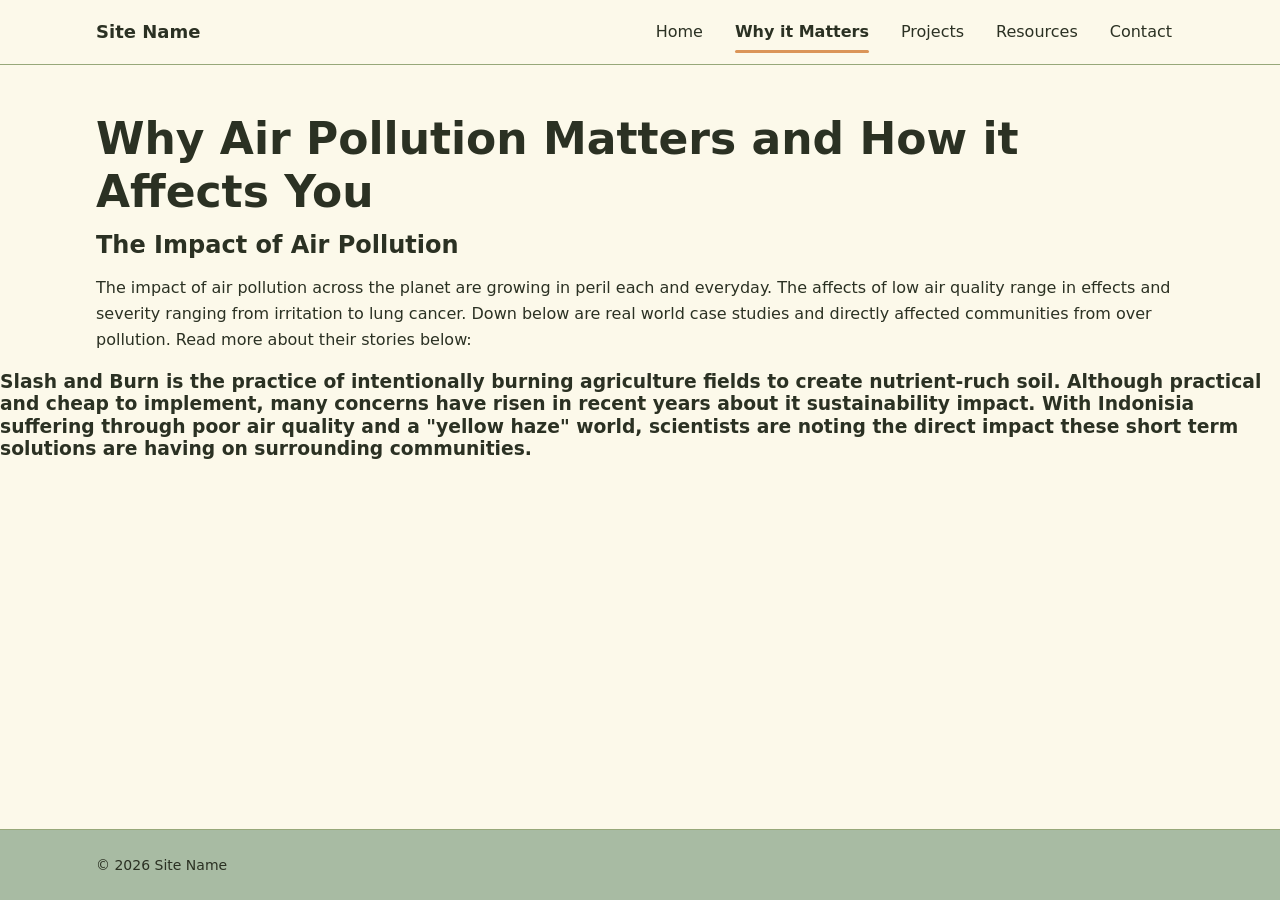
==== about.html @ e58efd34 "Added in some information and title to website for my page." ====
<!DOCTYPE html>
<html lang="en">
<head>
  <meta charset="UTF-8">
  <meta name="viewport" content="width=device-width, initial-scale=1">
  <meta name="description" content="">
  <title>Why it Matters | Site Name</title>
  <link rel="stylesheet" href="css/styles.css">
  <script>document.documentElement.classList.add("js");</script>
  <script src="js/main.js" defer></script>
</head>
<body>
  <a class="skip-link" href="#main">Skip to content</a>

  <header class="site-header">
    <div class="container">
      <a class="site-logo" href="index.html">Site Name</a>

      <button class="nav-toggle" type="button" aria-controls="site-nav" aria-expanded="false" aria-label="Open menu">
        <span class="nav-toggle-bar"></span>
        <span class="nav-toggle-bar"></span>
        <span class="nav-toggle-bar"></span>
      </button>

      <nav class="site-nav" id="site-nav" aria-label="Main">
        <ul class="nav-list">
          <li><a href="index.html">Home</a></li>
          <li><a href="about.html" aria-current="page">Why it Matters</a></li>
          <li><a href="projects.html">Projects</a></li>
          <li><a href="resources.html">Resources</a></li>
          <li><a href="contact.html">Contact</a></li>
        </ul>
      </nav>
    </div>
  </header>
  <div class="nav-overlay" aria-hidden="true"></div>

  <main id="main">
    <div class="container">
      <h1 data-reveal>Why Air Pollution Matters and How it Affects You</h1>
    </div>

    <div class="container">
      <h2> The Impact of Air Pollution </h2>
      <p> The impact of air pollution across the planet are growing in peril each and everyday. 
          The affects of low air quality range in effects and severity ranging from irritation to lung cancer.
          Down below are real world case studies and directly affected communities from over pollution.
          Read more about their stories below:
      </p>
    </div class="container">
      <h3>
        <p>
          Slash and Burn is the practice of intentionally burning agriculture fields to create nutrient-ruch soil. 
          Although practical and cheap to implement, many concerns have risen in recent years about it sustainability impact.
          With Indonisia suffering through poor air quality and a "yellow haze" world, scientists are noting the direct impact these
          short term solutions are having on surrounding communities.

        </p>
      </h3>
    <div>

    </div>
  </main>

  <footer class="site-footer">
    <div class="container">
      <p>&copy; <span id="year"></span> Site Name</p>
    </div>
  </footer>
</body>
</html>
---- css/styles.css ----
/* ==========================================================================
   Base
   ========================================================================== */

:root {
  /* Palette (README): https://colorhunt.co/palette/db9558fcf9ea97a87aa8bba3 */
  --palette-orange: #db9558;
  --palette-cream: #fcf9ea;
  --palette-olive: #97a87a;
  --palette-sage: #a8bba3;

  /* Text shades derived from the palette (the palette colors are too light
     to meet 4.5:1 contrast as text on cream) */
  --palette-forest: #2b3123;
  --palette-rust: #8a4f1c;

  --color-bg: var(--palette-cream);
  --color-surface: var(--palette-sage);
  --color-text: var(--palette-forest);
  --color-muted: #5c6352;
  --color-border: var(--palette-olive);
  --color-accent: var(--palette-orange);
  --color-link: var(--palette-rust);

  --font-body: system-ui, -apple-system, "Segoe UI", Roboto, sans-serif;

  --header-height: 4rem;
  --content-width: 72rem;
  --gutter: 1rem;
  --nav-width: 16rem;

  /* Motion */
  --ease-out: cubic-bezier(0.22, 1, 0.36, 1);
  --ease-in-out: cubic-bezier(0.65, 0, 0.35, 1);
  --dur-fast: 150ms;
  --dur-base: 300ms;
  --dur-slow: 600ms;
  --stagger: 50ms;
}

/* Cross-page transitions (supported browsers only; others navigate normally) */
@view-transition {
  navigation: auto;
}

::view-transition-old(root) {
  animation: page-out var(--dur-base) var(--ease-in-out) both;
}

::view-transition-new(root) {
  animation: page-in var(--dur-slow) var(--ease-out) both;
}

@keyframes page-out {
  to {
    opacity: 0;
    transform: translateY(-8px);
  }
}

@keyframes page-in {
  from {
    opacity: 0;
    transform: translateY(12px);
  }
}

*,
*::before,
*::after {
  box-sizing: border-box;
}

html {
  -webkit-text-size-adjust: 100%;
  text-size-adjust: 100%;
}

body {
  margin: 0;
  min-height: 100vh;
  min-height: 100dvh;
  display: flex;
  flex-direction: column;
  font-family: var(--font-body);
  font-size: 1rem;
  line-height: 1.6;
  color: var(--color-text);
  background: var(--color-bg);
}

body.nav-open {
  overflow: hidden;
}

img,
svg,
video {
  display: block;
  max-width: 100%;
  height: auto;
}

a {
  color: var(--color-link);
}

h1,
h2,
h3 {
  line-height: 1.2;
  margin: 0 0 0.75rem;
}

h1 {
  font-size: clamp(1.75rem, 1.2rem + 2.5vw, 2.75rem);
}

.container {
  width: 100%;
  max-width: var(--content-width);
  margin-inline: auto;
  padding-inline: var(--gutter);
}

.skip-link {
  position: absolute;
  top: -100%;
  left: var(--gutter);
  z-index: 100;
  padding: 0.5rem 1rem;
  background: var(--color-text);
  color: var(--color-bg);
}

.skip-link:focus {
  top: 0.5rem;
}

:focus-visible {
  outline: 2px solid var(--color-link);
  outline-offset: 2px;
}

/* ==========================================================================
   Header + navigation (mobile first: vertical panel on the right)
   ========================================================================== */

.site-header {
  position: sticky;
  top: 0;
  z-index: 50;
  background: var(--color-bg);
  border-bottom: 1px solid var(--color-border);
  view-transition-name: site-header;
}

.site-header .container {
  display: flex;
  align-items: center;
  justify-content: space-between;
  height: var(--header-height);
}

.site-logo {
  font-weight: 700;
  font-size: 1.125rem;
  color: var(--color-text);
  text-decoration: none;
  transition: color var(--dur-fast) ease;
}

.site-logo:hover {
  color: var(--color-link);
}

.nav-toggle {
  position: relative;
  z-index: 60;
  display: inline-flex;
  flex-direction: column;
  justify-content: center;
  gap: 5px;
  width: 2.75rem;
  height: 2.75rem;
  padding: 0.625rem;
  border: 0;
  background: transparent;
  cursor: pointer;
}

.nav-toggle-bar {
  display: block;
  width: 100%;
  height: 2px;
  background: var(--color-text);
  transition: transform var(--dur-base) var(--ease-out), opacity var(--dur-fast) ease;
}

.nav-open .nav-toggle-bar:nth-child(1) {
  transform: translateY(7px) rotate(45deg);
}

.nav-open .nav-toggle-bar:nth-child(2) {
  opacity: 0;
}

.nav-open .nav-toggle-bar:nth-child(3) {
  transform: translateY(-7px) rotate(-45deg);
}

.site-nav {
  position: fixed;
  top: 0;
  right: 0;
  bottom: 0;
  z-index: 55;
  width: min(var(--nav-width), 80vw);
  padding: calc(var(--header-height) + 1rem) var(--gutter) var(--gutter);
  background: var(--color-surface);
  border-left: 1px solid var(--color-border);
  overflow-y: auto;
  transform: translateX(100%);
  visibility: hidden;
  transition: transform var(--dur-base) var(--ease-in-out), visibility var(--dur-base);
}

.nav-open .site-nav {
  transform: translateX(0);
  visibility: visible;
}

.nav-list {
  display: flex;
  flex-direction: column;
  gap: 0.25rem;
  margin: 0;
  padding: 0;
  list-style: none;
}

.nav-list a {
  display: block;
  padding: 0.75rem 0.5rem;
  color: var(--color-text);
  text-decoration: none;
  border-radius: 4px;
  transition: background-color var(--dur-fast) ease;
}

/* Links slide in one after another when the mobile menu opens */
.js .nav-list li {
  opacity: 0;
  transform: translateX(1.5rem);
  transition: opacity var(--dur-fast) ease, transform var(--dur-fast) ease;
}

.nav-open .nav-list li {
  opacity: 1;
  transform: none;
  transition: opacity var(--dur-base) ease, transform var(--dur-slow) var(--ease-out);
  transition-delay: calc(100ms + var(--i, 0) * var(--stagger));
}

.nav-list a:hover {
  background: rgb(219 149 88 / 0.25);
}

.nav-list a[aria-current="page"] {
  font-weight: 600;
  box-shadow: inset 3px 0 0 var(--color-accent);
}

.nav-overlay {
  position: fixed;
  inset: 0;
  z-index: 40;
  background: rgb(0 0 0 / 0.4);
  opacity: 0;
  visibility: hidden;
  transition: opacity var(--dur-base) ease, visibility var(--dur-base);
}

.nav-open .nav-overlay {
  opacity: 1;
  visibility: visible;
}

/* Without JavaScript, show the menu as a plain vertical list */
html:not(.js) .nav-toggle {
  display: none;
}

html:not(.js) .site-header .container {
  flex-wrap: wrap;
  height: auto;
  padding-block: 1rem;
}

html:not(.js) .site-nav {
  position: static;
  width: 100%;
  padding: 0;
  background: none;
  border: 0;
  transform: none;
  visibility: visible;
}

/* ==========================================================================
   Scroll reveal: add data-reveal to any element to fade it up into view
   ========================================================================== */

.js [data-reveal] {
  opacity: 0;
  transform: translateY(1.5rem);
  transition: opacity var(--dur-slow) ease, transform var(--dur-slow) var(--ease-out);
  transition-delay: calc(var(--i, 0) * var(--stagger));
}

.js [data-reveal].is-visible {
  opacity: 1;
  transform: none;
}

/* ==========================================================================
   Main + footer
   ========================================================================== */

main {
  flex: 1;
  padding-block: 2rem;
}

.site-footer {
  padding-block: 1.5rem;
  background: var(--color-surface);
  border-top: 1px solid var(--color-border);
  color: var(--color-text);
  font-size: 0.875rem;
}

.site-footer p {
  margin: 0;
}

/* ==========================================================================
   Desktop: horizontal nav across the top
   ========================================================================== */

@media (min-width: 768px) {
  :root {
    --gutter: 2rem;
  }

  .nav-toggle,
  .nav-overlay {
    display: none;
  }

  .site-nav,
  html:not(.js) .site-nav {
    position: static;
    width: auto;
    padding: 0;
    background: none;
    border: 0;
    overflow: visible;
    transform: none;
    visibility: visible;
    transition: none;
  }

  html:not(.js) .site-header .container {
    flex-wrap: nowrap;
    height: var(--header-height);
    padding-block: 0;
  }

  .nav-list {
    flex-direction: row;
    gap: 0.5rem;
  }

  .js .nav-list li {
    opacity: 1;
    transform: none;
    transition: none;
  }

  .nav-list a {
    position: relative;
    padding: 0.5rem 0.75rem;
  }

  .nav-list a:hover {
    background: none;
  }

  /* Underline grows from the center on hover; stays for the current page */
  .nav-list a::after {
    content: "";
    position: absolute;
    left: 0.75rem;
    right: 0.75rem;
    bottom: 0;
    height: 3px;
    border-radius: 2px;
    background: var(--color-accent);
    transform: scaleX(0);
    transition: transform var(--dur-base) var(--ease-out);
  }

  .nav-list a:hover::after,
  .nav-list a[aria-current="page"]::after {
    transform: scaleX(1);
  }

  .nav-list a[aria-current="page"] {
    box-shadow: none;
  }

  main {
    padding-block: 3rem;
  }
}

@media (prefers-reduced-motion: reduce) {
  @view-transition {
    navigation: none;
  }

  *,
  *::before,
  *::after {
    animation-duration: 0.01ms !important;
    animation-iteration-count: 1 !important;
    transition-duration: 0.01ms !important;
    transition-delay: 0s !important;
  }

  .js [data-reveal] {
    opacity: 1;
    transform: none;
  }
}
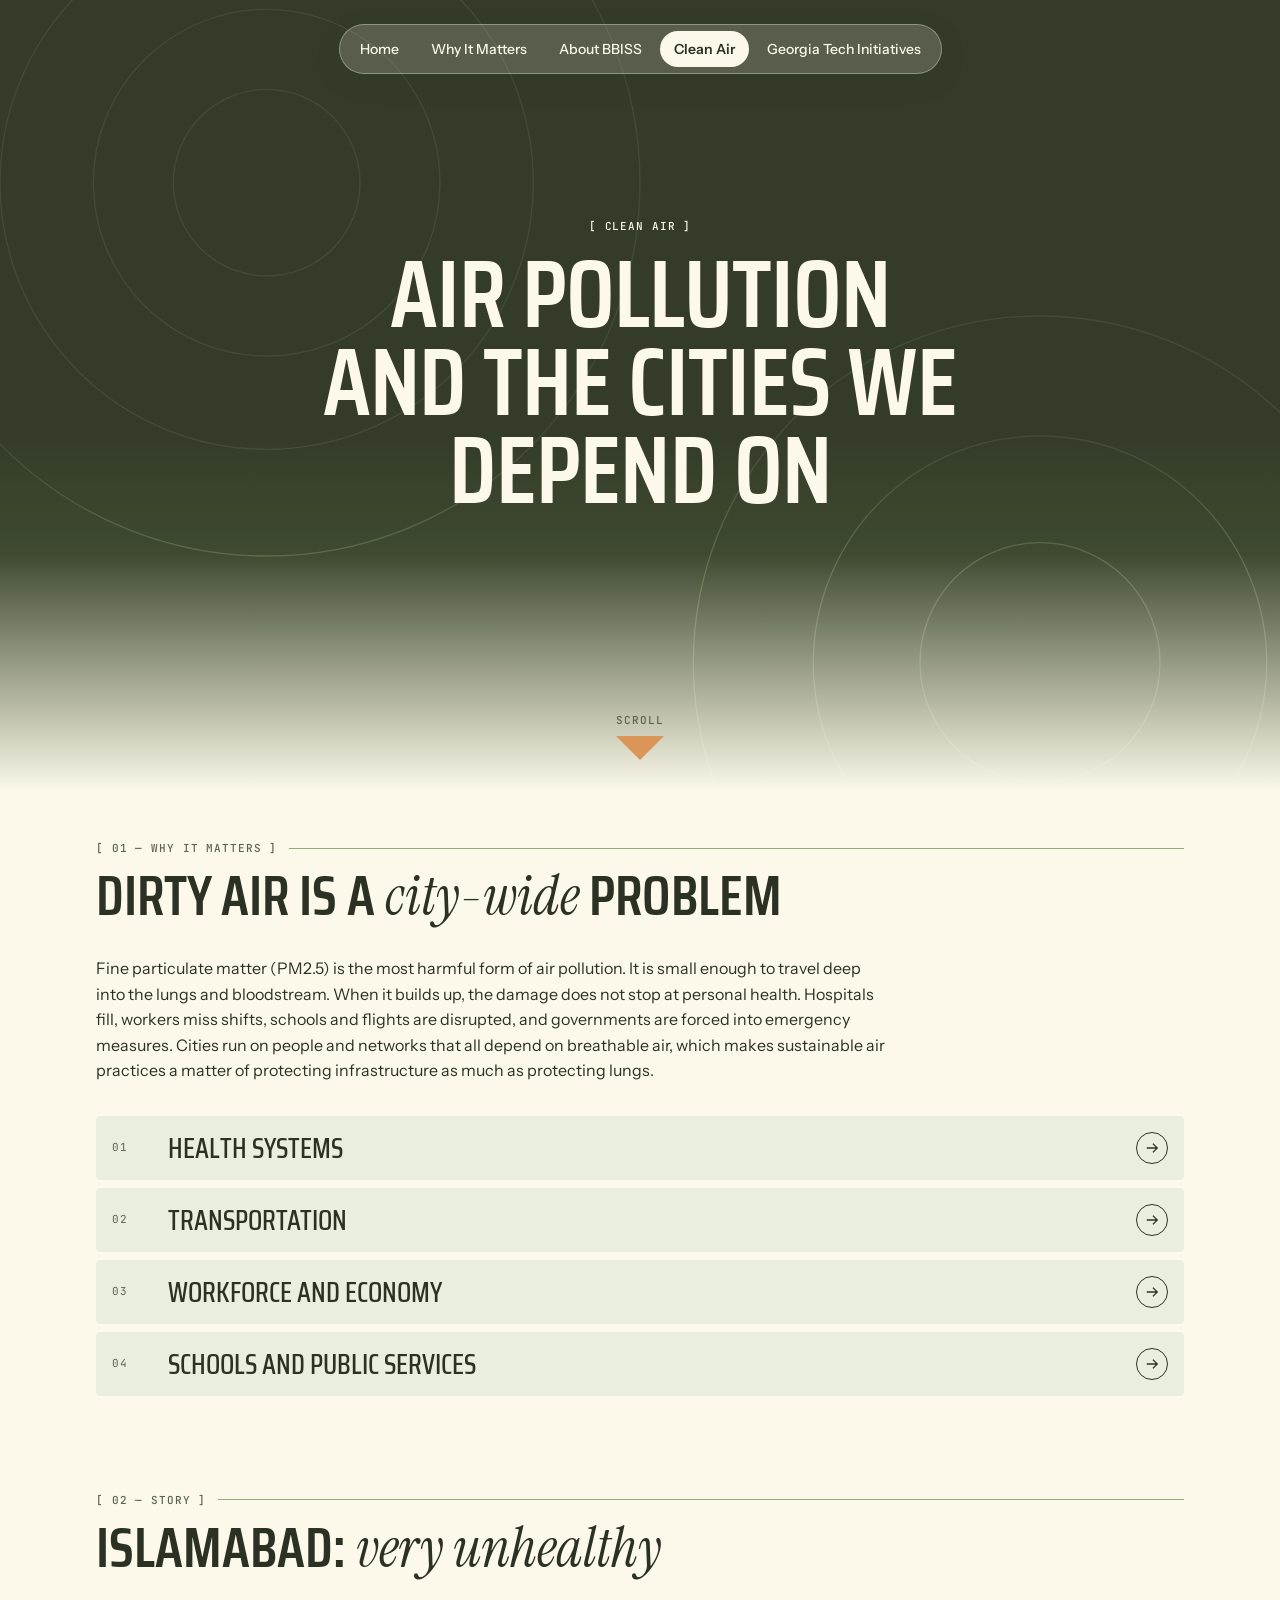
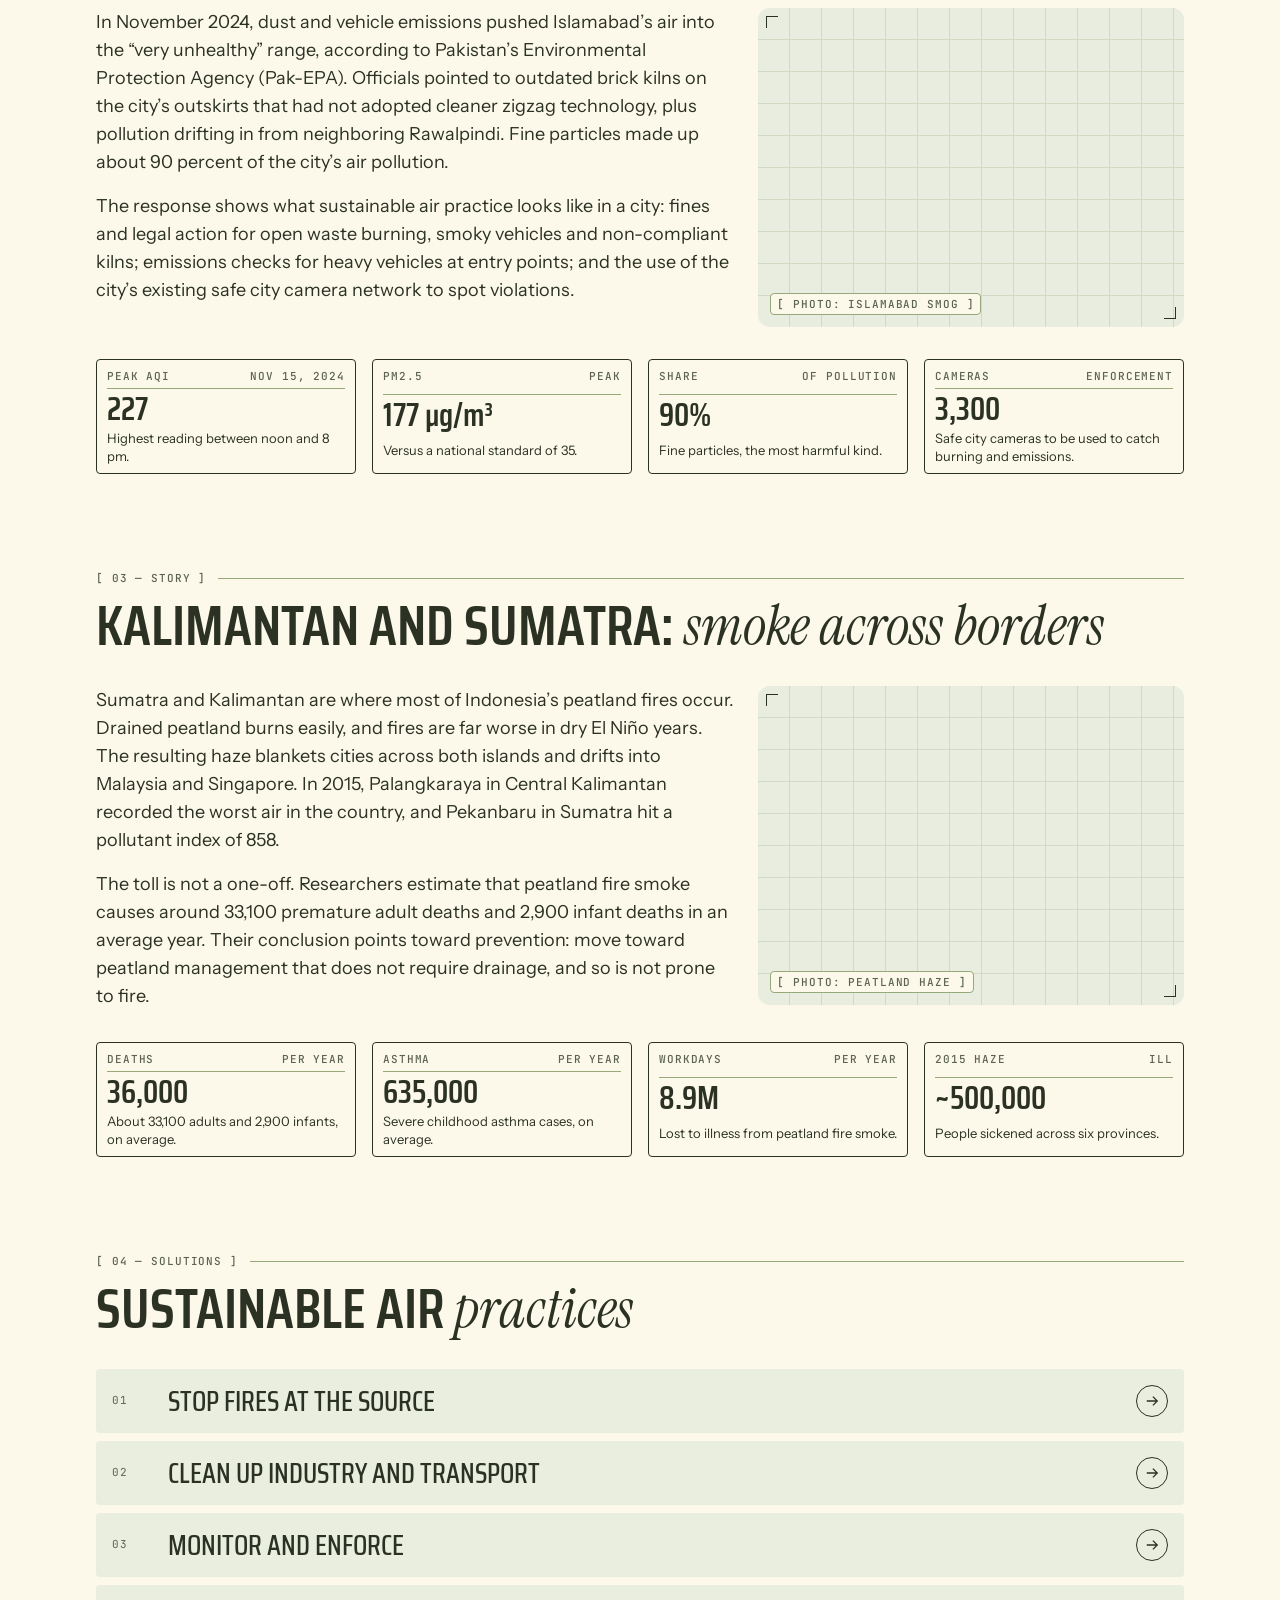
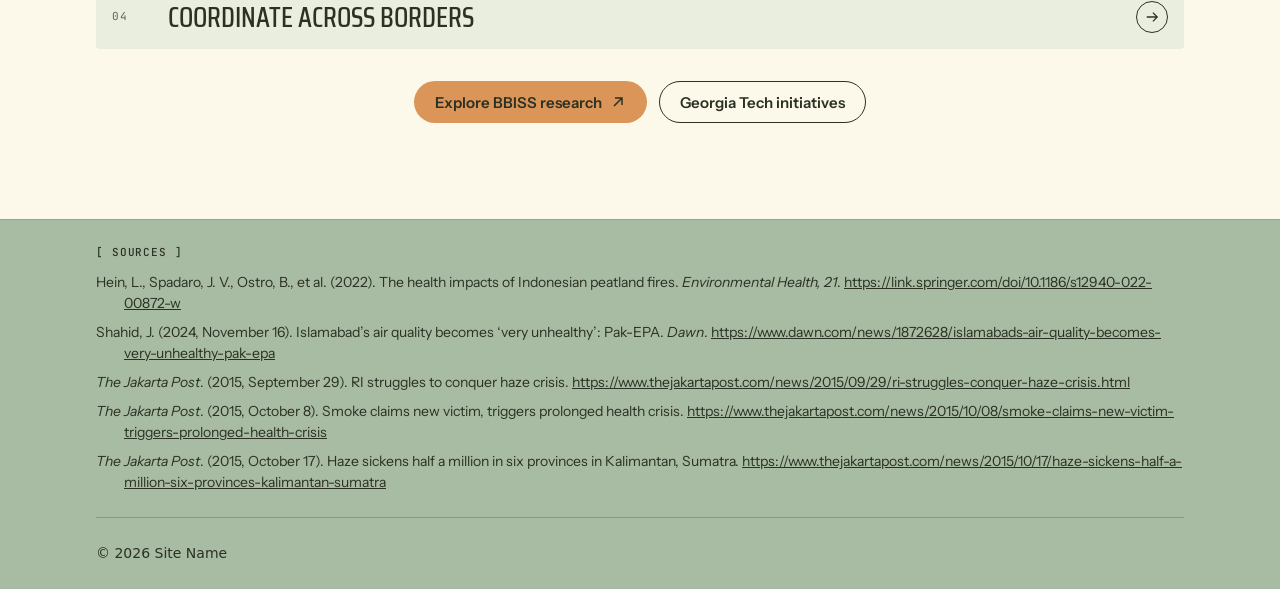
==== commit 7a90a734: "page draft done. Will need to update info, writing, and sources." ====
--- a/about.html
+++ b/about.html
@@ -3,18 +3,27 @@
 <head>
   <meta charset="UTF-8">
   <meta name="viewport" content="width=device-width, initial-scale=1">
-  <meta name="description" content="">
-  <title>Why it Matters | Site Name</title>
+  <meta name="description" content="How air pollution harms people and city infrastructure, and why sustainable air practices matter: stories from Islamabad, Kalimantan and Sumatra.">
+  <title>Clean Air &amp; Cities | Site Name</title>
   <link rel="stylesheet" href="css/styles.css">
+  <link rel="stylesheet" href="css/bbiss.css">
+  <style>
+    /* Page-only helpers: stat callouts laid out in a row */
+    .aq-stats { display: flex; flex-wrap: wrap; gap: var(--space-4); margin-top: var(--space-8); }
+    .aq-stats .bb-note { flex: 1 1 200px; max-width: none; }
+    .aq-story { display: grid; gap: var(--space-6); margin-top: var(--space-8); }
+    @media (min-width: 768px) { .aq-story { grid-template-columns: 3fr 2fr; align-items: start; } }
+  </style>
   <script>document.documentElement.classList.add("js");</script>
   <script src="js/main.js" defer></script>
+  <script src="js/bbiss.js" defer></script>
 </head>
 <body>
   <a class="skip-link" href="#main">Skip to content</a>
 
-  <header class="site-header">
+  <header class="site-header bb-header">
     <div class="container">
-      <a class="site-logo" href="index.html">Site Name</a>
+      <a class="site-logo" href="index.html">BBISS</a>
 
       <button class="nav-toggle" type="button" aria-controls="site-nav" aria-expanded="false" aria-label="Open menu">
         <span class="nav-toggle-bar"></span>
@@ -25,45 +34,197 @@
       <nav class="site-nav" id="site-nav" aria-label="Main">
         <ul class="nav-list">
           <li><a href="index.html">Home</a></li>
-          <li><a href="about.html" aria-current="page">Why it Matters</a></li>
-          <li><a href="projects.html">Projects</a></li>
-          <li><a href="resources.html">Resources</a></li>
-          <li><a href="contact.html">Contact</a></li>
+          <li><a href="about.html">Why It Matters</a></li>
+          <li><a href="projects.html">About BBISS</a></li>
+          <li><a href="air-quality.html" aria-current="page">Clean Air</a></li>
+          <li><a href="resources.html">Georgia Tech Initiatives</a></li>
         </ul>
       </nav>
     </div>
   </header>
   <div class="nav-overlay" aria-hidden="true"></div>
 
-  <main id="main">
-    <div class="container">
-      <h1 data-reveal>Why Air Pollution Matters and How it Affects You</h1>
-    </div>
-
-    <div class="container">
-      <h2> The Impact of Air Pollution </h2>
-      <p> The impact of air pollution across the planet are growing in peril each and everyday. 
-          The affects of low air quality range in effects and severity ranging from irritation to lung cancer.
-          Down below are real world case studies and directly affected communities from over pollution.
-          Read more about their stories below:
-      </p>
-    </div class="container">
-      <h3>
-        <p>
-          Slash and Burn is the practice of intentionally burning agriculture fields to create nutrient-ruch soil. 
-          Although practical and cheap to implement, many concerns have risen in recent years about it sustainability impact.
-          With Indonisia suffering through poor air quality and a "yellow haze" world, scientists are noting the direct impact these
-          short term solutions are having on surrounding communities.
-
-        </p>
-      </h3>
-    <div>
-
-    </div>
+  <main id="main" class="bbiss">
+    <header class="bb-hero">
+      <div class="bb-hero__media" aria-hidden="true">
+        <!-- Placeholder: replace this SVG with a hero photo, e.g. <img src="images/city-smog.jpg" alt=""> -->
+        <svg viewBox="0 0 960 600" preserveAspectRatio="xMidYMid slice">
+          <rect width="960" height="600" style="fill: var(--moss)"/>
+          <g class="rings">
+            <circle cx="200" cy="140" r="70"/><circle cx="200" cy="140" r="130"/><circle cx="200" cy="140" r="200"/><circle cx="200" cy="140" r="280"/>
+            <circle cx="780" cy="500" r="90"/><circle cx="780" cy="500" r="170"/><circle cx="780" cy="500" r="260"/>
+          </g>
+        </svg>
+      </div>
+      <div class="bb-hero__inner">
+        <span class="bb-label bb-label--dark">[ CLEAN AIR ]</span>
+        <h1>Air pollution and the cities we depend on</h1>
+      </div>
+      <a class="bb-hero__cue" href="#why">
+        <span class="bb-label">Scroll</span>
+        <svg viewBox="0 0 48 24" aria-hidden="true"><path d="M0 0h48L24 24z"/></svg>
+      </a>
+    </header>
+
+    <section class="bbiss-section" id="why" aria-labelledby="why-title">
+      <div class="container">
+        <div class="bb-heading" data-reveal>
+          <div class="bb-heading__rule"><span class="bb-label">[ 01 — WHY IT MATTERS ]</span></div>
+          <h2 id="why-title">Dirty air is a <em>city-wide</em> problem</h2>
+        </div>
+        <p class="bbiss-copy" data-reveal>Fine particulate matter (PM2.5) is the most harmful form of air pollution. It is small enough to travel deep into the lungs and bloodstream. When it builds up, the damage does not stop at personal health. Hospitals fill, workers miss shifts, schools and flights are disrupted, and governments are forced into emergency measures. Cities run on people and networks that all depend on breathable air, which makes sustainable air practices a matter of protecting infrastructure as much as protecting lungs.</p>
+
+        <ul class="bb-rows bbiss-stack">
+          <li class="bb-row">
+            <button type="button" aria-expanded="false" aria-controls="why-01">
+              <span class="bb-row__idx">01</span>
+              <span class="bb-row__title">Health systems</span>
+              <span class="bb-row__arrow"><svg viewBox="0 0 16 16" fill="none" stroke="currentColor" stroke-width="1.5" aria-hidden="true"><path d="M2 8h12M9 3l5 5-5 5"/></svg></span>
+            </button>
+            <div class="bb-row__body" id="why-01"><div><p>Smoke and smog send people to clinics and hospitals at the same moment. During Indonesia&rsquo;s 2015 haze, almost half a million people fell ill across six provinces, and infants needed intensive care for respiratory illness.</p></div></div>
+          </li>
+          <li class="bb-row">
+            <button type="button" aria-expanded="false" aria-controls="why-02">
+              <span class="bb-row__idx">02</span>
+              <span class="bb-row__title">Transportation</span>
+              <span class="bb-row__arrow"><svg viewBox="0 0 16 16" fill="none" stroke="currentColor" stroke-width="1.5" aria-hidden="true"><path d="M2 8h12M9 3l5 5-5 5"/></svg></span>
+            </button>
+            <div class="bb-row__body" id="why-02"><div><p>Haze cuts visibility and grounds flights. In 2015, thick smoke left thousands of air travelers losing time and money, and recent fires in Kalimantan have again degraded visibility at airports.</p></div></div>
+          </li>
+          <li class="bb-row">
+            <button type="button" aria-expanded="false" aria-controls="why-03">
+              <span class="bb-row__idx">03</span>
+              <span class="bb-row__title">Workforce and economy</span>
+              <span class="bb-row__arrow"><svg viewBox="0 0 16 16" fill="none" stroke="currentColor" stroke-width="1.5" aria-hidden="true"><path d="M2 8h12M9 3l5 5-5 5"/></svg></span>
+            </button>
+            <div class="bb-row__body" id="why-03"><div><p>Peatland fires in Sumatra and Kalimantan are estimated to cost about 8.9 million lost workdays in an average year, on top of hospitalizations and severe childhood asthma.</p></div></div>
+          </li>
+          <li class="bb-row">
+            <button type="button" aria-expanded="false" aria-controls="why-04">
+              <span class="bb-row__idx">04</span>
+              <span class="bb-row__title">Schools and public services</span>
+              <span class="bb-row__arrow"><svg viewBox="0 0 16 16" fill="none" stroke="currentColor" stroke-width="1.5" aria-hidden="true"><path d="M2 8h12M9 3l5 5-5 5"/></svg></span>
+            </button>
+            <div class="bb-row__body" id="why-04"><div><p>Authorities advise children, older adults and people with asthma to stay indoors or wear masks, and they must divert staff and budgets into enforcement and emergency response when air quality turns dangerous.</p></div></div>
+          </li>
+        </ul>
+      </div>
+    </section>
+
+    <section class="bbiss-section" aria-labelledby="islamabad-title">
+      <div class="container">
+        <div class="bb-heading" data-reveal>
+          <div class="bb-heading__rule"><span class="bb-label">[ 02 — STORY ]</span></div>
+          <h2 id="islamabad-title">Islamabad: <em>very unhealthy</em></h2>
+        </div>
+        <div class="aq-story">
+          <div data-reveal>
+            <p style="margin:0 0 var(--space-4);font-size:18px;line-height:28px">In November 2024, dust and vehicle emissions pushed Islamabad&rsquo;s air into the &ldquo;very unhealthy&rdquo; range, according to Pakistan&rsquo;s Environmental Protection Agency (Pak-EPA). Officials pointed to outdated brick kilns on the city&rsquo;s outskirts that had not adopted cleaner zigzag technology, plus pollution drifting in from neighboring Rawalpindi. Fine particles made up about 90 percent of the city&rsquo;s air pollution.</p>
+            <p style="margin:0;font-size:18px;line-height:28px">The response shows what sustainable air practice looks like in a city: fines and legal action for open waste burning, smoky vehicles and non-compliant kilns; emissions checks for heavy vehicles at entry points; and the use of the city&rsquo;s existing safe city camera network to spot violations.</p>
+          </div>
+          <div class="bb-photo bb-photo--empty" role="img" aria-label="Placeholder for a photo of smog over an Islamabad avenue">
+            <!-- Replace with: <div class="bb-photo"><img src="images/islamabad-smog.jpg" alt="..." width="..." height="..."></div> -->
+            <span class="bb-photo__tick bb-photo__tick--tl"></span>
+            <span class="bb-photo__tick bb-photo__tick--br"></span>
+            <span class="bb-label bb-photo__cap">[ Photo: Islamabad smog ]</span>
+          </div>
+        </div>
+        <div class="aq-stats" data-reveal>
+          <div class="bb-note"><div class="bb-note__head"><span class="bb-label">Peak AQI</span><span class="bb-label">Nov 15, 2024</span></div><span class="bb-note__stat">227</span><p class="bb-note__body">Highest reading between noon and 8 pm.</p></div>
+          <div class="bb-note"><div class="bb-note__head"><span class="bb-label">PM2.5</span><span class="bb-label">Peak</span></div><span class="bb-note__stat">177 &micro;g/m&sup3;</span><p class="bb-note__body">Versus a national standard of 35.</p></div>
+          <div class="bb-note"><div class="bb-note__head"><span class="bb-label">Share</span><span class="bb-label">Of pollution</span></div><span class="bb-note__stat">90%</span><p class="bb-note__body">Fine particles, the most harmful kind.</p></div>
+          <div class="bb-note"><div class="bb-note__head"><span class="bb-label">Cameras</span><span class="bb-label">Enforcement</span></div><span class="bb-note__stat">3,300</span><p class="bb-note__body">Safe city cameras to be used to catch burning and emissions.</p></div>
+        </div>
+      </div>
+    </section>
+
+    <section class="bbiss-section" aria-labelledby="islands-title">
+      <div class="container">
+        <div class="bb-heading" data-reveal>
+          <div class="bb-heading__rule"><span class="bb-label">[ 03 — STORY ]</span></div>
+          <h2 id="islands-title">Kalimantan and Sumatra: <em>smoke across borders</em></h2>
+        </div>
+        <div class="aq-story">
+          <div data-reveal>
+            <p style="margin:0 0 var(--space-4);font-size:18px;line-height:28px">Sumatra and Kalimantan are where most of Indonesia&rsquo;s peatland fires occur. Drained peatland burns easily, and fires are far worse in dry El Ni&ntilde;o years. The resulting haze blankets cities across both islands and drifts into Malaysia and Singapore. In 2015, Palangkaraya in Central Kalimantan recorded the worst air in the country, and Pekanbaru in Sumatra hit a pollutant index of 858.</p>
+            <p style="margin:0;font-size:18px;line-height:28px">The toll is not a one-off. Researchers estimate that peatland fire smoke causes around 33,100 premature adult deaths and 2,900 infant deaths in an average year. Their conclusion points toward prevention: move toward peatland management that does not require drainage, and so is not prone to fire.</p>
+          </div>
+          <div class="bb-photo bb-photo--empty" role="img" aria-label="Placeholder for a photo of haze over Sumatra or Kalimantan">
+            <!-- Replace with: <div class="bb-photo"><img src="images/peatland-haze.jpg" alt="..." width="..." height="..."></div> -->
+            <span class="bb-photo__tick bb-photo__tick--tl"></span>
+            <span class="bb-photo__tick bb-photo__tick--br"></span>
+            <span class="bb-label bb-photo__cap">[ Photo: Peatland haze ]</span>
+          </div>
+        </div>
+        <div class="aq-stats" data-reveal>
+          <div class="bb-note"><div class="bb-note__head"><span class="bb-label">Deaths</span><span class="bb-label">Per year</span></div><span class="bb-note__stat">36,000</span><p class="bb-note__body">About 33,100 adults and 2,900 infants, on average.</p></div>
+          <div class="bb-note"><div class="bb-note__head"><span class="bb-label">Asthma</span><span class="bb-label">Per year</span></div><span class="bb-note__stat">635,000</span><p class="bb-note__body">Severe childhood asthma cases, on average.</p></div>
+          <div class="bb-note"><div class="bb-note__head"><span class="bb-label">Workdays</span><span class="bb-label">Per year</span></div><span class="bb-note__stat">8.9M</span><p class="bb-note__body">Lost to illness from peatland fire smoke.</p></div>
+          <div class="bb-note"><div class="bb-note__head"><span class="bb-label">2015 haze</span><span class="bb-label">Ill</span></div><span class="bb-note__stat">~500,000</span><p class="bb-note__body">People sickened across six provinces.</p></div>
+        </div>
+      </div>
+    </section>
+
+    <section class="bbiss-section" aria-labelledby="practices-title">
+      <div class="container">
+        <div class="bb-heading" data-reveal>
+          <div class="bb-heading__rule"><span class="bb-label">[ 04 — SOLUTIONS ]</span></div>
+          <h2 id="practices-title">Sustainable air <em>practices</em></h2>
+        </div>
+        <ul class="bb-rows bbiss-stack">
+          <li class="bb-row">
+            <button type="button" aria-expanded="false" aria-controls="practice-01">
+              <span class="bb-row__idx">01</span>
+              <span class="bb-row__title">Stop fires at the source</span>
+              <span class="bb-row__arrow"><svg viewBox="0 0 16 16" fill="none" stroke="currentColor" stroke-width="1.5" aria-hidden="true"><path d="M2 8h12M9 3l5 5-5 5"/></svg></span>
+            </button>
+            <div class="bb-row__body" id="practice-01"><div><p>Shift peatland management away from drainage, since drained peat is what makes land so fire-prone, and enforce rules against open burning of waste and land.</p></div></div>
+          </li>
+          <li class="bb-row">
+            <button type="button" aria-expanded="false" aria-controls="practice-02">
+              <span class="bb-row__idx">02</span>
+              <span class="bb-row__title">Clean up industry and transport</span>
+              <span class="bb-row__arrow"><svg viewBox="0 0 16 16" fill="none" stroke="currentColor" stroke-width="1.5" aria-hidden="true"><path d="M2 8h12M9 3l5 5-5 5"/></svg></span>
+            </button>
+            <div class="bb-row__body" id="practice-02"><div><p>Upgrade brick kilns to zigzag technology, check heavy vehicle emissions at city entry points, and keep vehicles fit and low-smoke.</p></div></div>
+          </li>
+          <li class="bb-row">
+            <button type="button" aria-expanded="false" aria-controls="practice-03">
+              <span class="bb-row__idx">03</span>
+              <span class="bb-row__title">Monitor and enforce</span>
+              <span class="bb-row__arrow"><svg viewBox="0 0 16 16" fill="none" stroke="currentColor" stroke-width="1.5" aria-hidden="true"><path d="M2 8h12M9 3l5 5-5 5"/></svg></span>
+            </button>
+            <div class="bb-row__body" id="practice-03"><div><p>Publish real-time air quality data, set clear standards, and use existing city infrastructure such as cameras to find violators and apply fines quickly.</p></div></div>
+          </li>
+          <li class="bb-row">
+            <button type="button" aria-expanded="false" aria-controls="practice-04">
+              <span class="bb-row__idx">04</span>
+              <span class="bb-row__title">Coordinate across borders</span>
+              <span class="bb-row__arrow"><svg viewBox="0 0 16 16" fill="none" stroke="currentColor" stroke-width="1.5" aria-hidden="true"><path d="M2 8h12M9 3l5 5-5 5"/></svg></span>
+            </button>
+            <div class="bb-row__body" id="practice-04"><div><p>Smoke ignores boundaries: pollution from Rawalpindi reaches Islamabad, and fires in Indonesia reach Malaysia and Singapore. Neighboring cities and countries need shared monitoring and response.</p></div></div>
+          </li>
+        </ul>
+        <div class="bbiss-actions">
+          <a class="bb-btn bb-btn--primary" href="https://sustainablesystems.gatech.edu/" target="_blank" rel="noopener">Explore BBISS research <svg viewBox="0 0 16 16" fill="none" stroke="currentColor" stroke-width="1.5" aria-hidden="true"><path d="M4 12 12 4M5 4h7v7"/></svg></a>
+          <a class="bb-btn bb-btn--secondary" href="resources.html">Georgia Tech initiatives</a>
+        </div>
+      </div>
+    </section>
   </main>
 
   <footer class="site-footer">
     <div class="container">
+      <section class="bbiss-sources" aria-labelledby="sources-title">
+        <h2 class="bb-label" id="sources-title">[ Sources ]</h2>
+        <ul class="bbiss-refs">
+          <li>Hein, L., Spadaro, J. V., Ostro, B., et al. (2022). The health impacts of Indonesian peatland fires. <i>Environmental Health, 21</i>. <a href="https://link.springer.com/doi/10.1186/s12940-022-00872-w" target="_blank" rel="noopener">https://link.springer.com/doi/10.1186/s12940-022-00872-w</a></li>
+          <li>Shahid, J. (2024, November 16). Islamabad&rsquo;s air quality becomes &lsquo;very unhealthy&rsquo;: Pak-EPA. <i>Dawn</i>. <a href="https://www.dawn.com/news/1872628/islamabads-air-quality-becomes-very-unhealthy-pak-epa" target="_blank" rel="noopener">https://www.dawn.com/news/1872628/islamabads-air-quality-becomes-very-unhealthy-pak-epa</a></li>
+          <li><i>The Jakarta Post</i>. (2015, September 29). RI struggles to conquer haze crisis. <a href="https://www.thejakartapost.com/news/2015/09/29/ri-struggles-conquer-haze-crisis.html" target="_blank" rel="noopener">https://www.thejakartapost.com/news/2015/09/29/ri-struggles-conquer-haze-crisis.html</a></li>
+          <li><i>The Jakarta Post</i>. (2015, October 8). Smoke claims new victim, triggers prolonged health crisis. <a href="https://www.thejakartapost.com/news/2015/10/08/smoke-claims-new-victim-triggers-prolonged-health-crisis" target="_blank" rel="noopener">https://www.thejakartapost.com/news/2015/10/08/smoke-claims-new-victim-triggers-prolonged-health-crisis</a></li>
+          <li><i>The Jakarta Post</i>. (2015, October 17). Haze sickens half a million in six provinces in Kalimantan, Sumatra. <a href="https://www.thejakartapost.com/news/2015/10/17/haze-sickens-half-a-million-six-provinces-kalimantan-sumatra" target="_blank" rel="noopener">https://www.thejakartapost.com/news/2015/10/17/haze-sickens-half-a-million-six-provinces-kalimantan-sumatra</a></li>
+        </ul>
+      </section>
       <p>&copy; <span id="year"></span> Site Name</p>
     </div>
   </footer>
--- a/css/styles.css
+++ b/css/styles.css
@@ -91,6 +91,11 @@
 
 body.nav-open {
   overflow: hidden;
+}
+
+/* Keep the hidden attribute authoritative even when a class sets display */
+[hidden] {
+  display: none !important;
 }
 
 img,
--- a/css/bbiss.css
+++ b/css/bbiss.css
@@ -0,0 +1,311 @@
+@import url("https://fonts.googleapis.com/css2?family=Instrument+Sans:wght@400;500;600&family=Instrument+Serif:ital@0;1&family=JetBrains+Mono:wght@500&family=Saira+Condensed:wght@500;600&display=swap");
+
+/* ==========================================================================
+   BBISS design system: tokens + components for the About BBISS page.
+   Source of truth: the BBISS design system (tokens.json, components/bundle.css).
+   Load after css/styles.css.
+   ========================================================================== */
+
+:root {
+  /* Color */
+  --cream: #fcf9ea;
+  --cream-deep: #f4eed3;
+  --sage-tint: #e9eedf;
+  --sage: #a8bba3;
+  --olive: #97a87a;
+  --orange: #db9558;
+  --orange-tint: #f6e1cb;
+  --forest: #2b3123;
+  --moss: #3f4a31;
+  --muted: #5c6352;
+  --rust: #8a4f1c;
+  --on-orange: var(--forest);
+  --on-dark: var(--cream);
+  --scrim: rgba(43, 49, 35, 0.55);
+  --glass: rgba(252, 249, 234, 0.18);
+  --line: var(--olive);
+
+  /* Type */
+  --font-display: "Saira Condensed", "Arial Narrow", sans-serif;
+  --font-sans: "Instrument Sans", system-ui, -apple-system, "Segoe UI", sans-serif;
+  --font-serif: "Instrument Serif", Georgia, serif;
+  --font-mono: "JetBrains Mono", ui-monospace, Menlo, monospace;
+
+  /* Spacing */
+  --space-1: 4px;
+  --space-2: 8px;
+  --space-3: 12px;
+  --space-4: 16px;
+  --space-6: 24px;
+  --space-8: 32px;
+  --space-12: 48px;
+  --space-24: 96px;
+
+  /* Radius */
+  --radius-sm: 4px;
+  --radius-md: 12px;
+  --radius-lg: 20px;
+  --radius-pill: 999px;
+
+  /* Shadow */
+  --shadow-card: 0 1px 2px rgba(43, 49, 35, 0.06), 0 12px 32px rgba(43, 49, 35, 0.10);
+  --shadow-glass: 0 8px 24px rgba(43, 49, 35, 0.18);
+
+  /* Layout */
+  --content-width: 72rem;
+  --header-height: 4rem;
+  --hero-height: 88vh;
+}
+
+/* Components. Motion values mirror css/styles.css. */
+:root {
+  --ease-out: cubic-bezier(0.22, 1, 0.36, 1);
+  --ease-in-out: cubic-bezier(0.65, 0, 0.35, 1);
+  --dur-fast: 150ms;
+  --dur-base: 300ms;
+  --dur-slow: 600ms;
+  --focus: 0 0 0 2px var(--cream), 0 0 0 4px var(--rust);
+}
+
+
+/* ---------- HUD label ---------- */
+.bb-label { font-family: var(--font-mono); font-size: 11px; line-height: 16px; font-weight: 500; letter-spacing: 0.08em; text-transform: uppercase; white-space: nowrap; color: var(--muted); }
+.bb-label--dark { color: var(--on-dark); }
+
+/* ---------- Button ---------- */
+.bb-btn { display: inline-flex; align-items: center; gap: var(--space-2); padding: var(--space-3) 20px; border-radius: var(--radius-pill); border: 1px solid transparent; font: 600 15px/1 var(--font-sans); text-decoration: none; cursor: pointer; transition: transform var(--dur-fast) ease, background-color var(--dur-fast) ease, box-shadow var(--dur-fast) ease; }
+.bb-btn:focus-visible { outline: none; box-shadow: var(--focus); }
+.bb-btn:active { transform: translateY(1px); }
+.bb-btn svg { width: 16px; height: 16px; transition: transform var(--dur-base) var(--ease-out); }
+.bb-btn:hover svg { transform: translate(2px, -2px); }
+.bb-btn--primary { background: var(--orange); color: var(--on-orange); }
+.bb-btn--primary:hover { background: #e3a46c; }
+.bb-btn--secondary { background: transparent; color: var(--forest); border-color: var(--forest); }
+.bb-btn--secondary:hover { background: var(--orange-tint); }
+.bb-btn--glass { background: var(--glass); color: var(--on-dark); border-color: rgba(252, 249, 234, 0.4); backdrop-filter: blur(12px); -webkit-backdrop-filter: blur(12px); }
+.bb-btn--glass:hover { background: rgba(252, 249, 234, 0.3); }
+
+/* ---------- Nav pill ---------- */
+.bb-nav { display: inline-flex; align-items: center; gap: var(--space-1); padding: 6px; border-radius: var(--radius-pill); background: var(--glass); border: 1px solid rgba(252, 249, 234, 0.35); backdrop-filter: blur(14px); -webkit-backdrop-filter: blur(14px); box-shadow: var(--shadow-glass); }
+.bb-nav ul { display: flex; gap: var(--space-1); margin: 0; padding: 0; list-style: none; }
+.bb-nav a { display: block; padding: var(--space-2) 14px; border-radius: var(--radius-pill); font: 500 14px/20px var(--font-sans); color: var(--on-dark); text-decoration: none; white-space: nowrap; transition: background-color var(--dur-fast) ease, color var(--dur-fast) ease; }
+.bb-nav a:hover { background: rgba(252, 249, 234, 0.2); }
+.bb-nav a[aria-current="page"] { background: var(--cream); color: var(--forest); font-weight: 600; }
+.bb-nav a:focus-visible { outline: none; box-shadow: var(--focus); }
+.bb-nav--solid { background: var(--forest); border-color: var(--forest); }
+
+/* ---------- Section heading ---------- */
+.bb-heading { display: grid; gap: var(--space-3); }
+.bb-heading h2 { margin: 0; font-family: var(--font-display); font-weight: 600; font-size: clamp(36px, 5vw, 56px); line-height: 1; text-transform: uppercase; color: var(--forest); }
+.bb-heading h2 em { font-family: var(--font-serif); font-style: italic; font-weight: 400; text-transform: none; letter-spacing: 0; }
+.bb-heading p { margin: 0; max-width: 64ch; font-size: 20px; line-height: 30px; color: var(--forest); }
+.bb-heading--center { justify-items: center; text-align: center; }
+.bb-heading__rule { display: flex; align-items: center; gap: var(--space-3); }
+.bb-heading__rule::after { content: ""; flex: 1; height: 1px; background: var(--line); min-width: 48px; }
+
+/* ---------- Photo slot (consumer supplies <img>; placeholder otherwise) ---------- */
+.bb-photo { position: relative; overflow: hidden; border-radius: var(--radius-md); background: var(--sage-tint); aspect-ratio: 4 / 3; }
+.bb-photo img { width: 100%; height: 100%; object-fit: cover; display: block; transition: transform var(--dur-slow) var(--ease-out); }
+.bb-photo--empty { background-image: linear-gradient(var(--line) 1px, transparent 1px), linear-gradient(90deg, var(--line) 1px, transparent 1px); background-size: 32px 32px; background-position: -1px -1px; background-color: var(--sage-tint); }
+.bb-photo--empty::before { content: ""; position: absolute; inset: 0; background: var(--sage-tint); opacity: 0.72; }
+.bb-photo__cap { position: absolute; left: var(--space-3); bottom: var(--space-3); max-width: calc(100% - 24px); overflow: hidden; text-overflow: ellipsis;padding: 2px 6px; background: var(--cream); border: 1px solid var(--line); border-radius: var(--radius-sm); }
+.bb-photo__tick { position: absolute; width: 12px; height: 12px; border-color: var(--forest); border-style: solid; border-width: 0; }
+.bb-photo__tick--tl { top: 8px; left: 8px; border-top-width: 1px; border-left-width: 1px; }
+.bb-photo__tick--br { bottom: 8px; right: 8px; border-bottom-width: 1px; border-right-width: 1px; }
+
+/* ---------- Hero ---------- */
+.bb-hero { position: relative; min-height: var(--hero-height); display: grid; place-items: center; overflow: hidden; background: var(--forest); color: var(--on-dark); isolation: isolate; }
+.bb-hero__media { position: absolute; inset: 0; z-index: -2; }
+.bb-hero__media img { width: 100%; height: 100%; object-fit: cover; }
+.bb-hero::before { content: ""; position: absolute; inset: 0; z-index: -1; background: linear-gradient(180deg, var(--scrim) 0%, var(--scrim) 55%, rgba(252, 249, 234, 0) 70%, var(--cream) 100%); }
+.bb-hero__nav { position: absolute; top: var(--space-6); left: 50%; transform: translateX(-50%); }
+.bb-hero__inner { display: grid; justify-items: center; gap: var(--space-4); padding: 120px var(--space-8) 180px; text-align: center; }
+.bb-hero h1 { margin: 0; font-family: var(--font-display); font-weight: 600; font-size: clamp(48px, 9vw, 96px); line-height: 0.92; letter-spacing: -0.01em; text-transform: uppercase; max-width: 14ch; }
+.bb-hero__cue { position: absolute; left: 50%; bottom: var(--space-8); transform: translateX(-50%); display: grid; justify-items: center; gap: var(--space-2); text-decoration: none; color: var(--forest); }
+.bb-hero__cue svg { width: 48px; height: 24px; fill: var(--orange); transition: transform var(--dur-base) var(--ease-out); }
+.bb-hero__cue:hover svg { transform: translateY(4px); }
+.bb-hero__cue:focus-visible { outline: none; box-shadow: var(--focus); border-radius: var(--radius-sm); }
+
+/* ---------- Feature card (Vision / Mission): flips to its statement ---------- */
+.bb-feature { position: relative; padding: var(--space-3); border: 2px solid var(--orange); border-radius: var(--radius-lg); background: var(--cream); color: var(--forest); perspective: 1400px; transition: box-shadow var(--dur-base) var(--ease-out); }
+.bb-feature:hover { box-shadow: var(--shadow-card); }
+.bb-feature__inner { display: grid; aspect-ratio: 5 / 6; transform-style: preserve-3d; transition: transform 800ms var(--ease-out); }
+.bb-feature__face { grid-area: 1 / 1; border-radius: var(--radius-md); overflow: hidden; backface-visibility: hidden; -webkit-backface-visibility: hidden; }
+.bb-feature__front { display: grid; grid-template-rows: 1fr auto; }
+.bb-feature .bb-photo { border-radius: 0; aspect-ratio: auto; height: 100%; min-height: 160px; }
+.bb-feature__bar { padding: var(--space-4) var(--space-4) 18px; background: var(--olive); text-align: center; }
+.bb-feature__bar h3, .bb-feature__label { margin: 0; font-family: var(--font-display); font-weight: 600; font-size: 32px; line-height: 1.05; text-transform: uppercase; }
+.bb-feature__back { transform: rotateY(180deg); display: grid; align-content: center; justify-items: center; gap: var(--space-8); padding: var(--space-8); background: var(--orange); color: var(--on-orange); text-align: center; }
+.bb-feature__back p { margin: 0; max-width: 18ch; font-family: var(--font-display); font-weight: 500; font-size: clamp(24px, 2.6vw, 32px); line-height: 1.2; text-wrap: balance; }
+.bb-feature__hit { position: absolute; inset: 0; z-index: 2; margin: 0; padding: 0; border: 0; border-radius: var(--radius-lg); background: transparent; cursor: pointer; }
+.bb-feature__hit:focus-visible { outline: none; box-shadow: var(--focus); }
+.bb-feature.is-flipped .bb-feature__inner { transform: rotateY(180deg); }
+@media (hover: hover) { .bb-feature:hover .bb-feature__inner { transform: rotateY(180deg); } }
+@media (max-width: 767px) { .bb-feature__inner { aspect-ratio: 1 / 1; } }
+
+/* ---------- Focus rows (research areas) ---------- */
+.bb-rows { display: grid; gap: var(--space-2); margin: 0; padding: 0; list-style: none; }
+.bb-row { border-radius: var(--radius-sm); background: var(--sage-tint); transition: background-color var(--dur-base) ease; }
+.bb-row button { all: unset; box-sizing: border-box; width: 100%; display: grid; grid-template-columns: 40px 1fr auto; align-items: center; gap: var(--space-4); padding: var(--space-4); cursor: pointer; border-radius: var(--radius-sm); }
+.bb-row button:focus-visible { box-shadow: var(--focus); }
+.bb-row__idx { font-family: var(--font-mono); font-size: 11px; letter-spacing: 0.08em; color: var(--muted); }
+.bb-row__title { font-family: var(--font-display); font-weight: 500; font-size: 28px; line-height: 1.1; text-transform: uppercase; }
+.bb-row__arrow { width: 32px; height: 32px; display: grid; place-items: center; border-radius: var(--radius-pill); border: 1px solid var(--forest); transition: transform var(--dur-base) var(--ease-out), background-color var(--dur-fast) ease; }
+.bb-row__arrow svg { width: 14px; height: 14px; }
+.bb-row__body { display: grid; grid-template-rows: 0fr; transition: grid-template-rows var(--dur-slow) var(--ease-out); }
+.bb-row__body > div { overflow: hidden; }
+.bb-row__body p { margin: 0; padding: 0 var(--space-4) var(--space-4) 72px; max-width: 72ch; font-size: 15px; line-height: 22px; }
+.bb-row:hover { background: var(--orange-tint); }
+.bb-row.is-open { background: var(--olive); }
+.bb-row.is-open .bb-row__idx { color: var(--forest); }
+.bb-row.is-open .bb-row__arrow { transform: rotate(90deg); background: var(--forest); color: var(--on-dark); }
+.bb-row.is-open .bb-row__body { grid-template-rows: 1fr; }
+
+/* ---------- Research strip: tiles expand in place into a story card ---------- */
+.bb-strip { background: var(--orange); padding: var(--space-4) 0; }
+.bb-strip__track { display: flex; align-items: flex-start; gap: var(--space-4); padding: 0 var(--space-4); overflow-x: auto; scroll-snap-type: x mandatory; scrollbar-width: none; }
+.bb-strip__track::-webkit-scrollbar { display: none; }
+.bb-tile { position: relative; flex: 1 0 260px; scroll-snap-align: start; border: 2px solid transparent; border-radius: var(--radius-md); color: var(--on-dark); transition: flex-grow var(--dur-slow) var(--ease-out), flex-basis var(--dur-slow) var(--ease-out), padding var(--dur-slow) var(--ease-out), border-radius var(--dur-slow) var(--ease-out), background-color var(--dur-base) ease, transform var(--dur-base) var(--ease-out), box-shadow var(--dur-base) var(--ease-out); }
+.bb-tile__media { position: relative; border-radius: var(--radius-md); overflow: hidden; }
+.bb-tile .bb-photo { aspect-ratio: 16 / 9; border-radius: 0; }
+.bb-tile .bb-photo__cap { left: auto; right: var(--space-3); bottom: auto; top: var(--space-3); }
+.bb-tile .bb-photo__tick--br { display: none; }
+.bb-tile__cap { position: absolute; inset: auto 0 0 0; display: flex; justify-content: space-between; align-items: end; gap: var(--space-3); padding: 40px var(--space-4) var(--space-3); background: linear-gradient(180deg, rgba(43, 49, 35, 0) 0%, rgba(43, 49, 35, 0.85) 70%); transition: opacity var(--dur-base) ease; }
+.bb-tile__cap h3 { margin: 0; font-family: var(--font-display); font-weight: 600; font-size: 24px; line-height: 1.05; text-transform: uppercase; }
+.bb-tile__x { position: absolute; top: var(--space-3); left: var(--space-3); width: 32px; height: 32px; display: grid; place-items: center; border-radius: var(--radius-pill); background: var(--cream); color: var(--forest); opacity: 0; transform: scale(0.8); transition: opacity var(--dur-base) ease, transform var(--dur-base) var(--ease-out); }
+.bb-tile__x svg { width: 14px; height: 14px; }
+.bb-tile__toggle { position: absolute; inset: 0; z-index: 2; margin: 0; padding: 0; border: 0; border-radius: inherit; background: transparent; cursor: pointer; }
+.bb-tile__toggle:focus-visible { outline: none; box-shadow: inset 0 0 0 3px var(--forest), inset 0 0 0 5px var(--cream); }
+.bb-tile__body { display: grid; grid-template-rows: 0fr; visibility: hidden; color: var(--forest); transition: grid-template-rows var(--dur-slow) var(--ease-out), visibility 0s linear var(--dur-slow); }
+.bb-tile__body > div { overflow: hidden; display: grid; gap: var(--space-3); }
+.bb-tile__body h4 { margin: var(--space-6) 0 0; font-family: var(--font-display); font-weight: 500; font-size: clamp(28px, 3vw, 36px); line-height: 1.1; }
+.bb-tile__body p { margin: 0; font-size: 16px; line-height: 1.5; }
+.bb-tile__body .bb-btn { justify-self: end; margin: var(--space-2) 2px 2px; }
+.bb-tile:not(.is-open):hover { transform: translateY(-4px); box-shadow: var(--shadow-card); }
+.bb-tile:not(.is-open):hover .bb-photo img { transform: scale(1.05); }
+.bb-tile.is-open { flex: 0 0 min(480px, calc(100vw - 32px)); padding: var(--space-6); border-color: var(--orange); border-radius: var(--radius-lg); background: var(--sage); box-shadow: var(--shadow-card); }
+.bb-tile.is-open .bb-tile__cap { opacity: 0; }
+.bb-tile.is-open .bb-tile__x { opacity: 1; transform: none; }
+.bb-tile.is-open .bb-tile__body { grid-template-rows: 1fr; visibility: visible; transition: grid-template-rows var(--dur-slow) var(--ease-out), visibility 0s; }
+
+/* ---------- Video feature ---------- */
+.bb-video { display: grid; gap: var(--space-6); }
+.bb-video__frame { position: relative; aspect-ratio: 16 / 9; border-radius: var(--radius-md); background: var(--moss); overflow: hidden; display: grid; place-items: center; }
+.bb-video__frame iframe, .bb-video__frame video { position: absolute; inset: 0; width: 100%; height: 100%; border: 0; }
+.bb-video__corner { position: absolute; width: 20px; height: 20px; border: 0 solid var(--orange); }
+.bb-video__corner--tl { top: 14px; left: 14px; border-top-width: 2px; border-left-width: 2px; }
+.bb-video__corner--tr { top: 14px; right: 14px; border-top-width: 2px; border-right-width: 2px; }
+.bb-video__corner--bl { bottom: 14px; left: 14px; border-bottom-width: 2px; border-left-width: 2px; }
+.bb-video__corner--br { bottom: 14px; right: 14px; border-bottom-width: 2px; border-right-width: 2px; }
+.bb-video__play { width: 72px; height: 72px; border-radius: var(--radius-pill); border: 0; background: var(--orange); color: var(--on-orange); display: grid; place-items: center; cursor: pointer; transition: transform var(--dur-base) var(--ease-out); }
+.bb-video__play:hover { transform: scale(1.06); }
+.bb-video__play:focus-visible { outline: none; box-shadow: 0 0 0 3px var(--moss), 0 0 0 5px var(--cream); }
+.bb-video__play svg { width: 24px; height: 24px; margin-left: 4px; }
+.bb-video__meta { position: absolute; top: 14px; left: 44px; right: 44px; display: flex; justify-content: space-between; }
+.bb-video__title { margin: 0; font-family: var(--font-display); font-weight: 500; font-size: clamp(24px, 3vw, 36px); line-height: 1.15; text-align: center; text-wrap: balance; }
+
+/* ---------- Annotation (HUD callout) ---------- */
+.bb-note { position: relative; display: inline-grid; gap: var(--space-1); max-width: 220px; padding: var(--space-2) 10px; background: var(--cream); border: 1px solid var(--forest); border-radius: var(--radius-sm); }
+.bb-note__head { display: flex; justify-content: space-between; gap: var(--space-3); padding-bottom: var(--space-1); border-bottom: 1px solid var(--line); }
+.bb-note__body { margin: 0; font-size: 13px; line-height: 18px; }
+.bb-note__stat { font-family: var(--font-display); font-weight: 600; font-size: 32px; line-height: 1; }
+.bb-leader { stroke: var(--forest); stroke-width: 1; fill: none; }
+.bb-leader-dot { fill: var(--cream); stroke: var(--forest); stroke-width: 1; }
+
+/* ==========================================================================
+   About BBISS page layout
+   ========================================================================== */
+
+main.bbiss { padding-block: 0; font-family: var(--font-sans); color: var(--forest); }
+.bbiss-section { padding-top: var(--space-24); }
+.bbiss-section:first-of-type { padding-top: var(--space-12); }
+.bbiss-section--narrow .container { max-width: 56rem; }
+.bbiss-copy { max-width: 72ch; margin: var(--space-8) 0 0; }
+.bbiss-pair { display: grid; gap: var(--space-6); margin-top: var(--space-12); }
+.bbiss-stack { margin-top: var(--space-8); }
+.bbiss-actions { display: flex; flex-wrap: wrap; justify-content: center; gap: var(--space-3); margin: var(--space-8) 0 var(--space-24); }
+.bb-hero { min-height: var(--hero-height); }
+.bb-hero__media svg { width: 100%; height: 100%; }
+.bb-hero__media .rings { fill: none; stroke: var(--olive); stroke-opacity: 0.35; }
+
+@media (min-width: 768px) {
+  .bbiss-pair { grid-template-columns: 1fr 1fr; }
+}
+
+/* Sources (APA references) in the footer: forest on sage, hanging indent */
+.bbiss-sources { margin-bottom: var(--space-6); padding-bottom: var(--space-6); border-bottom: 1px solid rgba(43, 49, 35, 0.25); }
+.bbiss-sources h2 { margin: 0 0 var(--space-3); color: var(--forest); }
+.bbiss-refs { display: grid; gap: var(--space-2); margin: 0; padding: 0; list-style: none; font-family: var(--font-sans); font-size: 14px; line-height: 1.5; }
+.bbiss-refs li { padding-left: 2em; text-indent: -2em; }
+.bbiss-refs a { color: var(--forest); overflow-wrap: anywhere; }
+
+/* ==========================================================================
+   Header: the style guide's nav pill over the hero (projects.html only).
+   Phones keep the site's menu button + side panel from css/styles.css.
+   ========================================================================== */
+
+.site-header.bb-header {
+  position: fixed;
+  inset: 0 0 auto 0;
+  background: transparent;
+  border-bottom: 0;
+  transition: background-color var(--dur-base) ease, box-shadow var(--dur-base) ease;
+}
+
+.bb-header .site-logo {
+  font-family: var(--font-display);
+  font-weight: 600;
+  font-size: 24px;
+  letter-spacing: 0.02em;
+  color: var(--on-dark);
+}
+
+.bb-header .nav-toggle-bar { background: var(--on-dark); }
+
+.site-header.bb-header.is-scrolled { background: var(--cream); box-shadow: 0 1px 0 var(--line); }
+.bb-header.is-scrolled .site-logo,
+.nav-open .bb-header .site-logo { color: var(--forest); }
+.bb-header.is-scrolled .nav-toggle-bar,
+.nav-open .bb-header .nav-toggle-bar { background: var(--forest); }
+
+@media (min-width: 768px) {
+  .site-header.bb-header,
+  .site-header.bb-header.is-scrolled { background: transparent; box-shadow: none; pointer-events: none; }
+
+  .bb-header .container { justify-content: center; height: auto; padding-block: var(--space-6); }
+  .bb-header .site-logo { display: none; }
+
+  .site-header.bb-header .site-nav {
+    pointer-events: auto;
+    padding: 6px;
+    border: 1px solid rgba(252, 249, 234, 0.35);
+    border-radius: var(--radius-pill);
+    background: var(--glass);
+    backdrop-filter: blur(14px);
+    -webkit-backdrop-filter: blur(14px);
+    box-shadow: var(--shadow-glass);
+    transition: background-color var(--dur-base) ease, border-color var(--dur-base) ease;
+  }
+
+  .bb-header .nav-list { gap: var(--space-1); }
+
+  .bb-header .nav-list a {
+    padding: var(--space-2) 14px;
+    border-radius: var(--radius-pill);
+    font: 500 14px/20px var(--font-sans);
+    color: var(--on-dark);
+    white-space: nowrap;
+    transition: background-color var(--dur-fast) ease, color var(--dur-fast) ease;
+  }
+
+  .bb-header .nav-list a::after { display: none; }
+  .bb-header .nav-list a:hover { background: rgba(252, 249, 234, 0.2); }
+  .bb-header .nav-list a[aria-current="page"] { background: var(--cream); color: var(--forest); font-weight: 600; }
+  .bb-header .nav-list a:focus-visible { outline: none; box-shadow: var(--focus); }
+
+  .site-header.bb-header.is-scrolled .site-nav { background: var(--forest); border-color: var(--forest); }
+}
+
+@media (prefers-reduced-motion: reduce) {
+  .bb-feature__inner, .bb-tile, .bb-tile__body, .bb-row__body { transition: none; }
+}
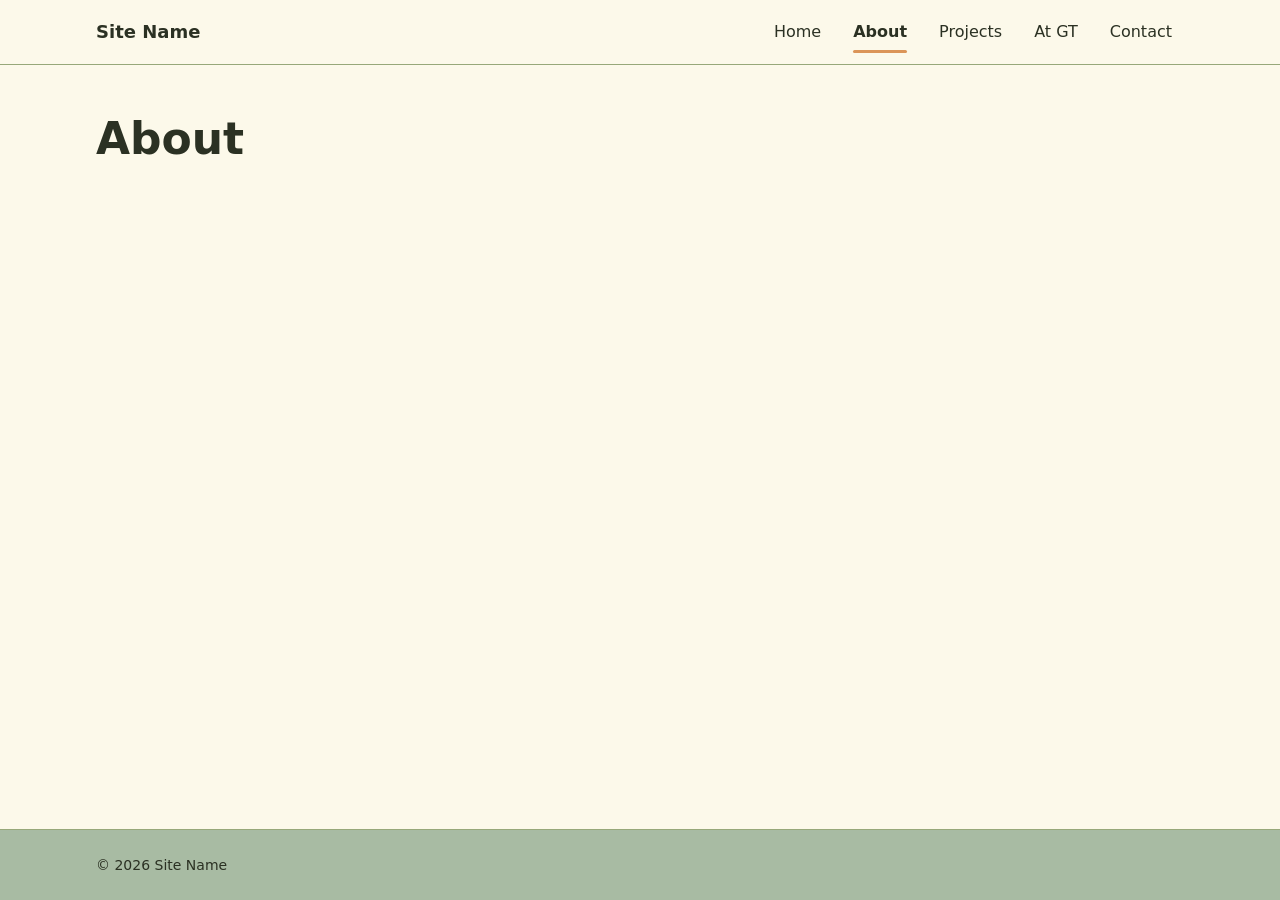
==== commit 340ab2b3: "James web page" ====
--- a/about.html
+++ b/about.html
@@ -3,27 +3,18 @@
 <head>
   <meta charset="UTF-8">
   <meta name="viewport" content="width=device-width, initial-scale=1">
-  <meta name="description" content="How air pollution harms people and city infrastructure, and why sustainable air practices matter: stories from Islamabad, Kalimantan and Sumatra.">
-  <title>Clean Air &amp; Cities | Site Name</title>
+  <meta name="description" content="">
+  <title>About | Site Name</title>
   <link rel="stylesheet" href="css/styles.css">
-  <link rel="stylesheet" href="css/bbiss.css">
-  <style>
-    /* Page-only helpers: stat callouts laid out in a row */
-    .aq-stats { display: flex; flex-wrap: wrap; gap: var(--space-4); margin-top: var(--space-8); }
-    .aq-stats .bb-note { flex: 1 1 200px; max-width: none; }
-    .aq-story { display: grid; gap: var(--space-6); margin-top: var(--space-8); }
-    @media (min-width: 768px) { .aq-story { grid-template-columns: 3fr 2fr; align-items: start; } }
-  </style>
   <script>document.documentElement.classList.add("js");</script>
   <script src="js/main.js" defer></script>
-  <script src="js/bbiss.js" defer></script>
 </head>
 <body>
   <a class="skip-link" href="#main">Skip to content</a>
 
-  <header class="site-header bb-header">
+  <header class="site-header">
     <div class="container">
-      <a class="site-logo" href="index.html">BBISS</a>
+      <a class="site-logo" href="index.html">Site Name</a>
 
       <button class="nav-toggle" type="button" aria-controls="site-nav" aria-expanded="false" aria-label="Open menu">
         <span class="nav-toggle-bar"></span>
@@ -34,197 +25,24 @@
       <nav class="site-nav" id="site-nav" aria-label="Main">
         <ul class="nav-list">
           <li><a href="index.html">Home</a></li>
-          <li><a href="about.html">Why It Matters</a></li>
-          <li><a href="projects.html">About BBISS</a></li>
-          <li><a href="air-quality.html" aria-current="page">Clean Air</a></li>
-          <li><a href="resources.html">Georgia Tech Initiatives</a></li>
+          <li><a href="about.html" aria-current="page">About</a></li>
+          <li><a href="projects.html">Projects</a></li>
+          <li><a href="resources.html">At GT</a></li>
+          <li><a href="contact.html">Contact</a></li>
         </ul>
       </nav>
     </div>
   </header>
   <div class="nav-overlay" aria-hidden="true"></div>
 
-  <main id="main" class="bbiss">
-    <header class="bb-hero">
-      <div class="bb-hero__media" aria-hidden="true">
-        <!-- Placeholder: replace this SVG with a hero photo, e.g. <img src="images/city-smog.jpg" alt=""> -->
-        <svg viewBox="0 0 960 600" preserveAspectRatio="xMidYMid slice">
-          <rect width="960" height="600" style="fill: var(--moss)"/>
-          <g class="rings">
-            <circle cx="200" cy="140" r="70"/><circle cx="200" cy="140" r="130"/><circle cx="200" cy="140" r="200"/><circle cx="200" cy="140" r="280"/>
-            <circle cx="780" cy="500" r="90"/><circle cx="780" cy="500" r="170"/><circle cx="780" cy="500" r="260"/>
-          </g>
-        </svg>
-      </div>
-      <div class="bb-hero__inner">
-        <span class="bb-label bb-label--dark">[ CLEAN AIR ]</span>
-        <h1>Air pollution and the cities we depend on</h1>
-      </div>
-      <a class="bb-hero__cue" href="#why">
-        <span class="bb-label">Scroll</span>
-        <svg viewBox="0 0 48 24" aria-hidden="true"><path d="M0 0h48L24 24z"/></svg>
-      </a>
-    </header>
-
-    <section class="bbiss-section" id="why" aria-labelledby="why-title">
-      <div class="container">
-        <div class="bb-heading" data-reveal>
-          <div class="bb-heading__rule"><span class="bb-label">[ 01 — WHY IT MATTERS ]</span></div>
-          <h2 id="why-title">Dirty air is a <em>city-wide</em> problem</h2>
-        </div>
-        <p class="bbiss-copy" data-reveal>Fine particulate matter (PM2.5) is the most harmful form of air pollution. It is small enough to travel deep into the lungs and bloodstream. When it builds up, the damage does not stop at personal health. Hospitals fill, workers miss shifts, schools and flights are disrupted, and governments are forced into emergency measures. Cities run on people and networks that all depend on breathable air, which makes sustainable air practices a matter of protecting infrastructure as much as protecting lungs.</p>
-
-        <ul class="bb-rows bbiss-stack">
-          <li class="bb-row">
-            <button type="button" aria-expanded="false" aria-controls="why-01">
-              <span class="bb-row__idx">01</span>
-              <span class="bb-row__title">Health systems</span>
-              <span class="bb-row__arrow"><svg viewBox="0 0 16 16" fill="none" stroke="currentColor" stroke-width="1.5" aria-hidden="true"><path d="M2 8h12M9 3l5 5-5 5"/></svg></span>
-            </button>
-            <div class="bb-row__body" id="why-01"><div><p>Smoke and smog send people to clinics and hospitals at the same moment. During Indonesia&rsquo;s 2015 haze, almost half a million people fell ill across six provinces, and infants needed intensive care for respiratory illness.</p></div></div>
-          </li>
-          <li class="bb-row">
-            <button type="button" aria-expanded="false" aria-controls="why-02">
-              <span class="bb-row__idx">02</span>
-              <span class="bb-row__title">Transportation</span>
-              <span class="bb-row__arrow"><svg viewBox="0 0 16 16" fill="none" stroke="currentColor" stroke-width="1.5" aria-hidden="true"><path d="M2 8h12M9 3l5 5-5 5"/></svg></span>
-            </button>
-            <div class="bb-row__body" id="why-02"><div><p>Haze cuts visibility and grounds flights. In 2015, thick smoke left thousands of air travelers losing time and money, and recent fires in Kalimantan have again degraded visibility at airports.</p></div></div>
-          </li>
-          <li class="bb-row">
-            <button type="button" aria-expanded="false" aria-controls="why-03">
-              <span class="bb-row__idx">03</span>
-              <span class="bb-row__title">Workforce and economy</span>
-              <span class="bb-row__arrow"><svg viewBox="0 0 16 16" fill="none" stroke="currentColor" stroke-width="1.5" aria-hidden="true"><path d="M2 8h12M9 3l5 5-5 5"/></svg></span>
-            </button>
-            <div class="bb-row__body" id="why-03"><div><p>Peatland fires in Sumatra and Kalimantan are estimated to cost about 8.9 million lost workdays in an average year, on top of hospitalizations and severe childhood asthma.</p></div></div>
-          </li>
-          <li class="bb-row">
-            <button type="button" aria-expanded="false" aria-controls="why-04">
-              <span class="bb-row__idx">04</span>
-              <span class="bb-row__title">Schools and public services</span>
-              <span class="bb-row__arrow"><svg viewBox="0 0 16 16" fill="none" stroke="currentColor" stroke-width="1.5" aria-hidden="true"><path d="M2 8h12M9 3l5 5-5 5"/></svg></span>
-            </button>
-            <div class="bb-row__body" id="why-04"><div><p>Authorities advise children, older adults and people with asthma to stay indoors or wear masks, and they must divert staff and budgets into enforcement and emergency response when air quality turns dangerous.</p></div></div>
-          </li>
-        </ul>
-      </div>
-    </section>
-
-    <section class="bbiss-section" aria-labelledby="islamabad-title">
-      <div class="container">
-        <div class="bb-heading" data-reveal>
-          <div class="bb-heading__rule"><span class="bb-label">[ 02 — STORY ]</span></div>
-          <h2 id="islamabad-title">Islamabad: <em>very unhealthy</em></h2>
-        </div>
-        <div class="aq-story">
-          <div data-reveal>
-            <p style="margin:0 0 var(--space-4);font-size:18px;line-height:28px">In November 2024, dust and vehicle emissions pushed Islamabad&rsquo;s air into the &ldquo;very unhealthy&rdquo; range, according to Pakistan&rsquo;s Environmental Protection Agency (Pak-EPA). Officials pointed to outdated brick kilns on the city&rsquo;s outskirts that had not adopted cleaner zigzag technology, plus pollution drifting in from neighboring Rawalpindi. Fine particles made up about 90 percent of the city&rsquo;s air pollution.</p>
-            <p style="margin:0;font-size:18px;line-height:28px">The response shows what sustainable air practice looks like in a city: fines and legal action for open waste burning, smoky vehicles and non-compliant kilns; emissions checks for heavy vehicles at entry points; and the use of the city&rsquo;s existing safe city camera network to spot violations.</p>
-          </div>
-          <div class="bb-photo bb-photo--empty" role="img" aria-label="Placeholder for a photo of smog over an Islamabad avenue">
-            <!-- Replace with: <div class="bb-photo"><img src="images/islamabad-smog.jpg" alt="..." width="..." height="..."></div> -->
-            <span class="bb-photo__tick bb-photo__tick--tl"></span>
-            <span class="bb-photo__tick bb-photo__tick--br"></span>
-            <span class="bb-label bb-photo__cap">[ Photo: Islamabad smog ]</span>
-          </div>
-        </div>
-        <div class="aq-stats" data-reveal>
-          <div class="bb-note"><div class="bb-note__head"><span class="bb-label">Peak AQI</span><span class="bb-label">Nov 15, 2024</span></div><span class="bb-note__stat">227</span><p class="bb-note__body">Highest reading between noon and 8 pm.</p></div>
-          <div class="bb-note"><div class="bb-note__head"><span class="bb-label">PM2.5</span><span class="bb-label">Peak</span></div><span class="bb-note__stat">177 &micro;g/m&sup3;</span><p class="bb-note__body">Versus a national standard of 35.</p></div>
-          <div class="bb-note"><div class="bb-note__head"><span class="bb-label">Share</span><span class="bb-label">Of pollution</span></div><span class="bb-note__stat">90%</span><p class="bb-note__body">Fine particles, the most harmful kind.</p></div>
-          <div class="bb-note"><div class="bb-note__head"><span class="bb-label">Cameras</span><span class="bb-label">Enforcement</span></div><span class="bb-note__stat">3,300</span><p class="bb-note__body">Safe city cameras to be used to catch burning and emissions.</p></div>
-        </div>
-      </div>
-    </section>
-
-    <section class="bbiss-section" aria-labelledby="islands-title">
-      <div class="container">
-        <div class="bb-heading" data-reveal>
-          <div class="bb-heading__rule"><span class="bb-label">[ 03 — STORY ]</span></div>
-          <h2 id="islands-title">Kalimantan and Sumatra: <em>smoke across borders</em></h2>
-        </div>
-        <div class="aq-story">
-          <div data-reveal>
-            <p style="margin:0 0 var(--space-4);font-size:18px;line-height:28px">Sumatra and Kalimantan are where most of Indonesia&rsquo;s peatland fires occur. Drained peatland burns easily, and fires are far worse in dry El Ni&ntilde;o years. The resulting haze blankets cities across both islands and drifts into Malaysia and Singapore. In 2015, Palangkaraya in Central Kalimantan recorded the worst air in the country, and Pekanbaru in Sumatra hit a pollutant index of 858.</p>
-            <p style="margin:0;font-size:18px;line-height:28px">The toll is not a one-off. Researchers estimate that peatland fire smoke causes around 33,100 premature adult deaths and 2,900 infant deaths in an average year. Their conclusion points toward prevention: move toward peatland management that does not require drainage, and so is not prone to fire.</p>
-          </div>
-          <div class="bb-photo bb-photo--empty" role="img" aria-label="Placeholder for a photo of haze over Sumatra or Kalimantan">
-            <!-- Replace with: <div class="bb-photo"><img src="images/peatland-haze.jpg" alt="..." width="..." height="..."></div> -->
-            <span class="bb-photo__tick bb-photo__tick--tl"></span>
-            <span class="bb-photo__tick bb-photo__tick--br"></span>
-            <span class="bb-label bb-photo__cap">[ Photo: Peatland haze ]</span>
-          </div>
-        </div>
-        <div class="aq-stats" data-reveal>
-          <div class="bb-note"><div class="bb-note__head"><span class="bb-label">Deaths</span><span class="bb-label">Per year</span></div><span class="bb-note__stat">36,000</span><p class="bb-note__body">About 33,100 adults and 2,900 infants, on average.</p></div>
-          <div class="bb-note"><div class="bb-note__head"><span class="bb-label">Asthma</span><span class="bb-label">Per year</span></div><span class="bb-note__stat">635,000</span><p class="bb-note__body">Severe childhood asthma cases, on average.</p></div>
-          <div class="bb-note"><div class="bb-note__head"><span class="bb-label">Workdays</span><span class="bb-label">Per year</span></div><span class="bb-note__stat">8.9M</span><p class="bb-note__body">Lost to illness from peatland fire smoke.</p></div>
-          <div class="bb-note"><div class="bb-note__head"><span class="bb-label">2015 haze</span><span class="bb-label">Ill</span></div><span class="bb-note__stat">~500,000</span><p class="bb-note__body">People sickened across six provinces.</p></div>
-        </div>
-      </div>
-    </section>
-
-    <section class="bbiss-section" aria-labelledby="practices-title">
-      <div class="container">
-        <div class="bb-heading" data-reveal>
-          <div class="bb-heading__rule"><span class="bb-label">[ 04 — SOLUTIONS ]</span></div>
-          <h2 id="practices-title">Sustainable air <em>practices</em></h2>
-        </div>
-        <ul class="bb-rows bbiss-stack">
-          <li class="bb-row">
-            <button type="button" aria-expanded="false" aria-controls="practice-01">
-              <span class="bb-row__idx">01</span>
-              <span class="bb-row__title">Stop fires at the source</span>
-              <span class="bb-row__arrow"><svg viewBox="0 0 16 16" fill="none" stroke="currentColor" stroke-width="1.5" aria-hidden="true"><path d="M2 8h12M9 3l5 5-5 5"/></svg></span>
-            </button>
-            <div class="bb-row__body" id="practice-01"><div><p>Shift peatland management away from drainage, since drained peat is what makes land so fire-prone, and enforce rules against open burning of waste and land.</p></div></div>
-          </li>
-          <li class="bb-row">
-            <button type="button" aria-expanded="false" aria-controls="practice-02">
-              <span class="bb-row__idx">02</span>
-              <span class="bb-row__title">Clean up industry and transport</span>
-              <span class="bb-row__arrow"><svg viewBox="0 0 16 16" fill="none" stroke="currentColor" stroke-width="1.5" aria-hidden="true"><path d="M2 8h12M9 3l5 5-5 5"/></svg></span>
-            </button>
-            <div class="bb-row__body" id="practice-02"><div><p>Upgrade brick kilns to zigzag technology, check heavy vehicle emissions at city entry points, and keep vehicles fit and low-smoke.</p></div></div>
-          </li>
-          <li class="bb-row">
-            <button type="button" aria-expanded="false" aria-controls="practice-03">
-              <span class="bb-row__idx">03</span>
-              <span class="bb-row__title">Monitor and enforce</span>
-              <span class="bb-row__arrow"><svg viewBox="0 0 16 16" fill="none" stroke="currentColor" stroke-width="1.5" aria-hidden="true"><path d="M2 8h12M9 3l5 5-5 5"/></svg></span>
-            </button>
-            <div class="bb-row__body" id="practice-03"><div><p>Publish real-time air quality data, set clear standards, and use existing city infrastructure such as cameras to find violators and apply fines quickly.</p></div></div>
-          </li>
-          <li class="bb-row">
-            <button type="button" aria-expanded="false" aria-controls="practice-04">
-              <span class="bb-row__idx">04</span>
-              <span class="bb-row__title">Coordinate across borders</span>
-              <span class="bb-row__arrow"><svg viewBox="0 0 16 16" fill="none" stroke="currentColor" stroke-width="1.5" aria-hidden="true"><path d="M2 8h12M9 3l5 5-5 5"/></svg></span>
-            </button>
-            <div class="bb-row__body" id="practice-04"><div><p>Smoke ignores boundaries: pollution from Rawalpindi reaches Islamabad, and fires in Indonesia reach Malaysia and Singapore. Neighboring cities and countries need shared monitoring and response.</p></div></div>
-          </li>
-        </ul>
-        <div class="bbiss-actions">
-          <a class="bb-btn bb-btn--primary" href="https://sustainablesystems.gatech.edu/" target="_blank" rel="noopener">Explore BBISS research <svg viewBox="0 0 16 16" fill="none" stroke="currentColor" stroke-width="1.5" aria-hidden="true"><path d="M4 12 12 4M5 4h7v7"/></svg></a>
-          <a class="bb-btn bb-btn--secondary" href="resources.html">Georgia Tech initiatives</a>
-        </div>
-      </div>
-    </section>
+  <main id="main">
+    <div class="container">
+      <h1 data-reveal>About</h1>
+    </div>
   </main>
 
   <footer class="site-footer">
     <div class="container">
-      <section class="bbiss-sources" aria-labelledby="sources-title">
-        <h2 class="bb-label" id="sources-title">[ Sources ]</h2>
-        <ul class="bbiss-refs">
-          <li>Hein, L., Spadaro, J. V., Ostro, B., et al. (2022). The health impacts of Indonesian peatland fires. <i>Environmental Health, 21</i>. <a href="https://link.springer.com/doi/10.1186/s12940-022-00872-w" target="_blank" rel="noopener">https://link.springer.com/doi/10.1186/s12940-022-00872-w</a></li>
-          <li>Shahid, J. (2024, November 16). Islamabad&rsquo;s air quality becomes &lsquo;very unhealthy&rsquo;: Pak-EPA. <i>Dawn</i>. <a href="https://www.dawn.com/news/1872628/islamabads-air-quality-becomes-very-unhealthy-pak-epa" target="_blank" rel="noopener">https://www.dawn.com/news/1872628/islamabads-air-quality-becomes-very-unhealthy-pak-epa</a></li>
-          <li><i>The Jakarta Post</i>. (2015, September 29). RI struggles to conquer haze crisis. <a href="https://www.thejakartapost.com/news/2015/09/29/ri-struggles-conquer-haze-crisis.html" target="_blank" rel="noopener">https://www.thejakartapost.com/news/2015/09/29/ri-struggles-conquer-haze-crisis.html</a></li>
-          <li><i>The Jakarta Post</i>. (2015, October 8). Smoke claims new victim, triggers prolonged health crisis. <a href="https://www.thejakartapost.com/news/2015/10/08/smoke-claims-new-victim-triggers-prolonged-health-crisis" target="_blank" rel="noopener">https://www.thejakartapost.com/news/2015/10/08/smoke-claims-new-victim-triggers-prolonged-health-crisis</a></li>
-          <li><i>The Jakarta Post</i>. (2015, October 17). Haze sickens half a million in six provinces in Kalimantan, Sumatra. <a href="https://www.thejakartapost.com/news/2015/10/17/haze-sickens-half-a-million-six-provinces-kalimantan-sumatra" target="_blank" rel="noopener">https://www.thejakartapost.com/news/2015/10/17/haze-sickens-half-a-million-six-provinces-kalimantan-sumatra</a></li>
-        </ul>
-      </section>
       <p>&copy; <span id="year"></span> Site Name</p>
     </div>
   </footer>
--- a/css/styles.css
+++ b/css/styles.css
@@ -91,11 +91,6 @@
 
 body.nav-open {
   overflow: hidden;
-}
-
-/* Keep the hidden attribute authoritative even when a class sets display */
-[hidden] {
-  display: none !important;
 }
 
 img,
@@ -337,6 +332,35 @@
   padding-block: 2rem;
 }
 
+/* Long-form text: keep lines at a readable length */
+.prose {
+  max-width: 68ch;
+}
+
+.prose h2 {
+  margin-top: 2rem;
+  font-size: clamp(1.25rem, 1.1rem + 0.75vw, 1.6rem);
+  color: var(--color-link);
+}
+
+.prose p {
+  margin: 0 0 1rem;
+}
+
+/* MLA works cited: hanging indent, long URLs wrap instead of overflowing */
+.works-cited ul {
+  list-style: none;
+  margin: 0;
+  padding: 0;
+}
+
+.works-cited li {
+  margin-bottom: 0.75rem;
+  padding-left: 2rem;
+  text-indent: -2rem;
+  overflow-wrap: anywhere;
+}
+
 .site-footer {
   padding-block: 1.5rem;
   background: var(--color-surface);
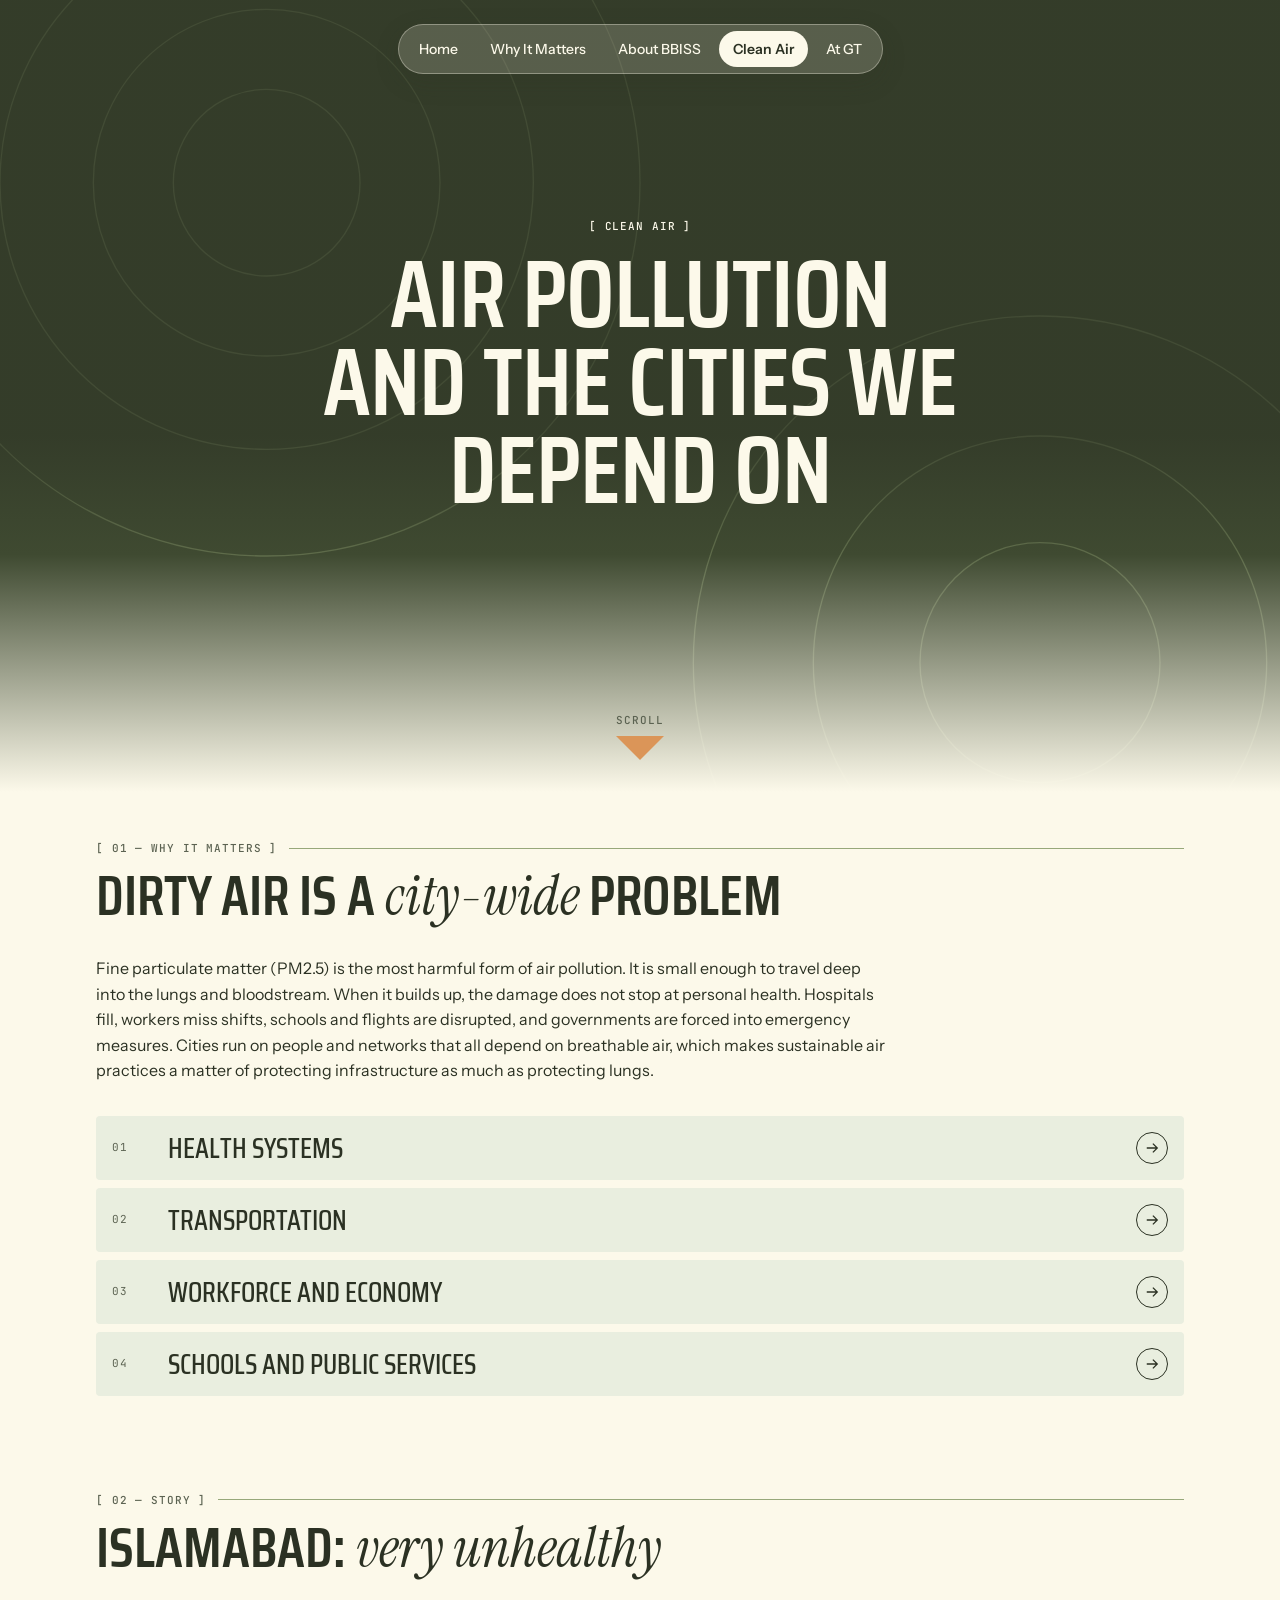
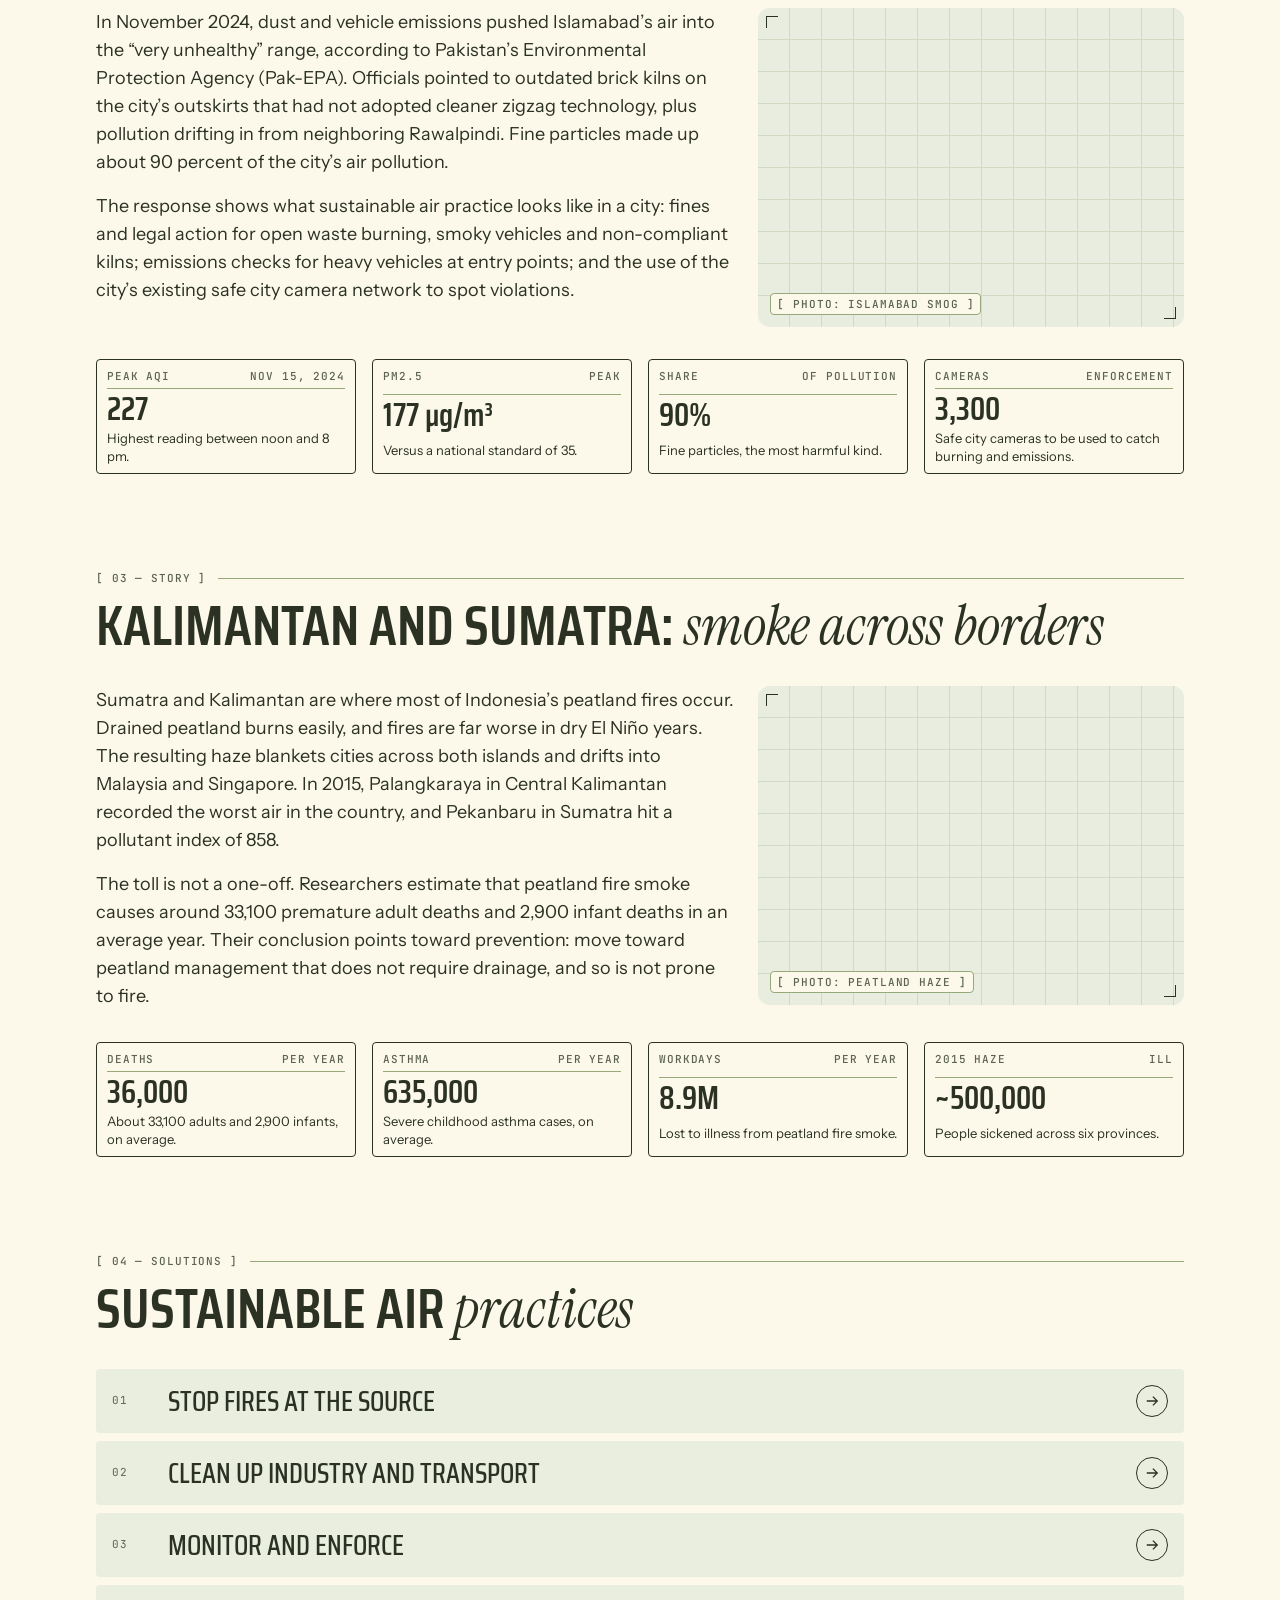
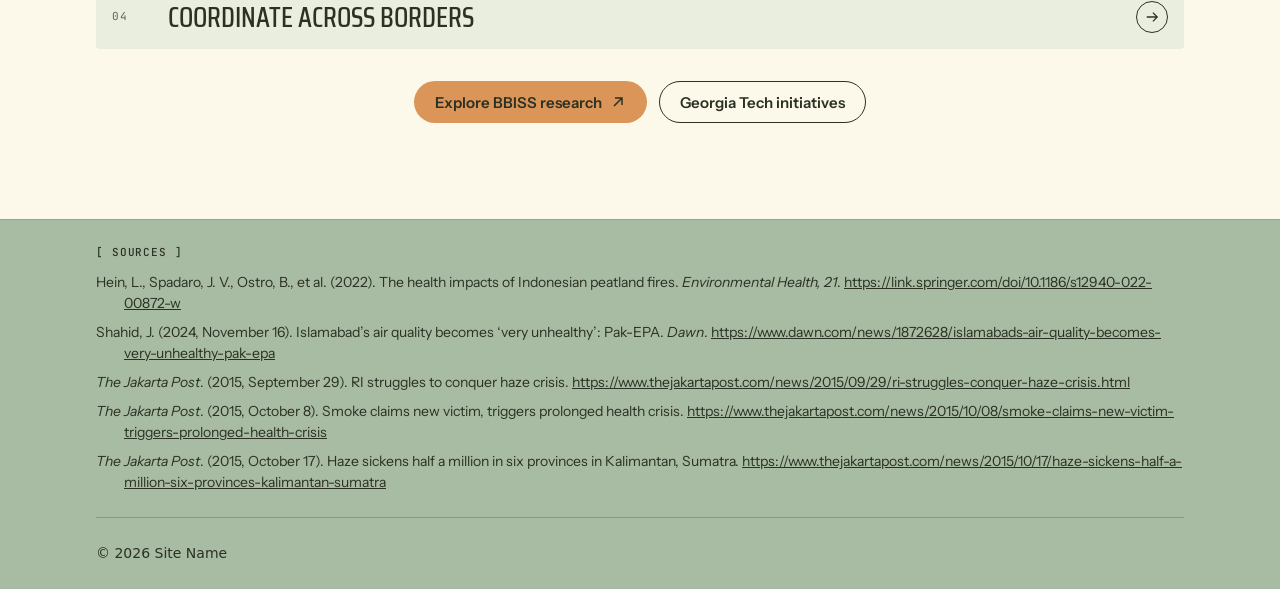
==== commit e2f645d6: "Merge main and restyle At GT page with BBISS design system Bring in the BBISS styles, scripts and im" ====
--- a/about.html
+++ b/about.html
@@ -3,18 +3,27 @@
 <head>
   <meta charset="UTF-8">
   <meta name="viewport" content="width=device-width, initial-scale=1">
-  <meta name="description" content="">
-  <title>About | Site Name</title>
+  <meta name="description" content="How air pollution harms people and city infrastructure, and why sustainable air practices matter: stories from Islamabad, Kalimantan and Sumatra.">
+  <title>Clean Air &amp; Cities | Site Name</title>
   <link rel="stylesheet" href="css/styles.css">
+  <link rel="stylesheet" href="css/bbiss.css">
+  <style>
+    /* Page-only helpers: stat callouts laid out in a row */
+    .aq-stats { display: flex; flex-wrap: wrap; gap: var(--space-4); margin-top: var(--space-8); }
+    .aq-stats .bb-note { flex: 1 1 200px; max-width: none; }
+    .aq-story { display: grid; gap: var(--space-6); margin-top: var(--space-8); }
+    @media (min-width: 768px) { .aq-story { grid-template-columns: 3fr 2fr; align-items: start; } }
+  </style>
   <script>document.documentElement.classList.add("js");</script>
   <script src="js/main.js" defer></script>
+  <script src="js/bbiss.js" defer></script>
 </head>
 <body>
   <a class="skip-link" href="#main">Skip to content</a>
 
-  <header class="site-header">
+  <header class="site-header bb-header">
     <div class="container">
-      <a class="site-logo" href="index.html">Site Name</a>
+      <a class="site-logo" href="index.html">BBISS</a>
 
       <button class="nav-toggle" type="button" aria-controls="site-nav" aria-expanded="false" aria-label="Open menu">
         <span class="nav-toggle-bar"></span>
@@ -25,24 +34,197 @@
       <nav class="site-nav" id="site-nav" aria-label="Main">
         <ul class="nav-list">
           <li><a href="index.html">Home</a></li>
-          <li><a href="about.html" aria-current="page">About</a></li>
-          <li><a href="projects.html">Projects</a></li>
+          <li><a href="about.html">Why It Matters</a></li>
+          <li><a href="projects.html">About BBISS</a></li>
+          <li><a href="air-quality.html" aria-current="page">Clean Air</a></li>
           <li><a href="resources.html">At GT</a></li>
-          <li><a href="contact.html">Contact</a></li>
         </ul>
       </nav>
     </div>
   </header>
   <div class="nav-overlay" aria-hidden="true"></div>
 
-  <main id="main">
-    <div class="container">
-      <h1 data-reveal>About</h1>
-    </div>
+  <main id="main" class="bbiss">
+    <header class="bb-hero">
+      <div class="bb-hero__media" aria-hidden="true">
+        <!-- Placeholder: replace this SVG with a hero photo, e.g. <img src="images/city-smog.jpg" alt=""> -->
+        <svg viewBox="0 0 960 600" preserveAspectRatio="xMidYMid slice">
+          <rect width="960" height="600" style="fill: var(--moss)"/>
+          <g class="rings">
+            <circle cx="200" cy="140" r="70"/><circle cx="200" cy="140" r="130"/><circle cx="200" cy="140" r="200"/><circle cx="200" cy="140" r="280"/>
+            <circle cx="780" cy="500" r="90"/><circle cx="780" cy="500" r="170"/><circle cx="780" cy="500" r="260"/>
+          </g>
+        </svg>
+      </div>
+      <div class="bb-hero__inner">
+        <span class="bb-label bb-label--dark">[ CLEAN AIR ]</span>
+        <h1>Air pollution and the cities we depend on</h1>
+      </div>
+      <a class="bb-hero__cue" href="#why">
+        <span class="bb-label">Scroll</span>
+        <svg viewBox="0 0 48 24" aria-hidden="true"><path d="M0 0h48L24 24z"/></svg>
+      </a>
+    </header>
+
+    <section class="bbiss-section" id="why" aria-labelledby="why-title">
+      <div class="container">
+        <div class="bb-heading" data-reveal>
+          <div class="bb-heading__rule"><span class="bb-label">[ 01 — WHY IT MATTERS ]</span></div>
+          <h2 id="why-title">Dirty air is a <em>city-wide</em> problem</h2>
+        </div>
+        <p class="bbiss-copy" data-reveal>Fine particulate matter (PM2.5) is the most harmful form of air pollution. It is small enough to travel deep into the lungs and bloodstream. When it builds up, the damage does not stop at personal health. Hospitals fill, workers miss shifts, schools and flights are disrupted, and governments are forced into emergency measures. Cities run on people and networks that all depend on breathable air, which makes sustainable air practices a matter of protecting infrastructure as much as protecting lungs.</p>
+
+        <ul class="bb-rows bbiss-stack">
+          <li class="bb-row">
+            <button type="button" aria-expanded="false" aria-controls="why-01">
+              <span class="bb-row__idx">01</span>
+              <span class="bb-row__title">Health systems</span>
+              <span class="bb-row__arrow"><svg viewBox="0 0 16 16" fill="none" stroke="currentColor" stroke-width="1.5" aria-hidden="true"><path d="M2 8h12M9 3l5 5-5 5"/></svg></span>
+            </button>
+            <div class="bb-row__body" id="why-01"><div><p>Smoke and smog send people to clinics and hospitals at the same moment. During Indonesia&rsquo;s 2015 haze, almost half a million people fell ill across six provinces, and infants needed intensive care for respiratory illness.</p></div></div>
+          </li>
+          <li class="bb-row">
+            <button type="button" aria-expanded="false" aria-controls="why-02">
+              <span class="bb-row__idx">02</span>
+              <span class="bb-row__title">Transportation</span>
+              <span class="bb-row__arrow"><svg viewBox="0 0 16 16" fill="none" stroke="currentColor" stroke-width="1.5" aria-hidden="true"><path d="M2 8h12M9 3l5 5-5 5"/></svg></span>
+            </button>
+            <div class="bb-row__body" id="why-02"><div><p>Haze cuts visibility and grounds flights. In 2015, thick smoke left thousands of air travelers losing time and money, and recent fires in Kalimantan have again degraded visibility at airports.</p></div></div>
+          </li>
+          <li class="bb-row">
+            <button type="button" aria-expanded="false" aria-controls="why-03">
+              <span class="bb-row__idx">03</span>
+              <span class="bb-row__title">Workforce and economy</span>
+              <span class="bb-row__arrow"><svg viewBox="0 0 16 16" fill="none" stroke="currentColor" stroke-width="1.5" aria-hidden="true"><path d="M2 8h12M9 3l5 5-5 5"/></svg></span>
+            </button>
+            <div class="bb-row__body" id="why-03"><div><p>Peatland fires in Sumatra and Kalimantan are estimated to cost about 8.9 million lost workdays in an average year, on top of hospitalizations and severe childhood asthma.</p></div></div>
+          </li>
+          <li class="bb-row">
+            <button type="button" aria-expanded="false" aria-controls="why-04">
+              <span class="bb-row__idx">04</span>
+              <span class="bb-row__title">Schools and public services</span>
+              <span class="bb-row__arrow"><svg viewBox="0 0 16 16" fill="none" stroke="currentColor" stroke-width="1.5" aria-hidden="true"><path d="M2 8h12M9 3l5 5-5 5"/></svg></span>
+            </button>
+            <div class="bb-row__body" id="why-04"><div><p>Authorities advise children, older adults and people with asthma to stay indoors or wear masks, and they must divert staff and budgets into enforcement and emergency response when air quality turns dangerous.</p></div></div>
+          </li>
+        </ul>
+      </div>
+    </section>
+
+    <section class="bbiss-section" aria-labelledby="islamabad-title">
+      <div class="container">
+        <div class="bb-heading" data-reveal>
+          <div class="bb-heading__rule"><span class="bb-label">[ 02 — STORY ]</span></div>
+          <h2 id="islamabad-title">Islamabad: <em>very unhealthy</em></h2>
+        </div>
+        <div class="aq-story">
+          <div data-reveal>
+            <p style="margin:0 0 var(--space-4);font-size:18px;line-height:28px">In November 2024, dust and vehicle emissions pushed Islamabad&rsquo;s air into the &ldquo;very unhealthy&rdquo; range, according to Pakistan&rsquo;s Environmental Protection Agency (Pak-EPA). Officials pointed to outdated brick kilns on the city&rsquo;s outskirts that had not adopted cleaner zigzag technology, plus pollution drifting in from neighboring Rawalpindi. Fine particles made up about 90 percent of the city&rsquo;s air pollution.</p>
+            <p style="margin:0;font-size:18px;line-height:28px">The response shows what sustainable air practice looks like in a city: fines and legal action for open waste burning, smoky vehicles and non-compliant kilns; emissions checks for heavy vehicles at entry points; and the use of the city&rsquo;s existing safe city camera network to spot violations.</p>
+          </div>
+          <div class="bb-photo bb-photo--empty" role="img" aria-label="Placeholder for a photo of smog over an Islamabad avenue">
+            <!-- Replace with: <div class="bb-photo"><img src="images/islamabad-smog.jpg" alt="..." width="..." height="..."></div> -->
+            <span class="bb-photo__tick bb-photo__tick--tl"></span>
+            <span class="bb-photo__tick bb-photo__tick--br"></span>
+            <span class="bb-label bb-photo__cap">[ Photo: Islamabad smog ]</span>
+          </div>
+        </div>
+        <div class="aq-stats" data-reveal>
+          <div class="bb-note"><div class="bb-note__head"><span class="bb-label">Peak AQI</span><span class="bb-label">Nov 15, 2024</span></div><span class="bb-note__stat">227</span><p class="bb-note__body">Highest reading between noon and 8 pm.</p></div>
+          <div class="bb-note"><div class="bb-note__head"><span class="bb-label">PM2.5</span><span class="bb-label">Peak</span></div><span class="bb-note__stat">177 &micro;g/m&sup3;</span><p class="bb-note__body">Versus a national standard of 35.</p></div>
+          <div class="bb-note"><div class="bb-note__head"><span class="bb-label">Share</span><span class="bb-label">Of pollution</span></div><span class="bb-note__stat">90%</span><p class="bb-note__body">Fine particles, the most harmful kind.</p></div>
+          <div class="bb-note"><div class="bb-note__head"><span class="bb-label">Cameras</span><span class="bb-label">Enforcement</span></div><span class="bb-note__stat">3,300</span><p class="bb-note__body">Safe city cameras to be used to catch burning and emissions.</p></div>
+        </div>
+      </div>
+    </section>
+
+    <section class="bbiss-section" aria-labelledby="islands-title">
+      <div class="container">
+        <div class="bb-heading" data-reveal>
+          <div class="bb-heading__rule"><span class="bb-label">[ 03 — STORY ]</span></div>
+          <h2 id="islands-title">Kalimantan and Sumatra: <em>smoke across borders</em></h2>
+        </div>
+        <div class="aq-story">
+          <div data-reveal>
+            <p style="margin:0 0 var(--space-4);font-size:18px;line-height:28px">Sumatra and Kalimantan are where most of Indonesia&rsquo;s peatland fires occur. Drained peatland burns easily, and fires are far worse in dry El Ni&ntilde;o years. The resulting haze blankets cities across both islands and drifts into Malaysia and Singapore. In 2015, Palangkaraya in Central Kalimantan recorded the worst air in the country, and Pekanbaru in Sumatra hit a pollutant index of 858.</p>
+            <p style="margin:0;font-size:18px;line-height:28px">The toll is not a one-off. Researchers estimate that peatland fire smoke causes around 33,100 premature adult deaths and 2,900 infant deaths in an average year. Their conclusion points toward prevention: move toward peatland management that does not require drainage, and so is not prone to fire.</p>
+          </div>
+          <div class="bb-photo bb-photo--empty" role="img" aria-label="Placeholder for a photo of haze over Sumatra or Kalimantan">
+            <!-- Replace with: <div class="bb-photo"><img src="images/peatland-haze.jpg" alt="..." width="..." height="..."></div> -->
+            <span class="bb-photo__tick bb-photo__tick--tl"></span>
+            <span class="bb-photo__tick bb-photo__tick--br"></span>
+            <span class="bb-label bb-photo__cap">[ Photo: Peatland haze ]</span>
+          </div>
+        </div>
+        <div class="aq-stats" data-reveal>
+          <div class="bb-note"><div class="bb-note__head"><span class="bb-label">Deaths</span><span class="bb-label">Per year</span></div><span class="bb-note__stat">36,000</span><p class="bb-note__body">About 33,100 adults and 2,900 infants, on average.</p></div>
+          <div class="bb-note"><div class="bb-note__head"><span class="bb-label">Asthma</span><span class="bb-label">Per year</span></div><span class="bb-note__stat">635,000</span><p class="bb-note__body">Severe childhood asthma cases, on average.</p></div>
+          <div class="bb-note"><div class="bb-note__head"><span class="bb-label">Workdays</span><span class="bb-label">Per year</span></div><span class="bb-note__stat">8.9M</span><p class="bb-note__body">Lost to illness from peatland fire smoke.</p></div>
+          <div class="bb-note"><div class="bb-note__head"><span class="bb-label">2015 haze</span><span class="bb-label">Ill</span></div><span class="bb-note__stat">~500,000</span><p class="bb-note__body">People sickened across six provinces.</p></div>
+        </div>
+      </div>
+    </section>
+
+    <section class="bbiss-section" aria-labelledby="practices-title">
+      <div class="container">
+        <div class="bb-heading" data-reveal>
+          <div class="bb-heading__rule"><span class="bb-label">[ 04 — SOLUTIONS ]</span></div>
+          <h2 id="practices-title">Sustainable air <em>practices</em></h2>
+        </div>
+        <ul class="bb-rows bbiss-stack">
+          <li class="bb-row">
+            <button type="button" aria-expanded="false" aria-controls="practice-01">
+              <span class="bb-row__idx">01</span>
+              <span class="bb-row__title">Stop fires at the source</span>
+              <span class="bb-row__arrow"><svg viewBox="0 0 16 16" fill="none" stroke="currentColor" stroke-width="1.5" aria-hidden="true"><path d="M2 8h12M9 3l5 5-5 5"/></svg></span>
+            </button>
+            <div class="bb-row__body" id="practice-01"><div><p>Shift peatland management away from drainage, since drained peat is what makes land so fire-prone, and enforce rules against open burning of waste and land.</p></div></div>
+          </li>
+          <li class="bb-row">
+            <button type="button" aria-expanded="false" aria-controls="practice-02">
+              <span class="bb-row__idx">02</span>
+              <span class="bb-row__title">Clean up industry and transport</span>
+              <span class="bb-row__arrow"><svg viewBox="0 0 16 16" fill="none" stroke="currentColor" stroke-width="1.5" aria-hidden="true"><path d="M2 8h12M9 3l5 5-5 5"/></svg></span>
+            </button>
+            <div class="bb-row__body" id="practice-02"><div><p>Upgrade brick kilns to zigzag technology, check heavy vehicle emissions at city entry points, and keep vehicles fit and low-smoke.</p></div></div>
+          </li>
+          <li class="bb-row">
+            <button type="button" aria-expanded="false" aria-controls="practice-03">
+              <span class="bb-row__idx">03</span>
+              <span class="bb-row__title">Monitor and enforce</span>
+              <span class="bb-row__arrow"><svg viewBox="0 0 16 16" fill="none" stroke="currentColor" stroke-width="1.5" aria-hidden="true"><path d="M2 8h12M9 3l5 5-5 5"/></svg></span>
+            </button>
+            <div class="bb-row__body" id="practice-03"><div><p>Publish real-time air quality data, set clear standards, and use existing city infrastructure such as cameras to find violators and apply fines quickly.</p></div></div>
+          </li>
+          <li class="bb-row">
+            <button type="button" aria-expanded="false" aria-controls="practice-04">
+              <span class="bb-row__idx">04</span>
+              <span class="bb-row__title">Coordinate across borders</span>
+              <span class="bb-row__arrow"><svg viewBox="0 0 16 16" fill="none" stroke="currentColor" stroke-width="1.5" aria-hidden="true"><path d="M2 8h12M9 3l5 5-5 5"/></svg></span>
+            </button>
+            <div class="bb-row__body" id="practice-04"><div><p>Smoke ignores boundaries: pollution from Rawalpindi reaches Islamabad, and fires in Indonesia reach Malaysia and Singapore. Neighboring cities and countries need shared monitoring and response.</p></div></div>
+          </li>
+        </ul>
+        <div class="bbiss-actions">
+          <a class="bb-btn bb-btn--primary" href="https://sustainablesystems.gatech.edu/" target="_blank" rel="noopener">Explore BBISS research <svg viewBox="0 0 16 16" fill="none" stroke="currentColor" stroke-width="1.5" aria-hidden="true"><path d="M4 12 12 4M5 4h7v7"/></svg></a>
+          <a class="bb-btn bb-btn--secondary" href="resources.html">Georgia Tech initiatives</a>
+        </div>
+      </div>
+    </section>
   </main>
 
   <footer class="site-footer">
     <div class="container">
+      <section class="bbiss-sources" aria-labelledby="sources-title">
+        <h2 class="bb-label" id="sources-title">[ Sources ]</h2>
+        <ul class="bbiss-refs">
+          <li>Hein, L., Spadaro, J. V., Ostro, B., et al. (2022). The health impacts of Indonesian peatland fires. <i>Environmental Health, 21</i>. <a href="https://link.springer.com/doi/10.1186/s12940-022-00872-w" target="_blank" rel="noopener">https://link.springer.com/doi/10.1186/s12940-022-00872-w</a></li>
+          <li>Shahid, J. (2024, November 16). Islamabad&rsquo;s air quality becomes &lsquo;very unhealthy&rsquo;: Pak-EPA. <i>Dawn</i>. <a href="https://www.dawn.com/news/1872628/islamabads-air-quality-becomes-very-unhealthy-pak-epa" target="_blank" rel="noopener">https://www.dawn.com/news/1872628/islamabads-air-quality-becomes-very-unhealthy-pak-epa</a></li>
+          <li><i>The Jakarta Post</i>. (2015, September 29). RI struggles to conquer haze crisis. <a href="https://www.thejakartapost.com/news/2015/09/29/ri-struggles-conquer-haze-crisis.html" target="_blank" rel="noopener">https://www.thejakartapost.com/news/2015/09/29/ri-struggles-conquer-haze-crisis.html</a></li>
+          <li><i>The Jakarta Post</i>. (2015, October 8). Smoke claims new victim, triggers prolonged health crisis. <a href="https://www.thejakartapost.com/news/2015/10/08/smoke-claims-new-victim-triggers-prolonged-health-crisis" target="_blank" rel="noopener">https://www.thejakartapost.com/news/2015/10/08/smoke-claims-new-victim-triggers-prolonged-health-crisis</a></li>
+          <li><i>The Jakarta Post</i>. (2015, October 17). Haze sickens half a million in six provinces in Kalimantan, Sumatra. <a href="https://www.thejakartapost.com/news/2015/10/17/haze-sickens-half-a-million-six-provinces-kalimantan-sumatra" target="_blank" rel="noopener">https://www.thejakartapost.com/news/2015/10/17/haze-sickens-half-a-million-six-provinces-kalimantan-sumatra</a></li>
+        </ul>
+      </section>
       <p>&copy; <span id="year"></span> Site Name</p>
     </div>
   </footer>
--- a/css/styles.css
+++ b/css/styles.css
@@ -332,35 +332,6 @@
   padding-block: 2rem;
 }
 
-/* Long-form text: keep lines at a readable length */
-.prose {
-  max-width: 68ch;
-}
-
-.prose h2 {
-  margin-top: 2rem;
-  font-size: clamp(1.25rem, 1.1rem + 0.75vw, 1.6rem);
-  color: var(--color-link);
-}
-
-.prose p {
-  margin: 0 0 1rem;
-}
-
-/* MLA works cited: hanging indent, long URLs wrap instead of overflowing */
-.works-cited ul {
-  list-style: none;
-  margin: 0;
-  padding: 0;
-}
-
-.works-cited li {
-  margin-bottom: 0.75rem;
-  padding-left: 2rem;
-  text-indent: -2rem;
-  overflow-wrap: anywhere;
-}
-
 .site-footer {
   padding-block: 1.5rem;
   background: var(--color-surface);
--- a/css/bbiss.css
+++ b/css/bbiss.css
@@ -0,0 +1,318 @@
+@import url("https://fonts.googleapis.com/css2?family=Instrument+Sans:wght@400;500;600&family=Instrument+Serif:ital@0;1&family=JetBrains+Mono:wght@500&family=Saira+Condensed:wght@500;600&display=swap");
+
+/* ==========================================================================
+   BBISS design system: tokens + components for the About BBISS page.
+   Source of truth: the BBISS design system (tokens.json, components/bundle.css).
+   Load after css/styles.css.
+   ========================================================================== */
+
+:root {
+  /* Color */
+  --cream: #fcf9ea;
+  --cream-deep: #f4eed3;
+  --sage-tint: #e9eedf;
+  --sage: #a8bba3;
+  --olive: #97a87a;
+  --orange: #db9558;
+  --orange-tint: #f6e1cb;
+  --forest: #2b3123;
+  --moss: #3f4a31;
+  --muted: #5c6352;
+  --rust: #8a4f1c;
+  --on-orange: var(--forest);
+  --on-dark: var(--cream);
+  --scrim: rgba(43, 49, 35, 0.55);
+  --glass: rgba(252, 249, 234, 0.18);
+  --line: var(--olive);
+
+  /* Type */
+  --font-display: "Saira Condensed", "Arial Narrow", sans-serif;
+  --font-sans: "Instrument Sans", system-ui, -apple-system, "Segoe UI", sans-serif;
+  --font-serif: "Instrument Serif", Georgia, serif;
+  --font-mono: "JetBrains Mono", ui-monospace, Menlo, monospace;
+
+  /* Spacing */
+  --space-1: 4px;
+  --space-2: 8px;
+  --space-3: 12px;
+  --space-4: 16px;
+  --space-6: 24px;
+  --space-8: 32px;
+  --space-12: 48px;
+  --space-24: 96px;
+
+  /* Radius */
+  --radius-sm: 4px;
+  --radius-md: 12px;
+  --radius-lg: 20px;
+  --radius-pill: 999px;
+
+  /* Shadow */
+  --shadow-card: 0 1px 2px rgba(43, 49, 35, 0.06), 0 12px 32px rgba(43, 49, 35, 0.10);
+  --shadow-glass: 0 8px 24px rgba(43, 49, 35, 0.18);
+
+  /* Layout */
+  --content-width: 72rem;
+  --header-height: 4rem;
+  --hero-height: 88vh;
+}
+
+/* Components. Motion values mirror css/styles.css. */
+:root {
+  --ease-out: cubic-bezier(0.22, 1, 0.36, 1);
+  --ease-in-out: cubic-bezier(0.65, 0, 0.35, 1);
+  --dur-fast: 150ms;
+  --dur-base: 300ms;
+  --dur-slow: 600ms;
+  --focus: 0 0 0 2px var(--cream), 0 0 0 4px var(--rust);
+}
+
+
+/* ---------- HUD label ---------- */
+.bb-label { font-family: var(--font-mono); font-size: 11px; line-height: 16px; font-weight: 500; letter-spacing: 0.08em; text-transform: uppercase; white-space: nowrap; color: var(--muted); }
+.bb-label--dark { color: var(--on-dark); }
+
+/* ---------- Button ---------- */
+.bb-btn { display: inline-flex; align-items: center; gap: var(--space-2); padding: var(--space-3) 20px; border-radius: var(--radius-pill); border: 1px solid transparent; font: 600 15px/1 var(--font-sans); text-decoration: none; cursor: pointer; transition: transform var(--dur-fast) ease, background-color var(--dur-fast) ease, box-shadow var(--dur-fast) ease; }
+.bb-btn:focus-visible { outline: none; box-shadow: var(--focus); }
+.bb-btn:active { transform: translateY(1px); }
+.bb-btn svg { width: 16px; height: 16px; transition: transform var(--dur-base) var(--ease-out); }
+.bb-btn:hover svg { transform: translate(2px, -2px); }
+.bb-btn--primary { background: var(--orange); color: var(--on-orange); }
+.bb-btn--primary:hover { background: #e3a46c; }
+.bb-btn--secondary { background: transparent; color: var(--forest); border-color: var(--forest); }
+.bb-btn--secondary:hover { background: var(--orange-tint); }
+.bb-btn--glass { background: var(--glass); color: var(--on-dark); border-color: rgba(252, 249, 234, 0.4); backdrop-filter: blur(12px); -webkit-backdrop-filter: blur(12px); }
+.bb-btn--glass:hover { background: rgba(252, 249, 234, 0.3); }
+
+/* ---------- Nav pill ---------- */
+.bb-nav { display: inline-flex; align-items: center; gap: var(--space-1); padding: 6px; border-radius: var(--radius-pill); background: var(--glass); border: 1px solid rgba(252, 249, 234, 0.35); backdrop-filter: blur(14px); -webkit-backdrop-filter: blur(14px); box-shadow: var(--shadow-glass); }
+.bb-nav ul { display: flex; gap: var(--space-1); margin: 0; padding: 0; list-style: none; }
+.bb-nav a { display: block; padding: var(--space-2) 14px; border-radius: var(--radius-pill); font: 500 14px/20px var(--font-sans); color: var(--on-dark); text-decoration: none; white-space: nowrap; transition: background-color var(--dur-fast) ease, color var(--dur-fast) ease; }
+.bb-nav a:hover { background: rgba(252, 249, 234, 0.2); }
+.bb-nav a[aria-current="page"] { background: var(--cream); color: var(--forest); font-weight: 600; }
+.bb-nav a:focus-visible { outline: none; box-shadow: var(--focus); }
+.bb-nav--solid { background: var(--forest); border-color: var(--forest); }
+
+/* ---------- Section heading ---------- */
+.bb-heading { display: grid; gap: var(--space-3); }
+.bb-heading h2 { margin: 0; font-family: var(--font-display); font-weight: 600; font-size: clamp(36px, 5vw, 56px); line-height: 1; text-transform: uppercase; color: var(--forest); }
+.bb-heading h2 em { font-family: var(--font-serif); font-style: italic; font-weight: 400; text-transform: none; letter-spacing: 0; }
+.bb-heading p { margin: 0; max-width: 64ch; font-size: 20px; line-height: 30px; color: var(--forest); }
+.bb-heading--center { justify-items: center; text-align: center; }
+.bb-heading__rule { display: flex; align-items: center; gap: var(--space-3); }
+.bb-heading__rule::after { content: ""; flex: 1; height: 1px; background: var(--line); min-width: 48px; }
+
+/* ---------- Photo slot (consumer supplies <img>; placeholder otherwise) ---------- */
+.bb-photo { position: relative; overflow: hidden; border-radius: var(--radius-md); background: var(--sage-tint); aspect-ratio: 4 / 3; }
+.bb-photo img { width: 100%; height: 100%; object-fit: cover; display: block; transition: transform var(--dur-slow) var(--ease-out); }
+.bb-photo--empty { background-image: linear-gradient(var(--line) 1px, transparent 1px), linear-gradient(90deg, var(--line) 1px, transparent 1px); background-size: 32px 32px; background-position: -1px -1px; background-color: var(--sage-tint); }
+.bb-photo--empty::before { content: ""; position: absolute; inset: 0; background: var(--sage-tint); opacity: 0.72; }
+.bb-photo__cap { position: absolute; left: var(--space-3); bottom: var(--space-3); max-width: calc(100% - 24px); overflow: hidden; text-overflow: ellipsis;padding: 2px 6px; background: var(--cream); border: 1px solid var(--line); border-radius: var(--radius-sm); }
+.bb-photo__tick { position: absolute; width: 12px; height: 12px; border-color: var(--forest); border-style: solid; border-width: 0; }
+.bb-photo__tick--tl { top: 8px; left: 8px; border-top-width: 1px; border-left-width: 1px; }
+.bb-photo__tick--br { bottom: 8px; right: 8px; border-bottom-width: 1px; border-right-width: 1px; }
+
+/* ---------- Hero ---------- */
+.bb-hero { position: relative; min-height: var(--hero-height); display: grid; place-items: center; overflow: hidden; background: var(--forest); color: var(--on-dark); isolation: isolate; }
+.bb-hero__media { position: absolute; inset: 0; z-index: -2; }
+.bb-hero__media img { width: 100%; height: 100%; object-fit: cover; }
+.bb-hero::before { content: ""; position: absolute; inset: 0; z-index: -1; background: linear-gradient(180deg, var(--scrim) 0%, var(--scrim) 55%, rgba(252, 249, 234, 0) 70%, var(--cream) 100%); }
+.bb-hero__nav { position: absolute; top: var(--space-6); left: 50%; transform: translateX(-50%); }
+.bb-hero__inner { display: grid; justify-items: center; gap: var(--space-4); padding: 120px var(--space-8) 180px; text-align: center; }
+.bb-hero h1 { margin: 0; font-family: var(--font-display); font-weight: 600; font-size: clamp(48px, 9vw, 96px); line-height: 0.92; letter-spacing: -0.01em; text-transform: uppercase; max-width: 14ch; }
+.bb-hero__cue { position: absolute; left: 50%; bottom: var(--space-8); transform: translateX(-50%); display: grid; justify-items: center; gap: var(--space-2); text-decoration: none; color: var(--forest); }
+.bb-hero__cue svg { width: 48px; height: 24px; fill: var(--orange); transition: transform var(--dur-base) var(--ease-out); }
+.bb-hero__cue:hover svg { transform: translateY(4px); }
+.bb-hero__cue:focus-visible { outline: none; box-shadow: var(--focus); border-radius: var(--radius-sm); }
+/* Optional intro (from the home page): each headline line rises out of its own mask */
+.bb-hero__line { display: block; overflow: hidden; padding-bottom: 0.05em; }
+.bb-hero__line > span { display: block; animation: bb-rise 900ms var(--ease-out) both; }
+.bb-hero__line:nth-child(2) > span { animation-delay: 90ms; }
+.bb-hero__kicker, .bb-hero__cue { animation: bb-fade var(--dur-slow) ease 400ms both; }
+@keyframes bb-rise { from { transform: translateY(105%); } }
+@keyframes bb-fade { from { opacity: 0; } }
+
+/* ---------- Feature card (Vision / Mission): flips to its statement ---------- */
+.bb-feature { position: relative; padding: var(--space-3); border: 2px solid var(--orange); border-radius: var(--radius-lg); background: var(--cream); color: var(--forest); perspective: 1400px; transition: box-shadow var(--dur-base) var(--ease-out); }
+.bb-feature:hover { box-shadow: var(--shadow-card); }
+.bb-feature__inner { display: grid; aspect-ratio: 5 / 6; transform-style: preserve-3d; transition: transform 800ms var(--ease-out); }
+.bb-feature__face { grid-area: 1 / 1; border-radius: var(--radius-md); overflow: hidden; backface-visibility: hidden; -webkit-backface-visibility: hidden; }
+.bb-feature__front { display: grid; grid-template-rows: 1fr auto; }
+.bb-feature .bb-photo { border-radius: 0; aspect-ratio: auto; height: 100%; min-height: 160px; }
+.bb-feature__bar { padding: var(--space-4) var(--space-4) 18px; background: var(--olive); text-align: center; }
+.bb-feature__bar h3, .bb-feature__label { margin: 0; font-family: var(--font-display); font-weight: 600; font-size: 32px; line-height: 1.05; text-transform: uppercase; }
+.bb-feature__back { transform: rotateY(180deg); display: grid; align-content: center; justify-items: center; gap: var(--space-8); padding: var(--space-8); background: var(--orange); color: var(--on-orange); text-align: center; }
+.bb-feature__back p { margin: 0; max-width: 18ch; font-family: var(--font-display); font-weight: 500; font-size: clamp(24px, 2.6vw, 32px); line-height: 1.2; text-wrap: balance; }
+.bb-feature__hit { position: absolute; inset: 0; z-index: 2; margin: 0; padding: 0; border: 0; border-radius: var(--radius-lg); background: transparent; cursor: pointer; }
+.bb-feature__hit:focus-visible { outline: none; box-shadow: var(--focus); }
+.bb-feature.is-flipped .bb-feature__inner { transform: rotateY(180deg); }
+@media (hover: hover) { .bb-feature:hover .bb-feature__inner { transform: rotateY(180deg); } }
+@media (max-width: 767px) { .bb-feature__inner { aspect-ratio: 1 / 1; } }
+
+/* ---------- Focus rows (research areas) ---------- */
+.bb-rows { display: grid; gap: var(--space-2); margin: 0; padding: 0; list-style: none; }
+.bb-row { border-radius: var(--radius-sm); background: var(--sage-tint); transition: background-color var(--dur-base) ease; }
+.bb-row button { all: unset; box-sizing: border-box; width: 100%; display: grid; grid-template-columns: 40px 1fr auto; align-items: center; gap: var(--space-4); padding: var(--space-4); cursor: pointer; border-radius: var(--radius-sm); }
+.bb-row button:focus-visible { box-shadow: var(--focus); }
+.bb-row__idx { font-family: var(--font-mono); font-size: 11px; letter-spacing: 0.08em; color: var(--muted); }
+.bb-row__title { font-family: var(--font-display); font-weight: 500; font-size: 28px; line-height: 1.1; text-transform: uppercase; }
+.bb-row__arrow { width: 32px; height: 32px; display: grid; place-items: center; border-radius: var(--radius-pill); border: 1px solid var(--forest); transition: transform var(--dur-base) var(--ease-out), background-color var(--dur-fast) ease; }
+.bb-row__arrow svg { width: 14px; height: 14px; }
+.bb-row__body { display: grid; grid-template-rows: 0fr; transition: grid-template-rows var(--dur-slow) var(--ease-out); }
+.bb-row__body > div { overflow: hidden; }
+.bb-row__body p { margin: 0; padding: 0 var(--space-4) var(--space-4) 72px; max-width: 72ch; font-size: 15px; line-height: 22px; }
+.bb-row:hover { background: var(--orange-tint); }
+.bb-row.is-open { background: var(--olive); }
+.bb-row.is-open .bb-row__idx { color: var(--forest); }
+.bb-row.is-open .bb-row__arrow { transform: rotate(90deg); background: var(--forest); color: var(--on-dark); }
+.bb-row.is-open .bb-row__body { grid-template-rows: 1fr; }
+
+/* ---------- Research strip: tiles expand in place into a story card ---------- */
+.bb-strip { background: var(--orange); padding: var(--space-4) 0; }
+.bb-strip__track { display: flex; align-items: flex-start; gap: var(--space-4); padding: 0 var(--space-4); overflow-x: auto; scroll-snap-type: x mandatory; scrollbar-width: none; }
+.bb-strip__track::-webkit-scrollbar { display: none; }
+.bb-tile { position: relative; flex: 1 0 260px; scroll-snap-align: start; border: 2px solid transparent; border-radius: var(--radius-md); color: var(--on-dark); transition: flex-grow var(--dur-slow) var(--ease-out), flex-basis var(--dur-slow) var(--ease-out), padding var(--dur-slow) var(--ease-out), border-radius var(--dur-slow) var(--ease-out), background-color var(--dur-base) ease, transform var(--dur-base) var(--ease-out), box-shadow var(--dur-base) var(--ease-out); }
+.bb-tile__media { position: relative; border-radius: var(--radius-md); overflow: hidden; }
+.bb-tile .bb-photo { aspect-ratio: 16 / 9; border-radius: 0; }
+.bb-tile .bb-photo__cap { left: auto; right: var(--space-3); bottom: auto; top: var(--space-3); }
+.bb-tile .bb-photo__tick--br { display: none; }
+.bb-tile__cap { position: absolute; inset: auto 0 0 0; display: flex; justify-content: space-between; align-items: end; gap: var(--space-3); padding: 40px var(--space-4) var(--space-3); background: linear-gradient(180deg, rgba(43, 49, 35, 0) 0%, rgba(43, 49, 35, 0.85) 70%); transition: opacity var(--dur-base) ease; }
+.bb-tile__cap h3 { margin: 0; font-family: var(--font-display); font-weight: 600; font-size: 24px; line-height: 1.05; text-transform: uppercase; }
+.bb-tile__x { position: absolute; top: var(--space-3); left: var(--space-3); width: 32px; height: 32px; display: grid; place-items: center; border-radius: var(--radius-pill); background: var(--cream); color: var(--forest); opacity: 0; transform: scale(0.8); transition: opacity var(--dur-base) ease, transform var(--dur-base) var(--ease-out); }
+.bb-tile__x svg { width: 14px; height: 14px; }
+.bb-tile__toggle { position: absolute; inset: 0; z-index: 2; margin: 0; padding: 0; border: 0; border-radius: inherit; background: transparent; cursor: pointer; }
+.bb-tile__toggle:focus-visible { outline: none; box-shadow: inset 0 0 0 3px var(--forest), inset 0 0 0 5px var(--cream); }
+.bb-tile__body { display: grid; grid-template-rows: 0fr; visibility: hidden; color: var(--forest); transition: grid-template-rows var(--dur-slow) var(--ease-out), visibility 0s linear var(--dur-slow); }
+.bb-tile__body > div { overflow: hidden; display: grid; gap: var(--space-3); }
+.bb-tile__body h4 { margin: var(--space-6) 0 0; font-family: var(--font-display); font-weight: 500; font-size: clamp(28px, 3vw, 36px); line-height: 1.1; }
+.bb-tile__body p { margin: 0; font-size: 16px; line-height: 1.5; }
+.bb-tile__body .bb-btn { justify-self: end; margin: var(--space-2) 2px 2px; }
+.bb-tile:not(.is-open):hover { transform: translateY(-4px); box-shadow: var(--shadow-card); }
+.bb-tile:not(.is-open):hover .bb-photo img { transform: scale(1.05); }
+.bb-tile.is-open { flex: 0 0 min(480px, calc(100vw - 32px)); padding: var(--space-6); border-color: var(--orange); border-radius: var(--radius-lg); background: var(--sage); box-shadow: var(--shadow-card); }
+.bb-tile.is-open .bb-tile__cap { opacity: 0; }
+.bb-tile.is-open .bb-tile__x { opacity: 1; transform: none; }
+.bb-tile.is-open .bb-tile__body { grid-template-rows: 1fr; visibility: visible; transition: grid-template-rows var(--dur-slow) var(--ease-out), visibility 0s; }
+
+/* ---------- Video feature ---------- */
+.bb-video { display: grid; gap: var(--space-6); }
+.bb-video__frame { position: relative; aspect-ratio: 16 / 9; border-radius: var(--radius-md); background: var(--moss); overflow: hidden; display: grid; place-items: center; }
+.bb-video__frame iframe, .bb-video__frame video { position: absolute; inset: 0; width: 100%; height: 100%; border: 0; }
+.bb-video__corner { position: absolute; width: 20px; height: 20px; border: 0 solid var(--orange); }
+.bb-video__corner--tl { top: 14px; left: 14px; border-top-width: 2px; border-left-width: 2px; }
+.bb-video__corner--tr { top: 14px; right: 14px; border-top-width: 2px; border-right-width: 2px; }
+.bb-video__corner--bl { bottom: 14px; left: 14px; border-bottom-width: 2px; border-left-width: 2px; }
+.bb-video__corner--br { bottom: 14px; right: 14px; border-bottom-width: 2px; border-right-width: 2px; }
+.bb-video__play { width: 72px; height: 72px; border-radius: var(--radius-pill); border: 0; background: var(--orange); color: var(--on-orange); display: grid; place-items: center; cursor: pointer; transition: transform var(--dur-base) var(--ease-out); }
+.bb-video__play:hover { transform: scale(1.06); }
+.bb-video__play:focus-visible { outline: none; box-shadow: 0 0 0 3px var(--moss), 0 0 0 5px var(--cream); }
+.bb-video__play svg { width: 24px; height: 24px; margin-left: 4px; }
+.bb-video__meta { position: absolute; top: 14px; left: 44px; right: 44px; display: flex; justify-content: space-between; }
+.bb-video__title { margin: 0; font-family: var(--font-display); font-weight: 500; font-size: clamp(24px, 3vw, 36px); line-height: 1.15; text-align: center; text-wrap: balance; }
+
+/* ---------- Annotation (HUD callout) ---------- */
+.bb-note { position: relative; display: inline-grid; gap: var(--space-1); max-width: 220px; padding: var(--space-2) 10px; background: var(--cream); border: 1px solid var(--forest); border-radius: var(--radius-sm); }
+.bb-note__head { display: flex; justify-content: space-between; gap: var(--space-3); padding-bottom: var(--space-1); border-bottom: 1px solid var(--line); }
+.bb-note__body { margin: 0; font-size: 13px; line-height: 18px; }
+.bb-note__stat { font-family: var(--font-display); font-weight: 600; font-size: 32px; line-height: 1; }
+.bb-leader { stroke: var(--forest); stroke-width: 1; fill: none; }
+.bb-leader-dot { fill: var(--cream); stroke: var(--forest); stroke-width: 1; }
+
+/* ==========================================================================
+   About BBISS page layout
+   ========================================================================== */
+
+main.bbiss { padding-block: 0; font-family: var(--font-sans); color: var(--forest); }
+.bbiss-section { padding-top: var(--space-24); }
+.bbiss-section:first-of-type { padding-top: var(--space-12); }
+.bbiss-section--narrow .container { max-width: 56rem; }
+.bbiss-copy { max-width: 72ch; margin: var(--space-8) 0 0; }
+.bbiss-pair { display: grid; gap: var(--space-6); margin-top: var(--space-12); }
+.bbiss-stack { margin-top: var(--space-8); }
+.bbiss-actions { display: flex; flex-wrap: wrap; justify-content: center; gap: var(--space-3); margin: var(--space-8) 0 var(--space-24); }
+.bb-hero { min-height: var(--hero-height); }
+.bb-hero__media svg { width: 100%; height: 100%; }
+.bb-hero__media .rings { fill: none; stroke: var(--olive); stroke-opacity: 0.35; }
+
+@media (min-width: 768px) {
+  .bbiss-pair { grid-template-columns: 1fr 1fr; }
+}
+
+/* Sources (APA references) in the footer: forest on sage, hanging indent */
+.bbiss-sources { margin-bottom: var(--space-6); padding-bottom: var(--space-6); border-bottom: 1px solid rgba(43, 49, 35, 0.25); }
+.bbiss-sources h2 { margin: 0 0 var(--space-3); color: var(--forest); }
+.bbiss-refs { display: grid; gap: var(--space-2); margin: 0; padding: 0; list-style: none; font-family: var(--font-sans); font-size: 14px; line-height: 1.5; }
+.bbiss-refs li { padding-left: 2em; text-indent: -2em; }
+.bbiss-refs a { color: var(--forest); overflow-wrap: anywhere; }
+
+/* ==========================================================================
+   Header: the style guide's nav pill over the hero (projects.html only).
+   Phones keep the site's menu button + side panel from css/styles.css.
+   ========================================================================== */
+
+.site-header.bb-header {
+  position: fixed;
+  inset: 0 0 auto 0;
+  background: transparent;
+  border-bottom: 0;
+  transition: background-color var(--dur-base) ease, box-shadow var(--dur-base) ease;
+}
+
+.bb-header .site-logo {
+  font-family: var(--font-display);
+  font-weight: 600;
+  font-size: 24px;
+  letter-spacing: 0.02em;
+  color: var(--on-dark);
+}
+
+.bb-header .nav-toggle-bar { background: var(--on-dark); }
+
+.site-header.bb-header.is-scrolled { background: var(--cream); box-shadow: 0 1px 0 var(--line); }
+.bb-header.is-scrolled .site-logo,
+.nav-open .bb-header .site-logo { color: var(--forest); }
+.bb-header.is-scrolled .nav-toggle-bar,
+.nav-open .bb-header .nav-toggle-bar { background: var(--forest); }
+
+@media (min-width: 768px) {
+  .site-header.bb-header,
+  .site-header.bb-header.is-scrolled { background: transparent; box-shadow: none; pointer-events: none; }
+
+  .bb-header .container { justify-content: center; height: auto; padding-block: var(--space-6); }
+  .bb-header .site-logo { display: none; }
+
+  .site-header.bb-header .site-nav {
+    pointer-events: auto;
+    padding: 6px;
+    border: 1px solid rgba(252, 249, 234, 0.35);
+    border-radius: var(--radius-pill);
+    background: var(--glass);
+    backdrop-filter: blur(14px);
+    -webkit-backdrop-filter: blur(14px);
+    box-shadow: var(--shadow-glass);
+    transition: background-color var(--dur-base) ease, border-color var(--dur-base) ease;
+  }
+
+  .bb-header .nav-list { gap: var(--space-1); }
+
+  .bb-header .nav-list a {
+    padding: var(--space-2) 14px;
+    border-radius: var(--radius-pill);
+    font: 500 14px/20px var(--font-sans);
+    color: var(--on-dark);
+    white-space: nowrap;
+    transition: background-color var(--dur-fast) ease, color var(--dur-fast) ease;
+  }
+
+  .bb-header .nav-list a::after { display: none; }
+  .bb-header .nav-list a:hover { background: rgba(252, 249, 234, 0.2); }
+  .bb-header .nav-list a[aria-current="page"] { background: var(--cream); color: var(--forest); font-weight: 600; }
+  .bb-header .nav-list a:focus-visible { outline: none; box-shadow: var(--focus); }
+
+  .site-header.bb-header.is-scrolled .site-nav { background: var(--forest); border-color: var(--forest); }
+}
+
+@media (prefers-reduced-motion: reduce) {
+  .bb-feature__inner, .bb-tile, .bb-tile__body, .bb-row__body { transition: none; }
+}
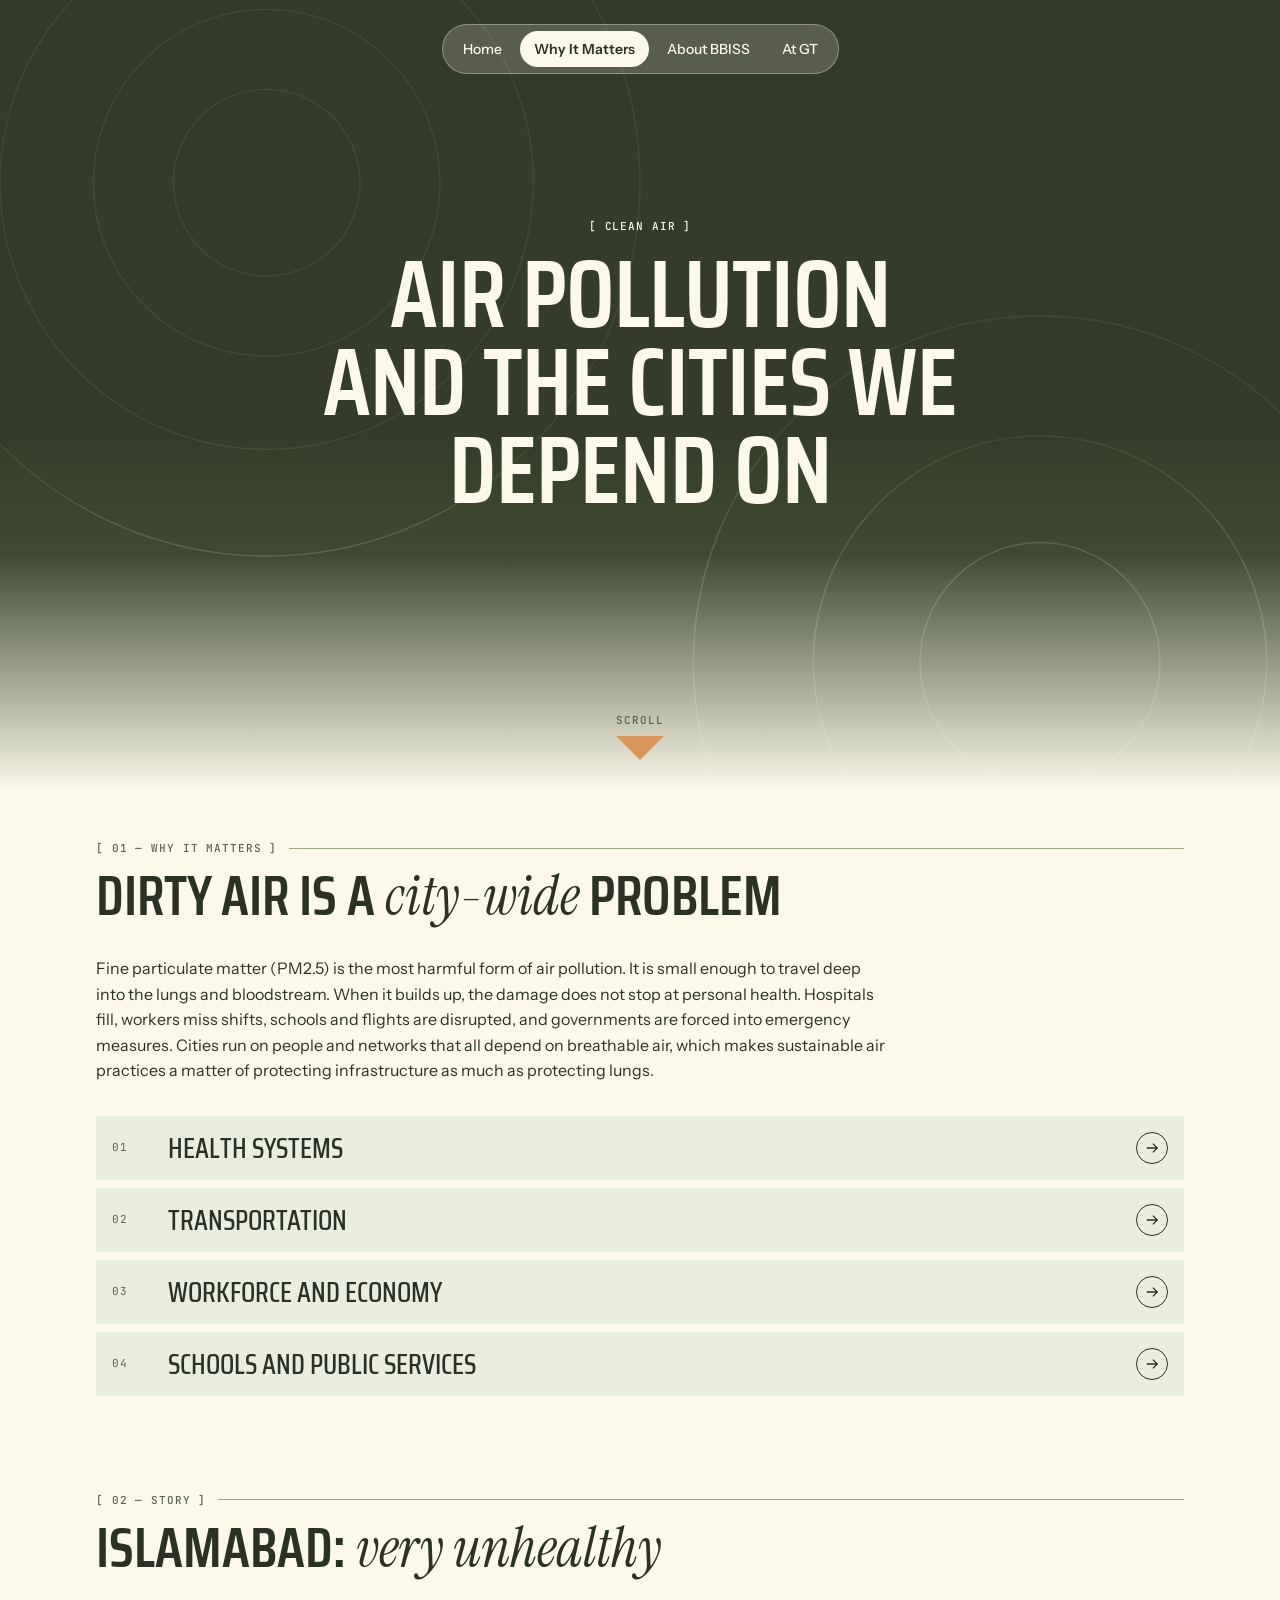
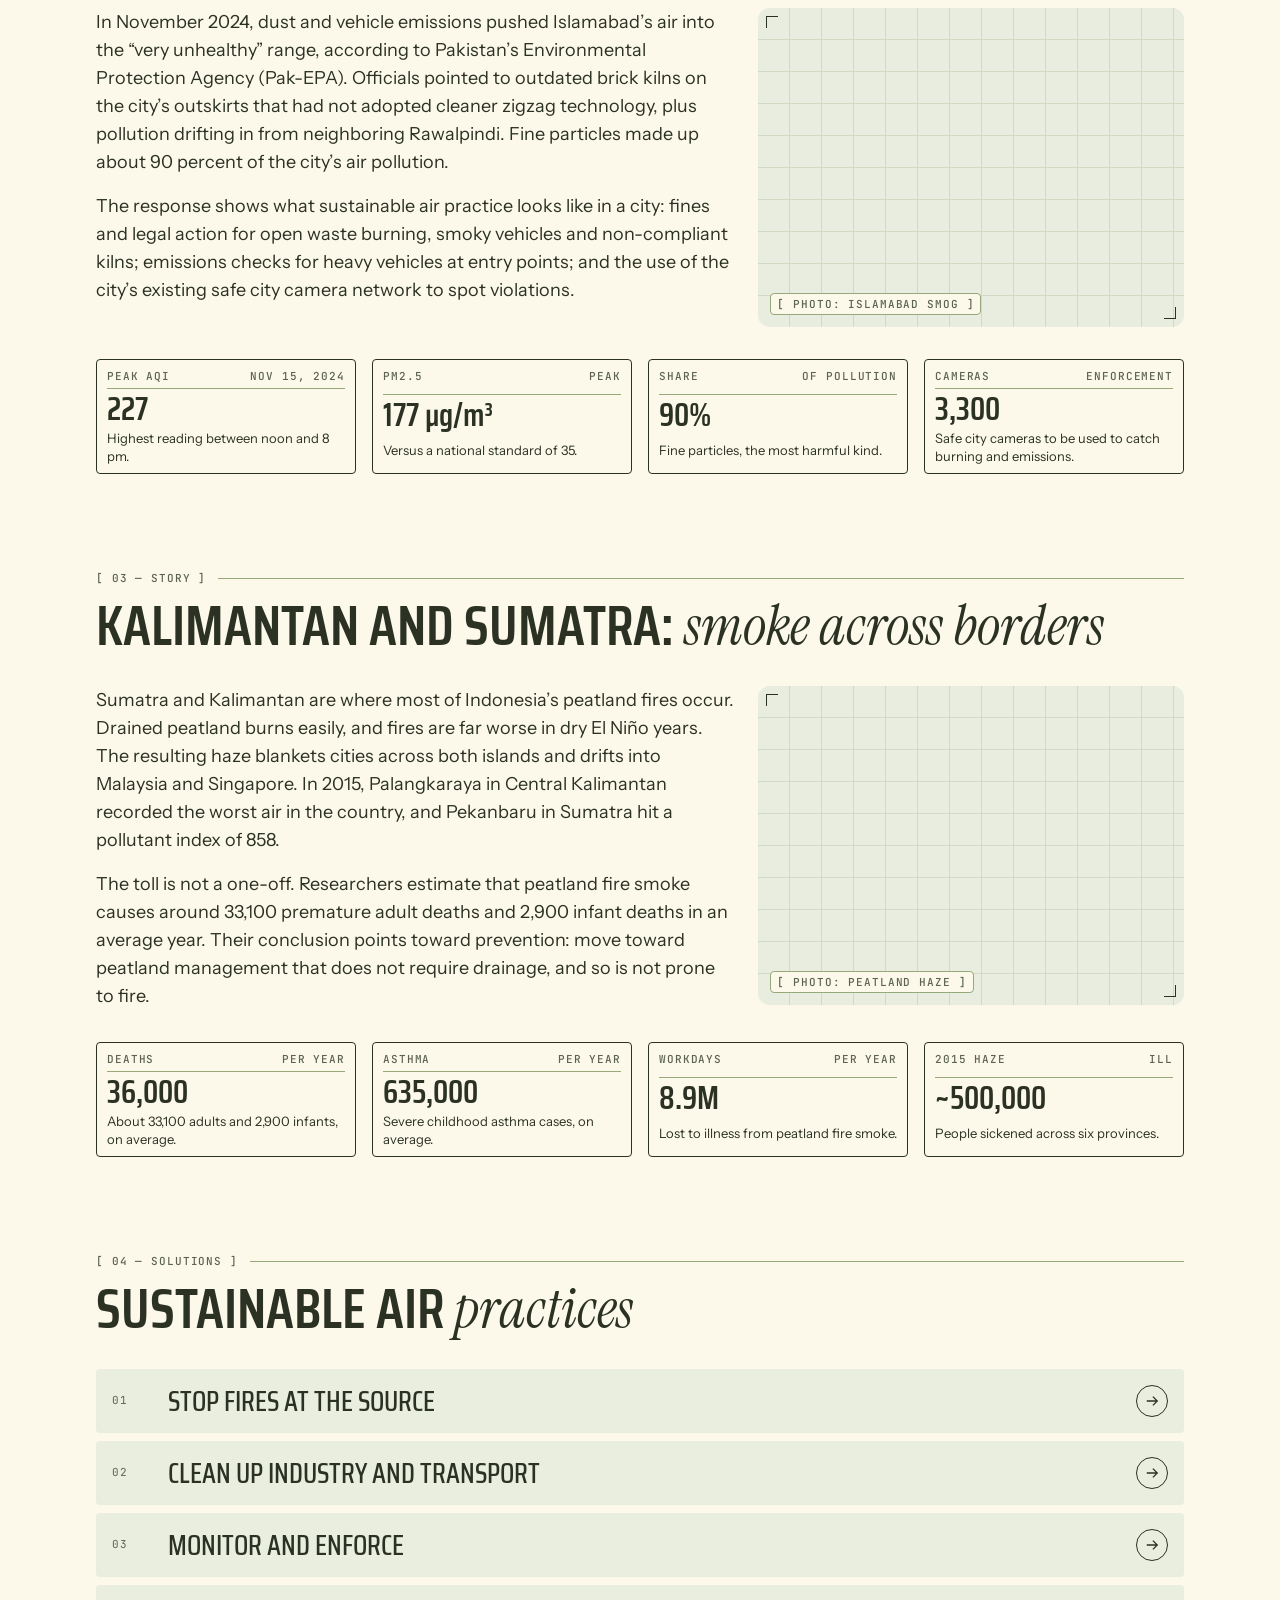
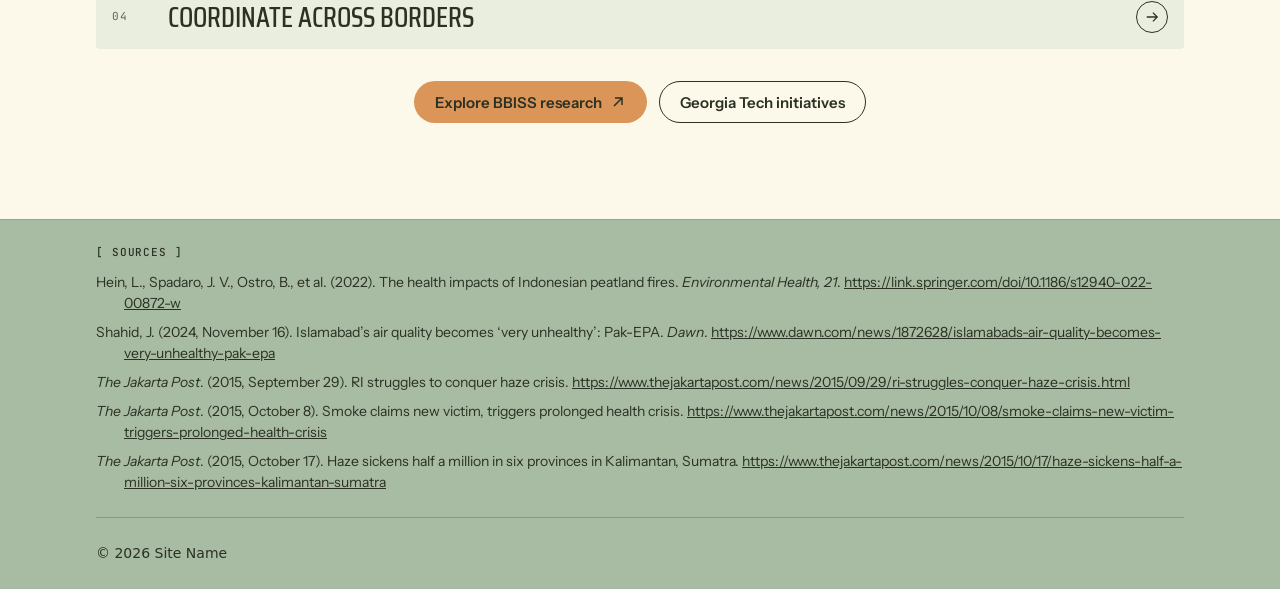
==== commit d0c72396: "Fix about.html nav: remove broken Clean Air link The Clean Air link pointed to air-quality.html, whi" ====
--- a/about.html
+++ b/about.html
@@ -34,9 +34,8 @@
       <nav class="site-nav" id="site-nav" aria-label="Main">
         <ul class="nav-list">
           <li><a href="index.html">Home</a></li>
-          <li><a href="about.html">Why It Matters</a></li>
+          <li><a href="about.html" aria-current="page">Why It Matters</a></li>
           <li><a href="projects.html">About BBISS</a></li>
-          <li><a href="air-quality.html" aria-current="page">Clean Air</a></li>
           <li><a href="resources.html">At GT</a></li>
         </ul>
       </nav>
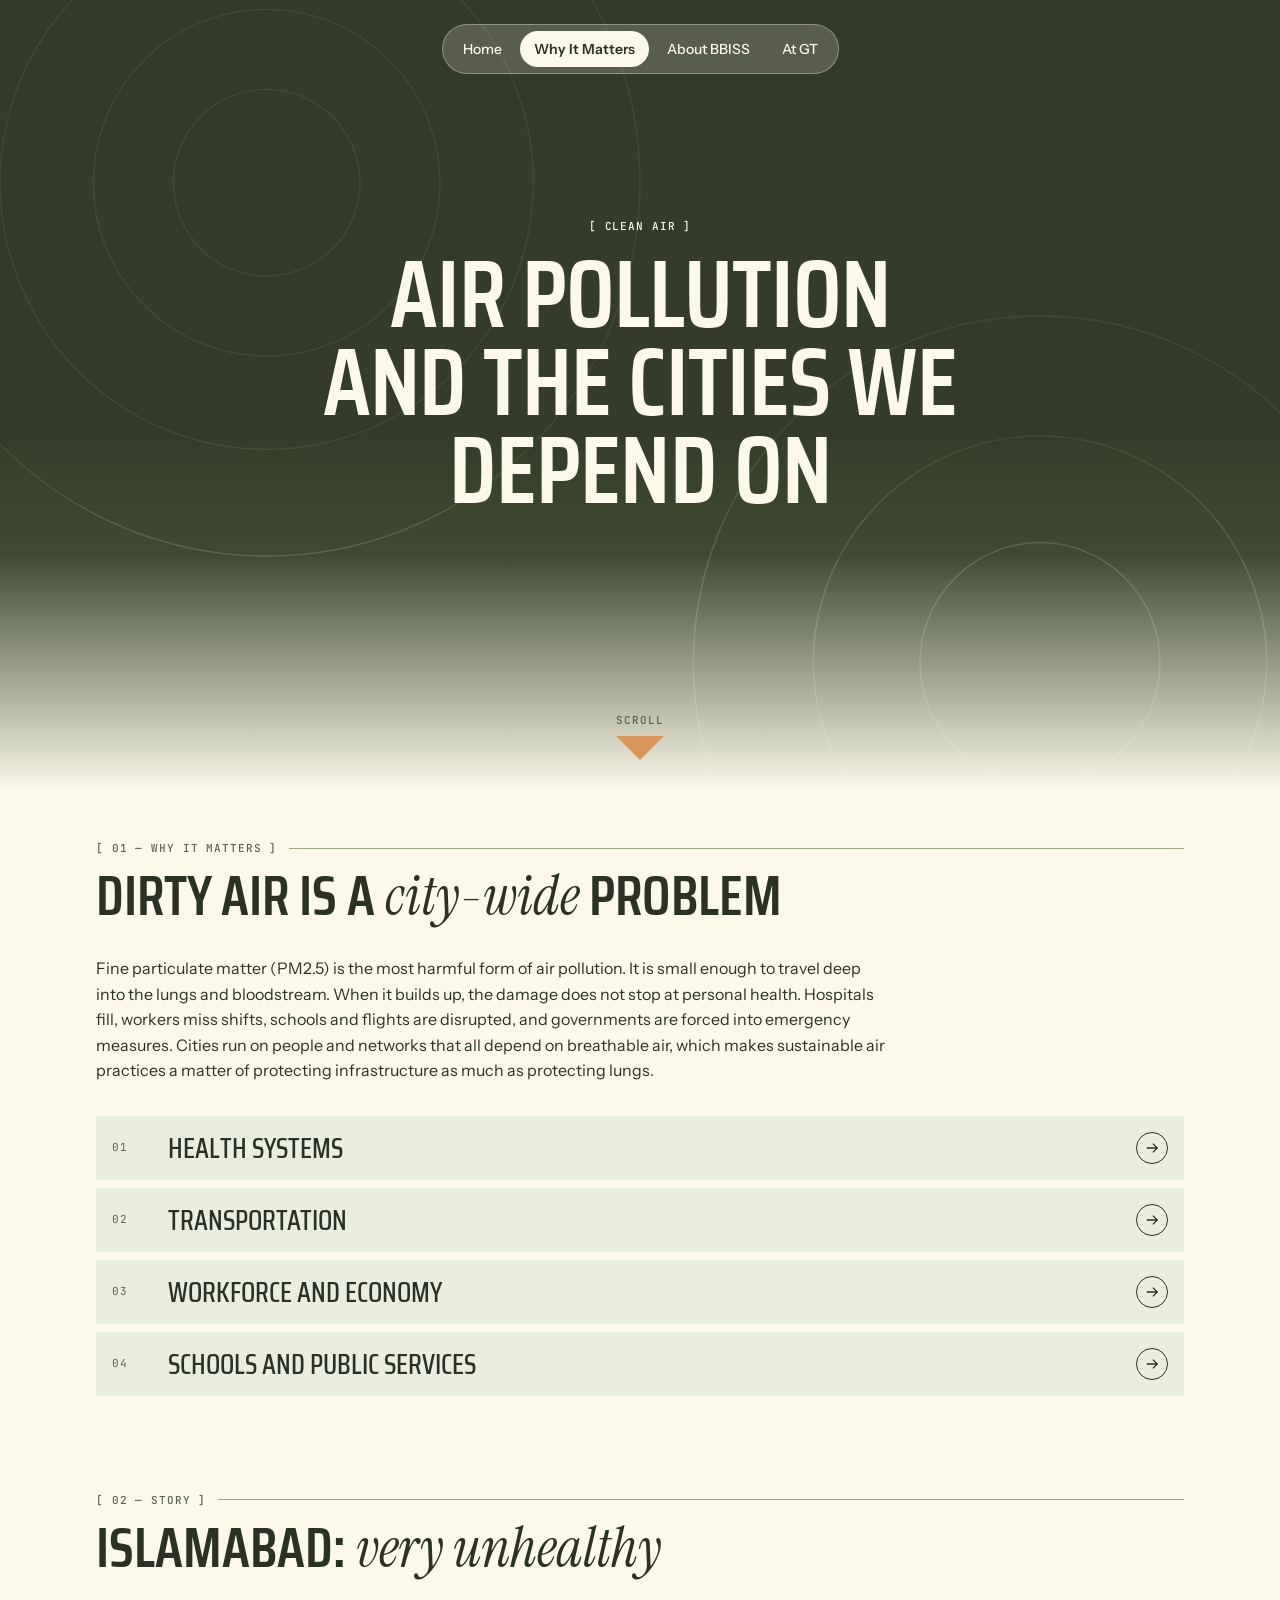
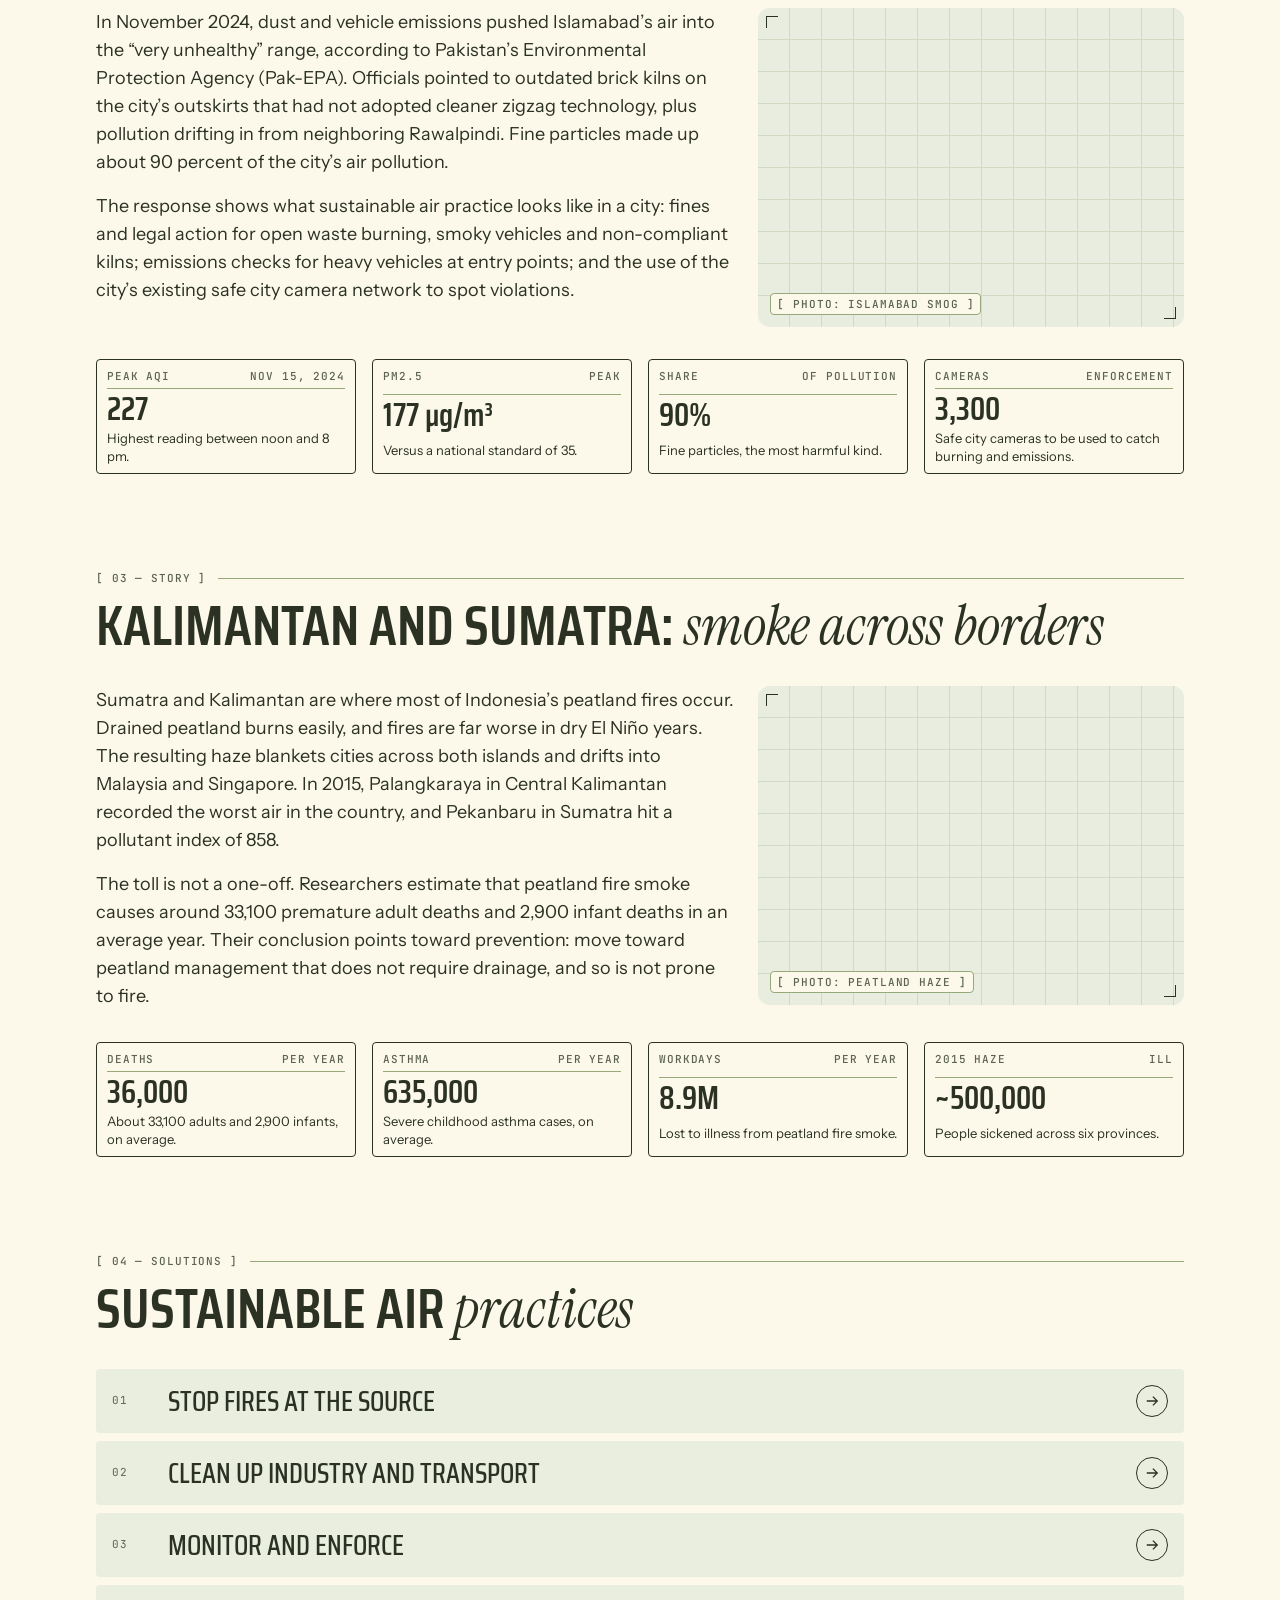
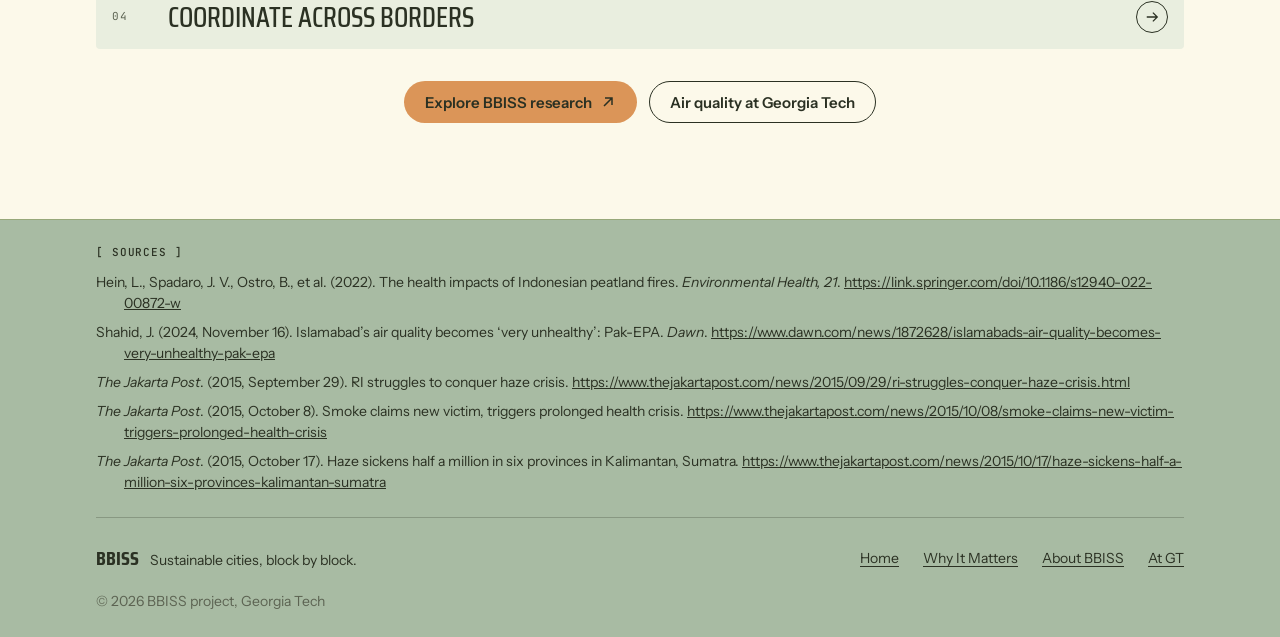
==== commit 9bbe0532: "Add new home page and integrate it with the rest of the site Bring in the latest home page work (sto" ====
--- a/about.html
+++ b/about.html
@@ -4,7 +4,7 @@
   <meta charset="UTF-8">
   <meta name="viewport" content="width=device-width, initial-scale=1">
   <meta name="description" content="How air pollution harms people and city infrastructure, and why sustainable air practices matter: stories from Islamabad, Kalimantan and Sumatra.">
-  <title>Clean Air &amp; Cities | Site Name</title>
+  <title>Clean Air &amp; Cities | BBISS</title>
   <link rel="stylesheet" href="css/styles.css">
   <link rel="stylesheet" href="css/bbiss.css">
   <style>
@@ -206,7 +206,7 @@
         </ul>
         <div class="bbiss-actions">
           <a class="bb-btn bb-btn--primary" href="https://sustainablesystems.gatech.edu/" target="_blank" rel="noopener">Explore BBISS research <svg viewBox="0 0 16 16" fill="none" stroke="currentColor" stroke-width="1.5" aria-hidden="true"><path d="M4 12 12 4M5 4h7v7"/></svg></a>
-          <a class="bb-btn bb-btn--secondary" href="resources.html">Georgia Tech initiatives</a>
+          <a class="bb-btn bb-btn--secondary" href="resources.html">Air quality at Georgia Tech</a>
         </div>
       </div>
     </section>
@@ -224,7 +224,16 @@
           <li><i>The Jakarta Post</i>. (2015, October 17). Haze sickens half a million in six provinces in Kalimantan, Sumatra. <a href="https://www.thejakartapost.com/news/2015/10/17/haze-sickens-half-a-million-six-provinces-kalimantan-sumatra" target="_blank" rel="noopener">https://www.thejakartapost.com/news/2015/10/17/haze-sickens-half-a-million-six-provinces-kalimantan-sumatra</a></li>
         </ul>
       </section>
-      <p>&copy; <span id="year"></span> Site Name</p>
+      <div class="footer-grid">
+        <p class="footer-brand"><b>BBISS</b> Sustainable cities, block by block.</p>
+        <ul class="footer-links">
+          <li><a href="index.html">Home</a></li>
+          <li><a href="about.html">Why It Matters</a></li>
+          <li><a href="projects.html">About BBISS</a></li>
+          <li><a href="resources.html">At GT</a></li>
+        </ul>
+        <p>&copy; <span id="year"></span> BBISS project, Georgia Tech</p>
+      </div>
     </div>
   </footer>
 </body>
--- a/css/bbiss.css
+++ b/css/bbiss.css
@@ -246,6 +246,17 @@
 .bbiss-refs li { padding-left: 2em; text-indent: -2em; }
 .bbiss-refs a { color: var(--forest); overflow-wrap: anywhere; }
 
+/* Site footer: brand, page links and copyright (shared by every page) */
+.footer-grid { display: grid; gap: var(--space-4); font-family: var(--font-sans); }
+.footer-grid p { margin: 0; }
+.footer-brand b { margin-right: var(--space-2); font-family: var(--font-display); font-size: 20px; }
+.footer-links { display: flex; flex-wrap: wrap; gap: var(--space-2) var(--space-6); margin: 0; padding: 0; list-style: none; }
+.footer-links a { color: var(--forest); text-underline-offset: 3px; }
+@media (min-width: 768px) {
+  .footer-grid { grid-template-columns: 1fr auto; align-items: center; }
+  .footer-grid > p:last-child { grid-column: 1 / -1; color: var(--muted); }
+}
+
 /* ==========================================================================
    Header: the style guide's nav pill over the hero (projects.html only).
    Phones keep the site's menu button + side panel from css/styles.css.
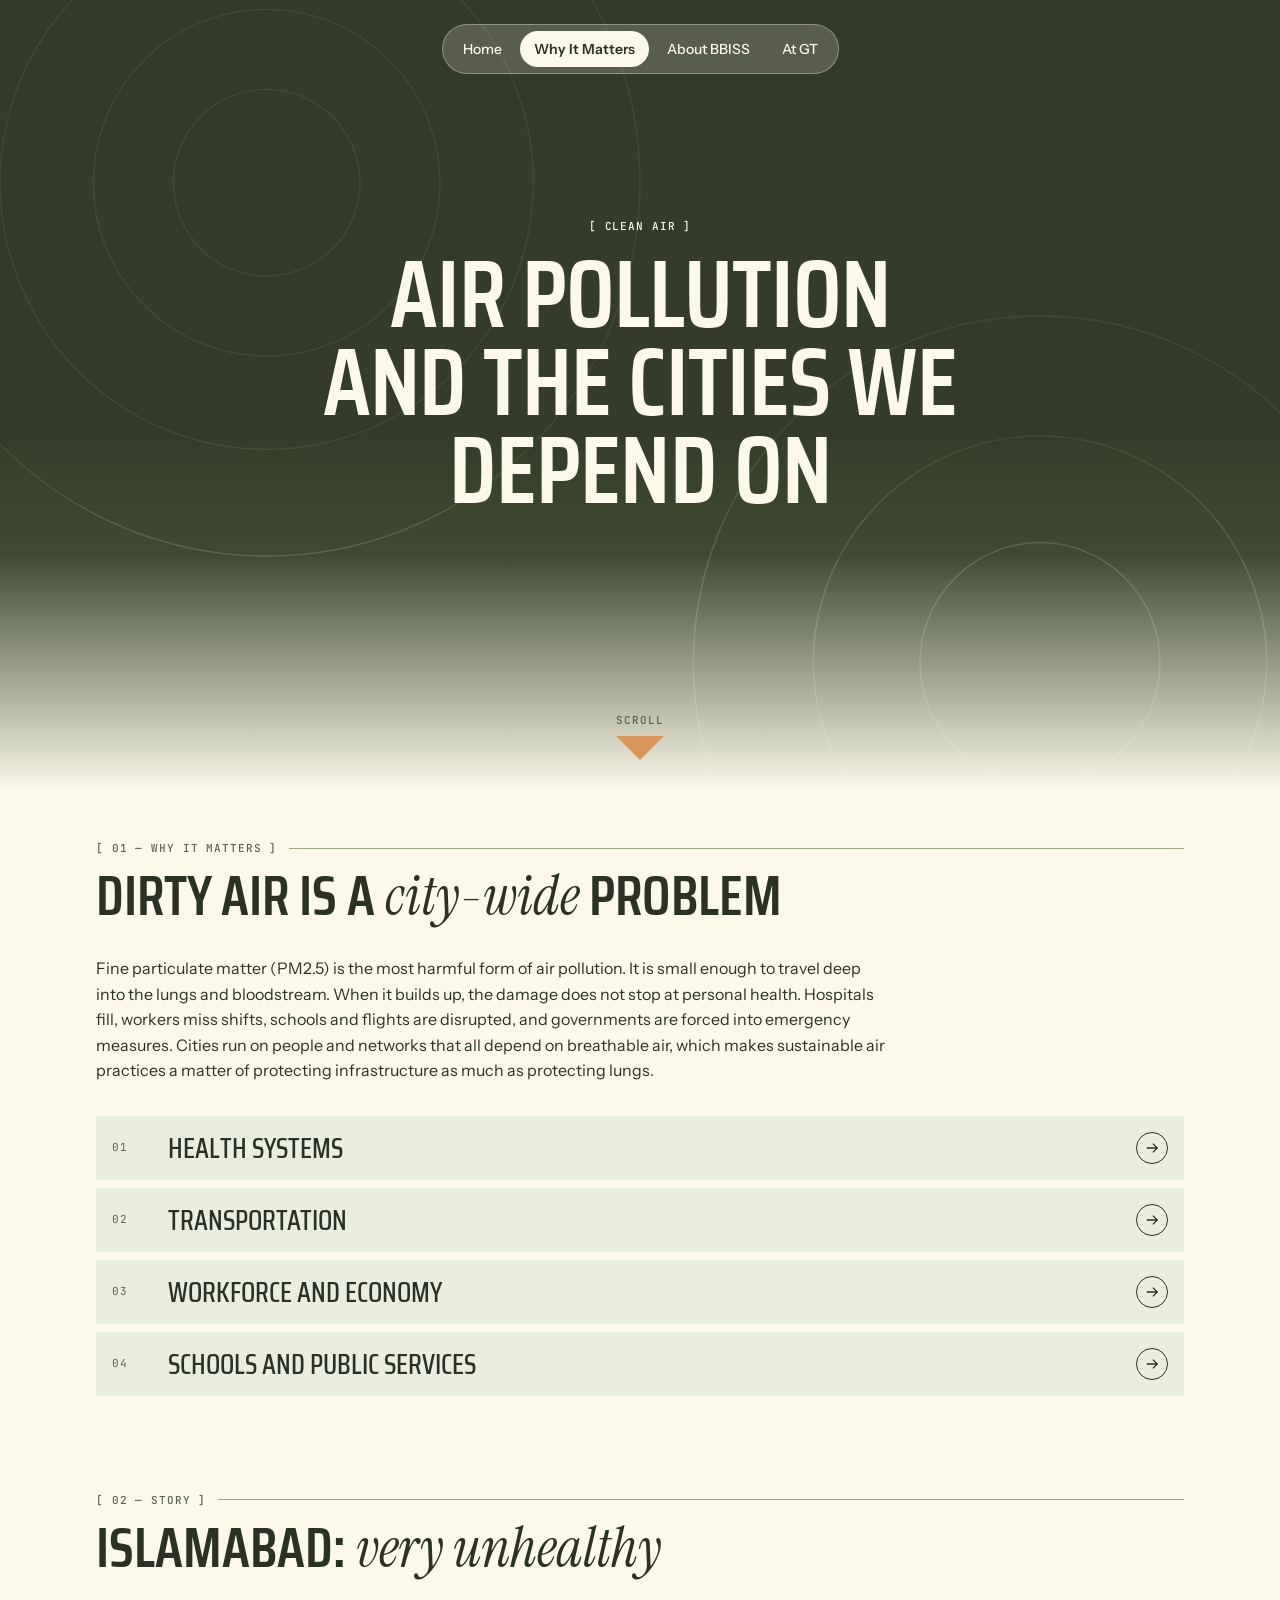
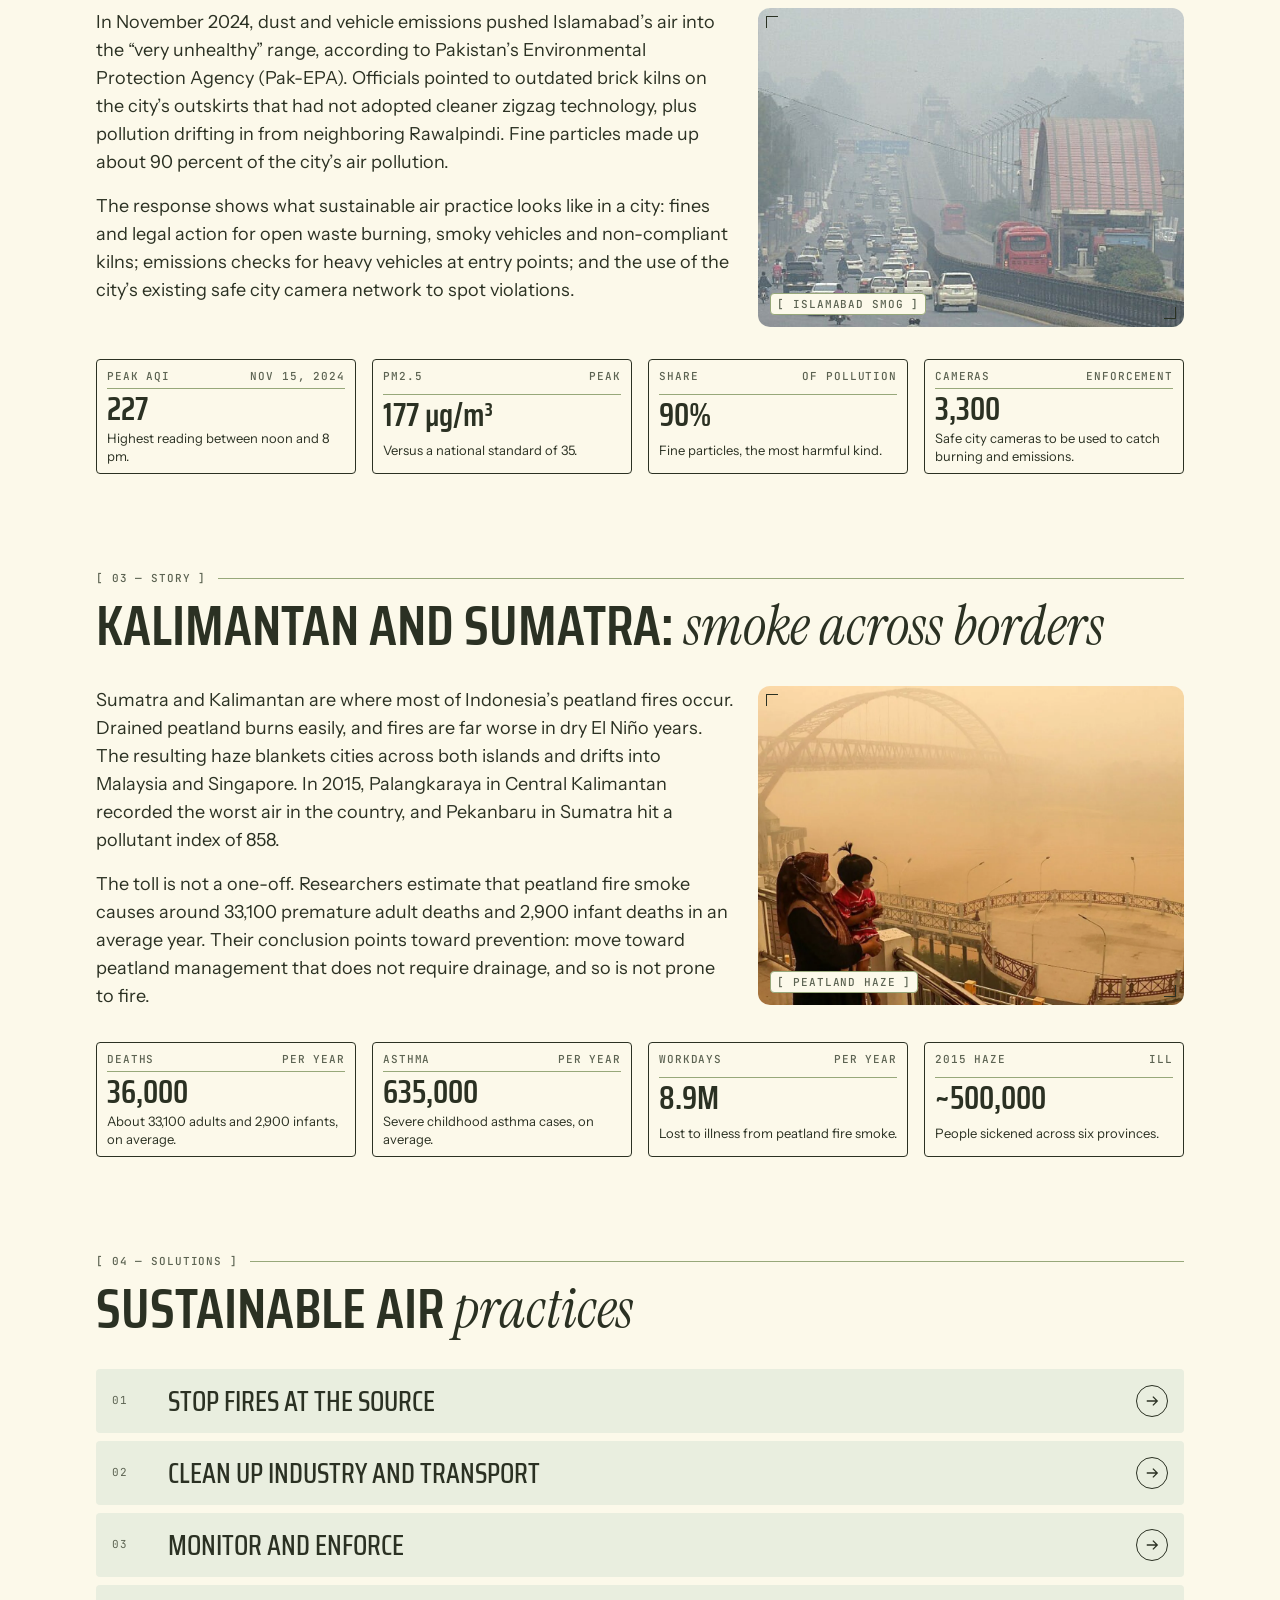
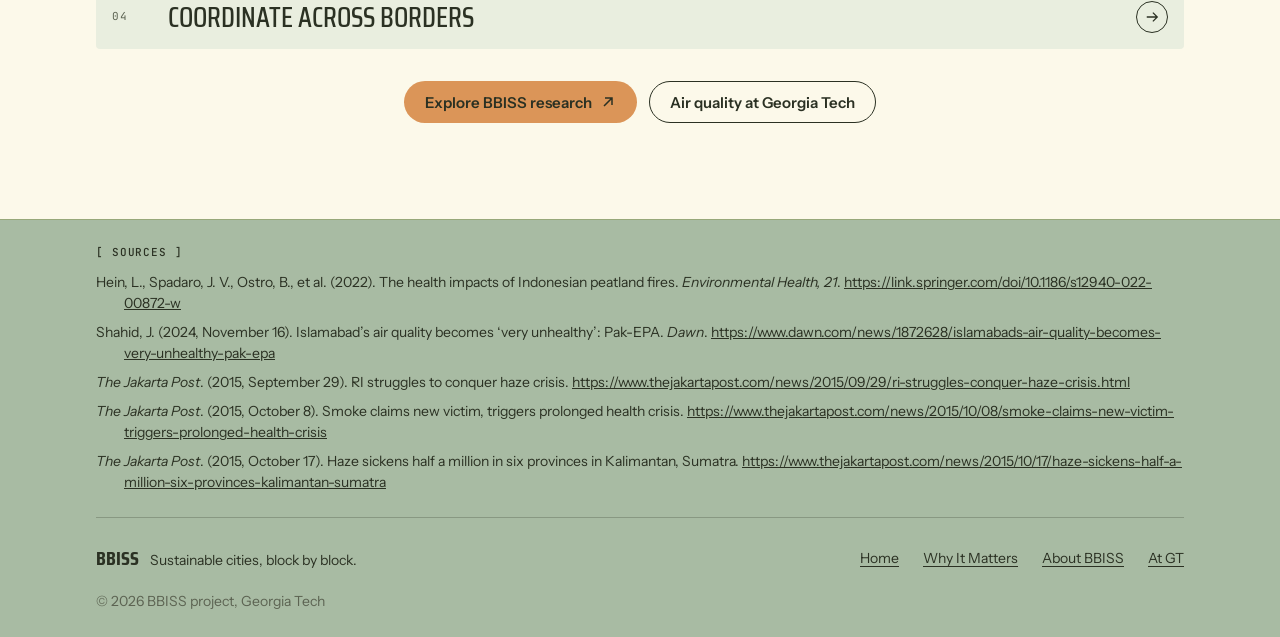
==== commit 23d93f82: "Restyle home page to the BBISS style guide and polish the site Home page - Use the style guide's sec" ====
--- a/about.html
+++ b/about.html
@@ -5,6 +5,10 @@
   <meta name="viewport" content="width=device-width, initial-scale=1">
   <meta name="description" content="How air pollution harms people and city infrastructure, and why sustainable air practices matter: stories from Islamabad, Kalimantan and Sumatra.">
   <title>Clean Air &amp; Cities | BBISS</title>
+  <link rel="icon" href="data:image/svg+xml,%3Csvg xmlns='http://www.w3.org/2000/svg' viewBox='0 0 32 32'%3E%3Crect width='32' height='32' rx='8' fill='%232b3123'/%3E%3Ccircle cx='16' cy='16' r='9' fill='none' stroke='%2397a87a' stroke-width='2'/%3E%3Ccircle cx='16' cy='16' r='4' fill='%23db9558'/%3E%3C/svg%3E">
+  <link rel="preconnect" href="https://fonts.googleapis.com">
+  <link rel="preconnect" href="https://fonts.gstatic.com" crossorigin>
+  <link rel="stylesheet" href="https://fonts.googleapis.com/css2?family=Instrument+Sans:wght@400;500;600&family=Instrument+Serif:ital@0;1&family=JetBrains+Mono:wght@500&family=Saira+Condensed:wght@500;600&display=fallback">
   <link rel="stylesheet" href="css/styles.css">
   <link rel="stylesheet" href="css/bbiss.css">
   <style>
@@ -13,6 +17,8 @@
     .aq-stats .bb-note { flex: 1 1 200px; max-width: none; }
     .aq-story { display: grid; gap: var(--space-6); margin-top: var(--space-8); }
     @media (min-width: 768px) { .aq-story { grid-template-columns: 3fr 2fr; align-items: start; } }
+    .aq-copy { margin: 0 0 var(--space-4); font-size: 18px; line-height: 28px; }
+    .aq-copy:last-child { margin-bottom: 0; }
   </style>
   <script>document.documentElement.classList.add("js");</script>
   <script src="js/main.js" defer></script>
@@ -118,14 +124,14 @@
         </div>
         <div class="aq-story">
           <div data-reveal>
-            <p style="margin:0 0 var(--space-4);font-size:18px;line-height:28px">In November 2024, dust and vehicle emissions pushed Islamabad&rsquo;s air into the &ldquo;very unhealthy&rdquo; range, according to Pakistan&rsquo;s Environmental Protection Agency (Pak-EPA). Officials pointed to outdated brick kilns on the city&rsquo;s outskirts that had not adopted cleaner zigzag technology, plus pollution drifting in from neighboring Rawalpindi. Fine particles made up about 90 percent of the city&rsquo;s air pollution.</p>
-            <p style="margin:0;font-size:18px;line-height:28px">The response shows what sustainable air practice looks like in a city: fines and legal action for open waste burning, smoky vehicles and non-compliant kilns; emissions checks for heavy vehicles at entry points; and the use of the city&rsquo;s existing safe city camera network to spot violations.</p>
-          </div>
-          <div class="bb-photo bb-photo--empty" role="img" aria-label="Placeholder for a photo of smog over an Islamabad avenue">
-            <!-- Replace with: <div class="bb-photo"><img src="images/islamabad-smog.jpg" alt="..." width="..." height="..."></div> -->
+            <p class="aq-copy">In November 2024, dust and vehicle emissions pushed Islamabad&rsquo;s air into the &ldquo;very unhealthy&rdquo; range, according to Pakistan&rsquo;s Environmental Protection Agency (Pak-EPA). Officials pointed to outdated brick kilns on the city&rsquo;s outskirts that had not adopted cleaner zigzag technology, plus pollution drifting in from neighboring Rawalpindi. Fine particles made up about 90 percent of the city&rsquo;s air pollution.</p>
+            <p class="aq-copy">The response shows what sustainable air practice looks like in a city: fines and legal action for open waste burning, smoky vehicles and non-compliant kilns; emissions checks for heavy vehicles at entry points; and the use of the city&rsquo;s existing safe city camera network to spot violations.</p>
+          </div>
+          <div class="bb-photo" data-reveal>
+            <img src="images/ish.jpg" alt="Traffic and metro buses on a city avenue under thick grey smog" width="800" height="480" loading="lazy">
             <span class="bb-photo__tick bb-photo__tick--tl"></span>
             <span class="bb-photo__tick bb-photo__tick--br"></span>
-            <span class="bb-label bb-photo__cap">[ Photo: Islamabad smog ]</span>
+            <span class="bb-label bb-photo__cap">[ Islamabad smog ]</span>
           </div>
         </div>
         <div class="aq-stats" data-reveal>
@@ -145,14 +151,14 @@
         </div>
         <div class="aq-story">
           <div data-reveal>
-            <p style="margin:0 0 var(--space-4);font-size:18px;line-height:28px">Sumatra and Kalimantan are where most of Indonesia&rsquo;s peatland fires occur. Drained peatland burns easily, and fires are far worse in dry El Ni&ntilde;o years. The resulting haze blankets cities across both islands and drifts into Malaysia and Singapore. In 2015, Palangkaraya in Central Kalimantan recorded the worst air in the country, and Pekanbaru in Sumatra hit a pollutant index of 858.</p>
-            <p style="margin:0;font-size:18px;line-height:28px">The toll is not a one-off. Researchers estimate that peatland fire smoke causes around 33,100 premature adult deaths and 2,900 infant deaths in an average year. Their conclusion points toward prevention: move toward peatland management that does not require drainage, and so is not prone to fire.</p>
-          </div>
-          <div class="bb-photo bb-photo--empty" role="img" aria-label="Placeholder for a photo of haze over Sumatra or Kalimantan">
-            <!-- Replace with: <div class="bb-photo"><img src="images/peatland-haze.jpg" alt="..." width="..." height="..."></div> -->
+            <p class="aq-copy">Sumatra and Kalimantan are where most of Indonesia&rsquo;s peatland fires occur. Drained peatland burns easily, and fires are far worse in dry El Ni&ntilde;o years. The resulting haze blankets cities across both islands and drifts into Malaysia and Singapore. In 2015, Palangkaraya in Central Kalimantan recorded the worst air in the country, and Pekanbaru in Sumatra hit a pollutant index of 858.</p>
+            <p class="aq-copy">The toll is not a one-off. Researchers estimate that peatland fire smoke causes around 33,100 premature adult deaths and 2,900 infant deaths in an average year. Their conclusion points toward prevention: move toward peatland management that does not require drainage, and so is not prone to fire.</p>
+          </div>
+          <div class="bb-photo" data-reveal>
+            <img src="images/yellow_haze.webp" alt="A masked mother and child look out over a bridge almost hidden in orange peatland smoke" width="1536" height="864" loading="lazy">
             <span class="bb-photo__tick bb-photo__tick--tl"></span>
             <span class="bb-photo__tick bb-photo__tick--br"></span>
-            <span class="bb-label bb-photo__cap">[ Photo: Peatland haze ]</span>
+            <span class="bb-label bb-photo__cap">[ Peatland haze ]</span>
           </div>
         </div>
         <div class="aq-stats" data-reveal>
--- a/css/styles.css
+++ b/css/styles.css
@@ -38,30 +38,24 @@
   --stagger: 50ms;
 }
 
-/* Cross-page transitions (supported browsers only; others navigate normally) */
+/* Cross-page transitions (supported browsers only; others navigate normally).
+   The old page stays fully opaque underneath while the new one fades in over it,
+   so there is never a frame where both are see-through and the page flashes. */
 @view-transition {
   navigation: auto;
 }
 
 ::view-transition-old(root) {
-  animation: page-out var(--dur-base) var(--ease-in-out) both;
+  animation: none;
 }
 
 ::view-transition-new(root) {
-  animation: page-in var(--dur-slow) var(--ease-out) both;
-}
-
-@keyframes page-out {
-  to {
-    opacity: 0;
-    transform: translateY(-8px);
-  }
+  animation: page-in var(--dur-base) var(--ease-out) both;
 }
 
 @keyframes page-in {
   from {
     opacity: 0;
-    transform: translateY(12px);
   }
 }
 
@@ -91,6 +85,11 @@
 
 body.nav-open {
   overflow: hidden;
+}
+
+/* Keep the hidden attribute authoritative even when a class sets display */
+[hidden] {
+  display: none !important;
 }
 
 img,
@@ -308,19 +307,21 @@
 }
 
 /* ==========================================================================
-   Scroll reveal: add data-reveal to any element to fade it up into view
+   Scroll reveal: add data-reveal to any element to fade it up into view.
+   js/main.js marks only the ones below the fold as is-pending, so content
+   that is on screen when a page opens shows straight away.
    ========================================================================== */
 
-.js [data-reveal] {
+.js [data-reveal].is-pending {
   opacity: 0;
   transform: translateY(1.5rem);
-  transition: opacity var(--dur-slow) ease, transform var(--dur-slow) var(--ease-out);
-  transition-delay: calc(var(--i, 0) * var(--stagger));
 }
 
 .js [data-reveal].is-visible {
   opacity: 1;
   transform: none;
+  transition: opacity var(--dur-slow) ease, transform var(--dur-slow) var(--ease-out);
+  transition-delay: calc(var(--i, 0) * var(--stagger));
 }
 
 /* ==========================================================================
@@ -439,7 +440,7 @@
     transition-delay: 0s !important;
   }
 
-  .js [data-reveal] {
+  .js [data-reveal].is-pending {
     opacity: 1;
     transform: none;
   }
--- a/css/bbiss.css
+++ b/css/bbiss.css
@@ -1,9 +1,7 @@
-@import url("https://fonts.googleapis.com/css2?family=Instrument+Sans:wght@400;500;600&family=Instrument+Serif:ital@0;1&family=JetBrains+Mono:wght@500&family=Saira+Condensed:wght@500;600&display=swap");
-
 /* ==========================================================================
    BBISS design system: tokens + components for the About BBISS page.
    Source of truth: the BBISS design system (tokens.json, components/bundle.css).
-   Load after css/styles.css.
+   Load after css/styles.css. Each page loads the fonts itself (see its <head>).
    ========================================================================== */
 
 :root {
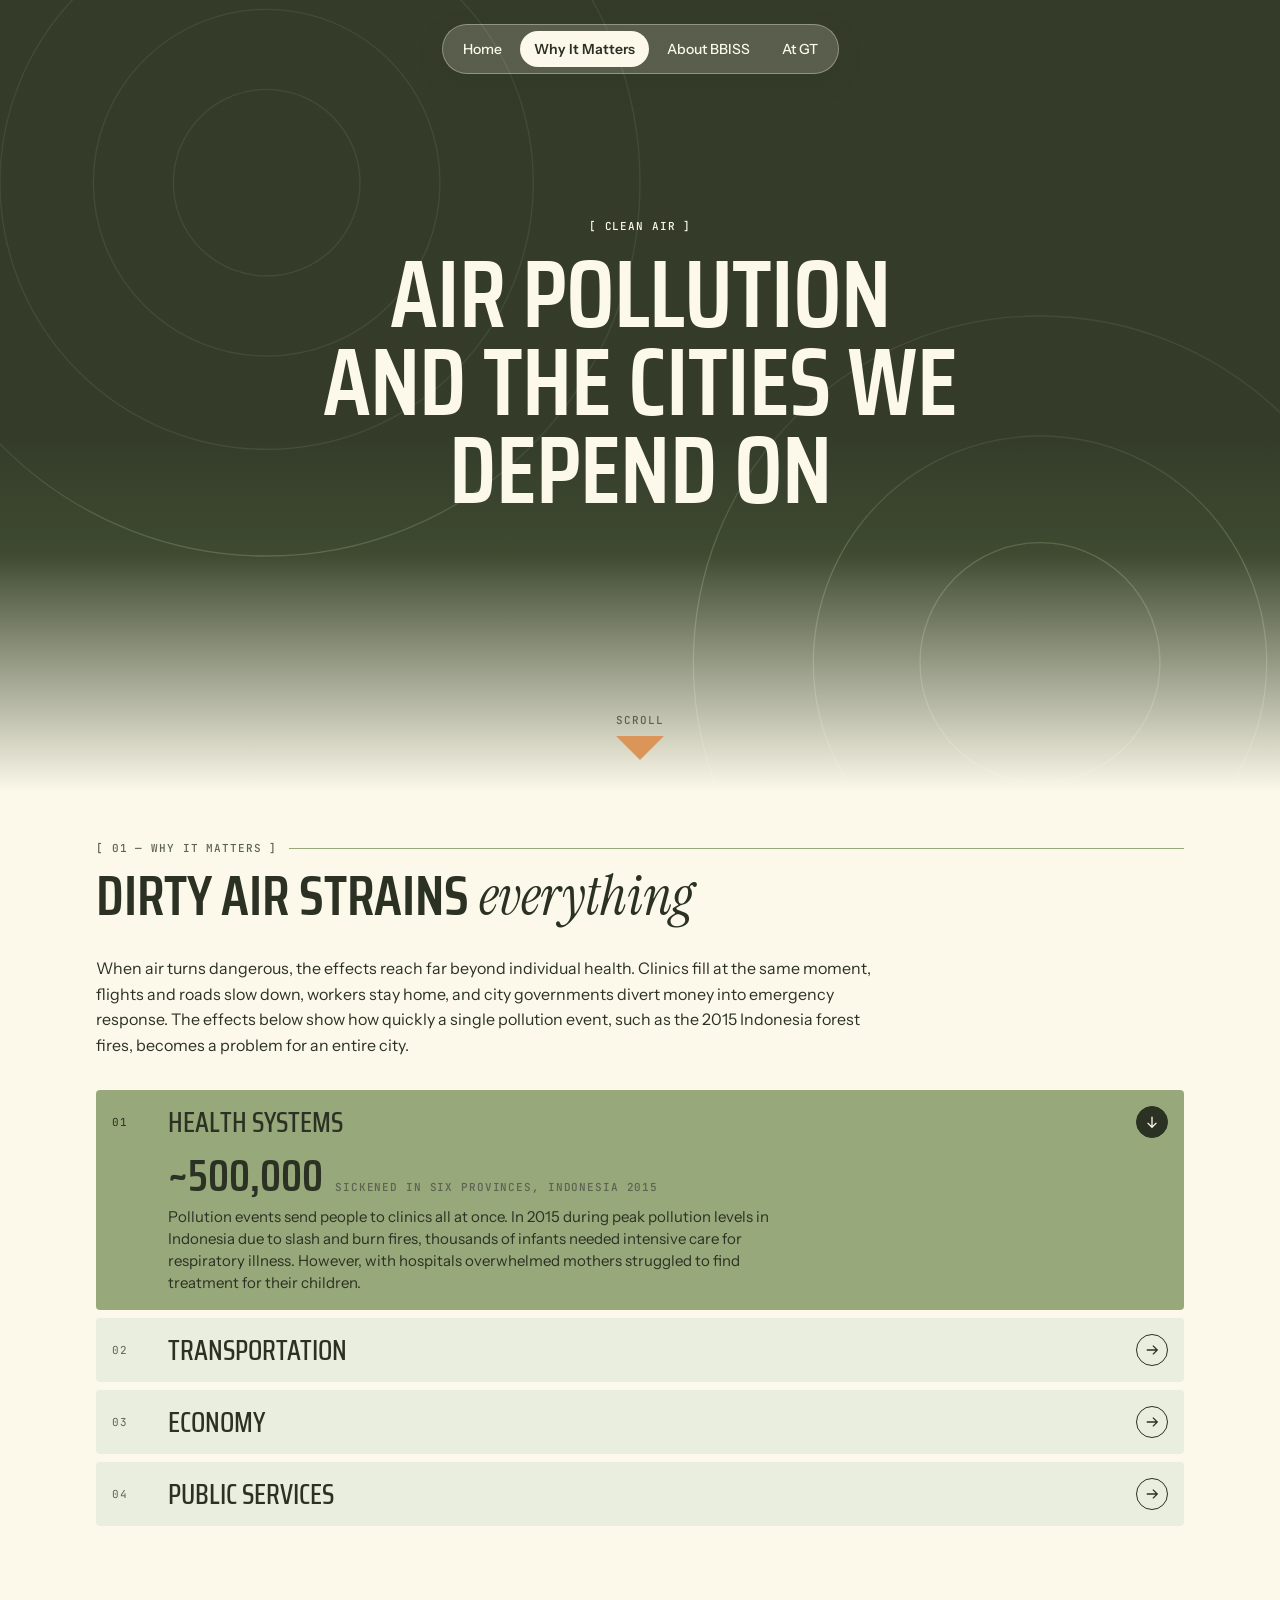
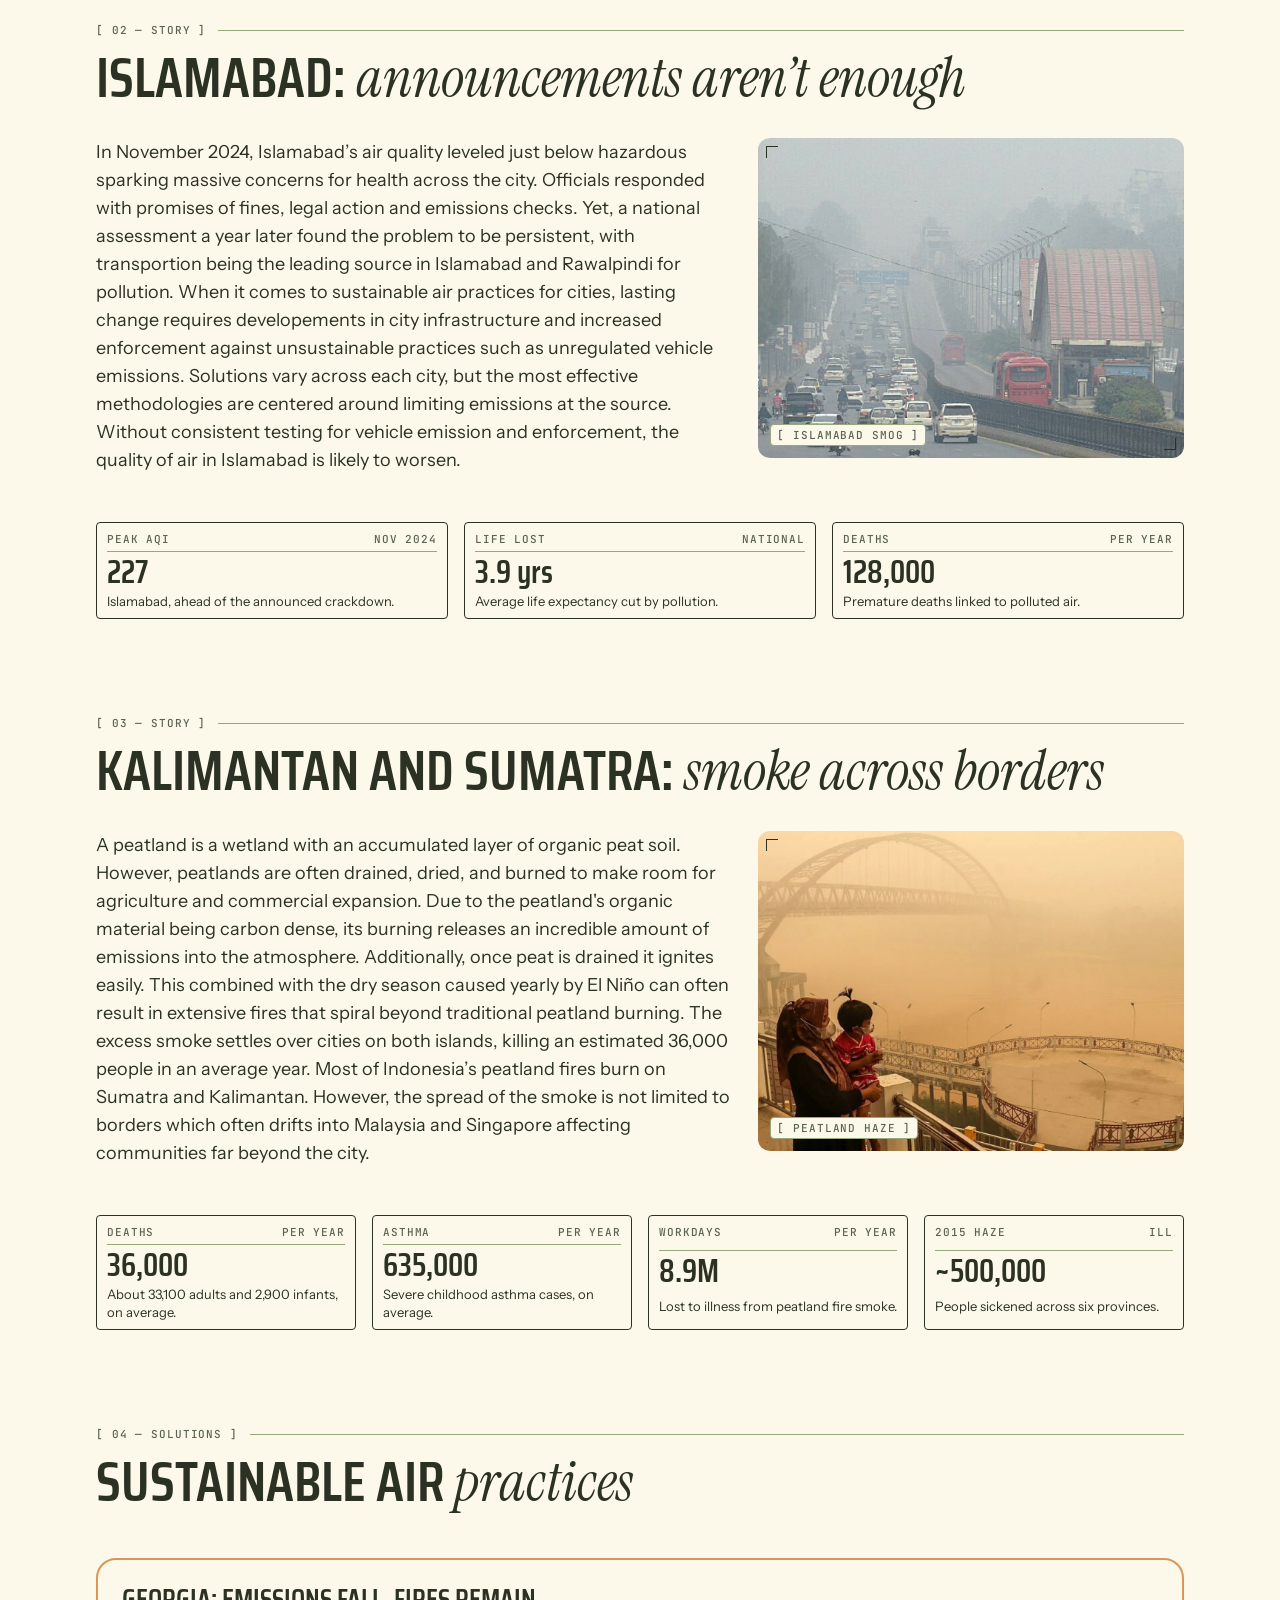
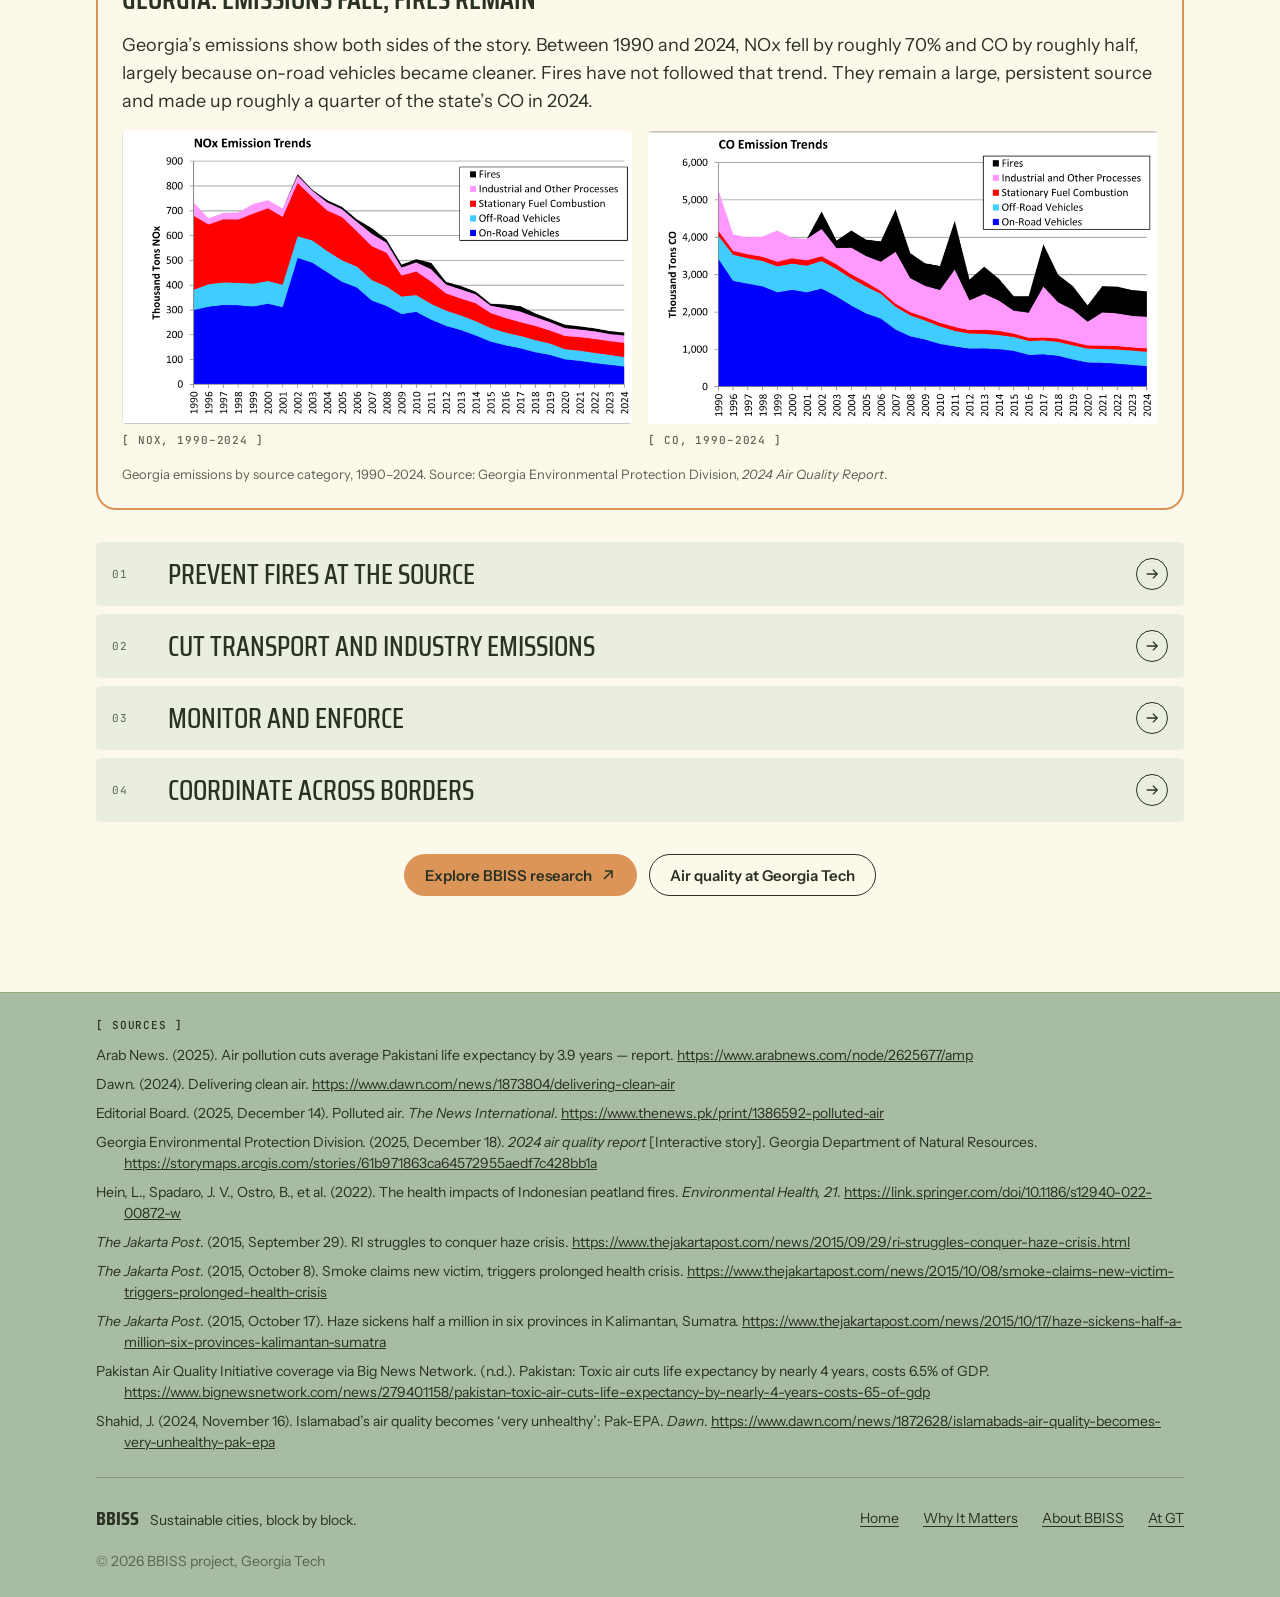
==== commit 93169e02: "Finalized About Page for Why It Matters." ====
--- a/about.html
+++ b/about.html
@@ -3,7 +3,7 @@
 <head>
   <meta charset="UTF-8">
   <meta name="viewport" content="width=device-width, initial-scale=1">
-  <meta name="description" content="How air pollution harms people and city infrastructure, and why sustainable air practices matter: stories from Islamabad, Kalimantan and Sumatra.">
+  <meta name="description" content="How fine particle pollution harms people and city systems, and why sustainable air practices matter: Islamabad, Kalimantan and Sumatra.">
   <title>Clean Air &amp; Cities | BBISS</title>
   <link rel="icon" href="data:image/svg+xml,%3Csvg xmlns='http://www.w3.org/2000/svg' viewBox='0 0 32 32'%3E%3Crect width='32' height='32' rx='8' fill='%232b3123'/%3E%3Ccircle cx='16' cy='16' r='9' fill='none' stroke='%2397a87a' stroke-width='2'/%3E%3Ccircle cx='16' cy='16' r='4' fill='%23db9558'/%3E%3C/svg%3E">
   <link rel="preconnect" href="https://fonts.googleapis.com">
@@ -12,13 +12,26 @@
   <link rel="stylesheet" href="css/styles.css">
   <link rel="stylesheet" href="css/bbiss.css">
   <style>
-    /* Page-only helpers: stat callouts laid out in a row */
+    /* Page-only helpers (built from the BBISS tokens) */
     .aq-stats { display: flex; flex-wrap: wrap; gap: var(--space-4); margin-top: var(--space-8); }
     .aq-stats .bb-note { flex: 1 1 200px; max-width: none; }
     .aq-story { display: grid; gap: var(--space-6); margin-top: var(--space-8); }
-    @media (min-width: 768px) { .aq-story { grid-template-columns: 3fr 2fr; align-items: start; } }
     .aq-copy { margin: 0 0 var(--space-4); font-size: 18px; line-height: 28px; }
     .aq-copy:last-child { margin-bottom: 0; }
+    .aq-chart { margin: var(--space-12) 0 0; padding: var(--space-6); border: 2px solid var(--orange); border-radius: var(--radius-lg); background: var(--cream); }
+    .aq-chart > figcaption { margin: 0 0 var(--space-4); font-family: var(--font-display); font-weight: 600; font-size: 28px; line-height: 1.1; text-transform: uppercase; }
+    .aq-chart__src { margin: var(--space-4) 0 0; font-size: 13px; color: var(--muted); }
+    .aq-fact { display: flex; flex-wrap: wrap; align-items: baseline; gap: var(--space-3); padding: 0 var(--space-4) var(--space-2) 72px; }
+    .aq-big { font-family: var(--font-display); font-weight: 600; font-size: 44px; line-height: 1; }
+    .aq-graphs { display: grid; gap: var(--space-4); }
+    .aq-graphs figure { margin: 0; }
+    .aq-graphs img { width: 100%; height: auto; border-radius: var(--radius-sm); background: #fff; }
+    .aq-graphs figcaption { margin-top: var(--space-2); }
+    @media (min-width: 768px) {
+      .aq-graphs { grid-template-columns: 1fr 1fr; }
+      .aq-story { grid-template-columns: 3fr 2fr; align-items: start; }
+    }
+    @media (max-width: 600px) { .aq-fact { padding-left: var(--space-4); } }
   </style>
   <script>document.documentElement.classList.add("js");</script>
   <script src="js/main.js" defer></script>
@@ -75,18 +88,22 @@
       <div class="container">
         <div class="bb-heading" data-reveal>
           <div class="bb-heading__rule"><span class="bb-label">[ 01 — WHY IT MATTERS ]</span></div>
-          <h2 id="why-title">Dirty air is a <em>city-wide</em> problem</h2>
-        </div>
-        <p class="bbiss-copy" data-reveal>Fine particulate matter (PM2.5) is the most harmful form of air pollution. It is small enough to travel deep into the lungs and bloodstream. When it builds up, the damage does not stop at personal health. Hospitals fill, workers miss shifts, schools and flights are disrupted, and governments are forced into emergency measures. Cities run on people and networks that all depend on breathable air, which makes sustainable air practices a matter of protecting infrastructure as much as protecting lungs.</p>
+          <h2 id="why-title">Dirty air strains <em>everything</em></h2>
+        </div>
+
+        <p class="bbiss-copy" data-reveal>When air turns dangerous, the effects reach far beyond individual health. Clinics fill at the same moment, flights and roads slow down, workers stay home, and city governments divert money into emergency response. The effects below show how quickly a single pollution event, such as the 2015 Indonesia forest fires, becomes a problem for an entire city.</p>
 
         <ul class="bb-rows bbiss-stack">
-          <li class="bb-row">
-            <button type="button" aria-expanded="false" aria-controls="why-01">
+          <li class="bb-row is-open">
+            <button type="button" aria-expanded="true" aria-controls="why-01">
               <span class="bb-row__idx">01</span>
               <span class="bb-row__title">Health systems</span>
               <span class="bb-row__arrow"><svg viewBox="0 0 16 16" fill="none" stroke="currentColor" stroke-width="1.5" aria-hidden="true"><path d="M2 8h12M9 3l5 5-5 5"/></svg></span>
             </button>
-            <div class="bb-row__body" id="why-01"><div><p>Smoke and smog send people to clinics and hospitals at the same moment. During Indonesia&rsquo;s 2015 haze, almost half a million people fell ill across six provinces, and infants needed intensive care for respiratory illness.</p></div></div>
+            <div class="bb-row__body" id="why-01"><div>
+              <div class="aq-fact"><strong class="aq-big">~500,000</strong><span class="bb-label">sickened in six provinces, Indonesia 2015</span></div>
+              <p>Pollution events send people to clinics all at once. In 2015 during peak pollution levels in Indonesia due to slash and burn fires, thousands of infants needed intensive care for respiratory illness. However, with hospitals overwhelmed mothers struggled to find treatment for their children.</p>
+            </div></div>
           </li>
           <li class="bb-row">
             <button type="button" aria-expanded="false" aria-controls="why-02">
@@ -94,23 +111,32 @@
               <span class="bb-row__title">Transportation</span>
               <span class="bb-row__arrow"><svg viewBox="0 0 16 16" fill="none" stroke="currentColor" stroke-width="1.5" aria-hidden="true"><path d="M2 8h12M9 3l5 5-5 5"/></svg></span>
             </button>
-            <div class="bb-row__body" id="why-02"><div><p>Haze cuts visibility and grounds flights. In 2015, thick smoke left thousands of air travelers losing time and money, and recent fires in Kalimantan have again degraded visibility at airports.</p></div></div>
+            <div class="bb-row__body" id="why-02"><div>
+              <div class="aq-fact"><strong class="aq-big">&lt;800 m</strong><span class="bb-label">visibility in two Sumatran cities, 2015</span></div>
+              <p>Thick haze cuts visibility and disrupts travel. Thousands of air travelers lost time and money.</p>
+            </div></div>
           </li>
           <li class="bb-row">
             <button type="button" aria-expanded="false" aria-controls="why-03">
               <span class="bb-row__idx">03</span>
-              <span class="bb-row__title">Workforce and economy</span>
-              <span class="bb-row__arrow"><svg viewBox="0 0 16 16" fill="none" stroke="currentColor" stroke-width="1.5" aria-hidden="true"><path d="M2 8h12M9 3l5 5-5 5"/></svg></span>
-            </button>
-            <div class="bb-row__body" id="why-03"><div><p>Peatland fires in Sumatra and Kalimantan are estimated to cost about 8.9 million lost workdays in an average year, on top of hospitalizations and severe childhood asthma.</p></div></div>
+              <span class="bb-row__title">Economy</span>
+              <span class="bb-row__arrow"><svg viewBox="0 0 16 16" fill="none" stroke="currentColor" stroke-width="1.5" aria-hidden="true"><path d="M2 8h12M9 3l5 5-5 5"/></svg></span>
+            </button>
+            <div class="bb-row__body" id="why-03"><div>
+              <div class="aq-fact"><strong class="aq-big">6.5% of GDP</strong><span class="bb-label">~$22 billion a year, Pakistan</span></div>
+              <p>In Indonesia, peatland smoke accounts for about 8.9 million lost workdays in an average year.</p>
+            </div></div>
           </li>
           <li class="bb-row">
             <button type="button" aria-expanded="false" aria-controls="why-04">
               <span class="bb-row__idx">04</span>
-              <span class="bb-row__title">Schools and public services</span>
-              <span class="bb-row__arrow"><svg viewBox="0 0 16 16" fill="none" stroke="currentColor" stroke-width="1.5" aria-hidden="true"><path d="M2 8h12M9 3l5 5-5 5"/></svg></span>
-            </button>
-            <div class="bb-row__body" id="why-04"><div><p>Authorities advise children, older adults and people with asthma to stay indoors or wear masks, and they must divert staff and budgets into enforcement and emergency response when air quality turns dangerous.</p></div></div>
+              <span class="bb-row__title">Public services</span>
+              <span class="bb-row__arrow"><svg viewBox="0 0 16 16" fill="none" stroke="currentColor" stroke-width="1.5" aria-hidden="true"><path d="M2 8h12M9 3l5 5-5 5"/></svg></span>
+            </button>
+            <div class="bb-row__body" id="why-04"><div>
+              <div class="aq-fact"><strong class="aq-big">~100M</strong><span class="bb-label">people breathing air ~10&times; WHO limits, Pakistan</span></div>
+              <p>When pollution peaks, daily life can stall. Economic and social activity across Punjab and Khyber Pakhtunkhwa came to a standstill.</p>
+            </div></div>
           </li>
         </ul>
       </div>
@@ -120,13 +146,10 @@
       <div class="container">
         <div class="bb-heading" data-reveal>
           <div class="bb-heading__rule"><span class="bb-label">[ 02 — STORY ]</span></div>
-          <h2 id="islamabad-title">Islamabad: <em>very unhealthy</em></h2>
+          <h2 id="islamabad-title">Islamabad: <em>announcements aren&rsquo;t enough</em></h2>
         </div>
         <div class="aq-story">
-          <div data-reveal>
-            <p class="aq-copy">In November 2024, dust and vehicle emissions pushed Islamabad&rsquo;s air into the &ldquo;very unhealthy&rdquo; range, according to Pakistan&rsquo;s Environmental Protection Agency (Pak-EPA). Officials pointed to outdated brick kilns on the city&rsquo;s outskirts that had not adopted cleaner zigzag technology, plus pollution drifting in from neighboring Rawalpindi. Fine particles made up about 90 percent of the city&rsquo;s air pollution.</p>
-            <p class="aq-copy">The response shows what sustainable air practice looks like in a city: fines and legal action for open waste burning, smoky vehicles and non-compliant kilns; emissions checks for heavy vehicles at entry points; and the use of the city&rsquo;s existing safe city camera network to spot violations.</p>
-          </div>
+          <p class="aq-copy" data-reveal>In November 2024, Islamabad&rsquo;s air quality leveled just below hazardous sparking massive concerns for health across the city. Officials responded with promises of fines, legal action and emissions checks. Yet, a national assessment a year later found the problem to be persistent, with transportion being the leading source in Islamabad and Rawalpindi for pollution. When it comes to sustainable air practices for cities, lasting change requires developements in city infrastructure and increased enforcement against unsustainable practices such as unregulated vehicle emissions. Solutions vary across each city, but the most effective methodologies are centered around limiting emissions at the source. Without consistent testing for vehicle emission and enforcement, the quality of air in Islamabad is likely to worsen.</p>
           <div class="bb-photo" data-reveal>
             <img src="images/ish.jpg" alt="Traffic and metro buses on a city avenue under thick grey smog" width="800" height="480" loading="lazy">
             <span class="bb-photo__tick bb-photo__tick--tl"></span>
@@ -135,10 +158,9 @@
           </div>
         </div>
         <div class="aq-stats" data-reveal>
-          <div class="bb-note"><div class="bb-note__head"><span class="bb-label">Peak AQI</span><span class="bb-label">Nov 15, 2024</span></div><span class="bb-note__stat">227</span><p class="bb-note__body">Highest reading between noon and 8 pm.</p></div>
-          <div class="bb-note"><div class="bb-note__head"><span class="bb-label">PM2.5</span><span class="bb-label">Peak</span></div><span class="bb-note__stat">177 &micro;g/m&sup3;</span><p class="bb-note__body">Versus a national standard of 35.</p></div>
-          <div class="bb-note"><div class="bb-note__head"><span class="bb-label">Share</span><span class="bb-label">Of pollution</span></div><span class="bb-note__stat">90%</span><p class="bb-note__body">Fine particles, the most harmful kind.</p></div>
-          <div class="bb-note"><div class="bb-note__head"><span class="bb-label">Cameras</span><span class="bb-label">Enforcement</span></div><span class="bb-note__stat">3,300</span><p class="bb-note__body">Safe city cameras to be used to catch burning and emissions.</p></div>
+          <div class="bb-note"><div class="bb-note__head"><span class="bb-label">Peak AQI</span><span class="bb-label">Nov 2024</span></div><span class="bb-note__stat">227</span><p class="bb-note__body">Islamabad, ahead of the announced crackdown.</p></div>
+          <div class="bb-note"><div class="bb-note__head"><span class="bb-label">Life lost</span><span class="bb-label">National</span></div><span class="bb-note__stat">3.9 yrs</span><p class="bb-note__body">Average life expectancy cut by pollution.</p></div>
+          <div class="bb-note"><div class="bb-note__head"><span class="bb-label">Deaths</span><span class="bb-label">Per year</span></div><span class="bb-note__stat">128,000</span><p class="bb-note__body">Premature deaths linked to polluted air.</p></div>
         </div>
       </div>
     </section>
@@ -150,10 +172,7 @@
           <h2 id="islands-title">Kalimantan and Sumatra: <em>smoke across borders</em></h2>
         </div>
         <div class="aq-story">
-          <div data-reveal>
-            <p class="aq-copy">Sumatra and Kalimantan are where most of Indonesia&rsquo;s peatland fires occur. Drained peatland burns easily, and fires are far worse in dry El Ni&ntilde;o years. The resulting haze blankets cities across both islands and drifts into Malaysia and Singapore. In 2015, Palangkaraya in Central Kalimantan recorded the worst air in the country, and Pekanbaru in Sumatra hit a pollutant index of 858.</p>
-            <p class="aq-copy">The toll is not a one-off. Researchers estimate that peatland fire smoke causes around 33,100 premature adult deaths and 2,900 infant deaths in an average year. Their conclusion points toward prevention: move toward peatland management that does not require drainage, and so is not prone to fire.</p>
-          </div>
+          <p class="aq-copy" data-reveal> A peatland is a wetland with an accumulated layer of organic peat soil. However, peatlands are often drained, dried, and burned to make room for agriculture and commercial expansion. Due to the peatland's organic material being carbon dense, its burning releases an incredible amount of emissions into the atmosphere. Additionally, once peat is drained it ignites easily. This combined with the dry season caused yearly by El Ni&ntilde;o can often result in extensive fires that spiral beyond traditional peatland burning. The excess smoke settles over cities on both islands, killing an estimated 36,000 people in an average year.  Most of Indonesia&rsquo;s peatland fires burn on Sumatra and Kalimantan. However, the spread of the smoke is not limited to borders which often drifts into Malaysia and Singapore affecting communities far beyond the city.</p>
           <div class="bb-photo" data-reveal>
             <img src="images/yellow_haze.webp" alt="A masked mother and child look out over a bridge almost hidden in orange peatland smoke" width="1536" height="864" loading="lazy">
             <span class="bb-photo__tick bb-photo__tick--tl"></span>
@@ -176,22 +195,39 @@
           <div class="bb-heading__rule"><span class="bb-label">[ 04 — SOLUTIONS ]</span></div>
           <h2 id="practices-title">Sustainable air <em>practices</em></h2>
         </div>
+
+        <figure class="aq-chart" data-reveal role="group" aria-labelledby="trend-title">
+          <figcaption id="trend-title">Georgia: emissions fall, fires remain</figcaption>
+          <p class="aq-copy">Georgia&rsquo;s emissions show both sides of the story. Between 1990 and 2024, NOx fell by roughly 70% and CO by roughly half, largely because on-road vehicles became cleaner. Fires have not followed that trend. They remain a large, persistent source and made up roughly a quarter of the state&rsquo;s CO in 2024.</p>
+          <div class="aq-graphs">
+            <figure>
+              <img src="images/nox-emission-trends.png" alt="Stacked area chart of Georgia NOx emissions in thousand tons, 1990 to 2024, falling from about 730 to about 205, with on-road vehicles the largest and fastest-shrinking source" width="1918" height="1100" loading="lazy">
+              <figcaption class="bb-label">[ NOx, 1990&ndash;2024 ]</figcaption>
+            </figure>
+            <figure>
+              <img src="images/co-emission-trends.png" alt="Stacked area chart of Georgia CO emissions in thousand tons, 1990 to 2024, falling from about 5,250 to about 2,550, with on-road vehicles shrinking and fires a growing share" width="1918" height="1100" loading="lazy">
+              <figcaption class="bb-label">[ CO, 1990&ndash;2024 ]</figcaption>
+            </figure>
+          </div>
+          <p class="aq-chart__src">Georgia emissions by source category, 1990&ndash;2024. Source: Georgia Environmental Protection Division, <i>2024 Air Quality Report</i>.</p>
+        </figure>
+
         <ul class="bb-rows bbiss-stack">
           <li class="bb-row">
             <button type="button" aria-expanded="false" aria-controls="practice-01">
               <span class="bb-row__idx">01</span>
-              <span class="bb-row__title">Stop fires at the source</span>
-              <span class="bb-row__arrow"><svg viewBox="0 0 16 16" fill="none" stroke="currentColor" stroke-width="1.5" aria-hidden="true"><path d="M2 8h12M9 3l5 5-5 5"/></svg></span>
-            </button>
-            <div class="bb-row__body" id="practice-01"><div><p>Shift peatland management away from drainage, since drained peat is what makes land so fire-prone, and enforce rules against open burning of waste and land.</p></div></div>
+              <span class="bb-row__title">Prevent fires at the source</span>
+              <span class="bb-row__arrow"><svg viewBox="0 0 16 16" fill="none" stroke="currentColor" stroke-width="1.5" aria-hidden="true"><path d="M2 8h12M9 3l5 5-5 5"/></svg></span>
+            </button>
+            <div class="bb-row__body" id="practice-01"><div><p>Manage peatland without drainage so it stops being fire-prone. Fire is a major CO source in Georgia as well.</p></div></div>
           </li>
           <li class="bb-row">
             <button type="button" aria-expanded="false" aria-controls="practice-02">
               <span class="bb-row__idx">02</span>
-              <span class="bb-row__title">Clean up industry and transport</span>
-              <span class="bb-row__arrow"><svg viewBox="0 0 16 16" fill="none" stroke="currentColor" stroke-width="1.5" aria-hidden="true"><path d="M2 8h12M9 3l5 5-5 5"/></svg></span>
-            </button>
-            <div class="bb-row__body" id="practice-02"><div><p>Upgrade brick kilns to zigzag technology, check heavy vehicle emissions at city entry points, and keep vehicles fit and low-smoke.</p></div></div>
+              <span class="bb-row__title">Cut transport and industry emissions</span>
+              <span class="bb-row__arrow"><svg viewBox="0 0 16 16" fill="none" stroke="currentColor" stroke-width="1.5" aria-hidden="true"><path d="M2 8h12M9 3l5 5-5 5"/></svg></span>
+            </button>
+            <div class="bb-row__body" id="practice-02"><div><p>Transport leads in Islamabad. Reliable public transit, walkable streets and cleaner kilns and vehicles tackle the largest sources.</p></div></div>
           </li>
           <li class="bb-row">
             <button type="button" aria-expanded="false" aria-controls="practice-03">
@@ -199,7 +235,7 @@
               <span class="bb-row__title">Monitor and enforce</span>
               <span class="bb-row__arrow"><svg viewBox="0 0 16 16" fill="none" stroke="currentColor" stroke-width="1.5" aria-hidden="true"><path d="M2 8h12M9 3l5 5-5 5"/></svg></span>
             </button>
-            <div class="bb-row__body" id="practice-03"><div><p>Publish real-time air quality data, set clear standards, and use existing city infrastructure such as cameras to find violators and apply fines quickly.</p></div></div>
+            <div class="bb-row__body" id="practice-03"><div><p>Expand air quality monitoring so policies can be tested against real data.</p></div></div>
           </li>
           <li class="bb-row">
             <button type="button" aria-expanded="false" aria-controls="practice-04">
@@ -207,7 +243,7 @@
               <span class="bb-row__title">Coordinate across borders</span>
               <span class="bb-row__arrow"><svg viewBox="0 0 16 16" fill="none" stroke="currentColor" stroke-width="1.5" aria-hidden="true"><path d="M2 8h12M9 3l5 5-5 5"/></svg></span>
             </button>
-            <div class="bb-row__body" id="practice-04"><div><p>Smoke ignores boundaries: pollution from Rawalpindi reaches Islamabad, and fires in Indonesia reach Malaysia and Singapore. Neighboring cities and countries need shared monitoring and response.</p></div></div>
+            <div class="bb-row__body" id="practice-04"><div><p>Smoke crosses city and national lines, so monitoring and response must be shared.</p></div></div>
           </li>
         </ul>
         <div class="bbiss-actions">
@@ -223,11 +259,16 @@
       <section class="bbiss-sources" aria-labelledby="sources-title">
         <h2 class="bb-label" id="sources-title">[ Sources ]</h2>
         <ul class="bbiss-refs">
+          <li>Arab News. (2025). Air pollution cuts average Pakistani life expectancy by 3.9 years &mdash; report. <a href="https://www.arabnews.com/node/2625677/amp" target="_blank" rel="noopener">https://www.arabnews.com/node/2625677/amp</a></li>
+          <li>Dawn. (2024). Delivering clean air. <a href="https://www.dawn.com/news/1873804/delivering-clean-air" target="_blank" rel="noopener">https://www.dawn.com/news/1873804/delivering-clean-air</a></li>
+          <li>Editorial Board. (2025, December 14). Polluted air. <i>The News International</i>. <a href="https://www.thenews.pk/print/1386592-polluted-air" target="_blank" rel="noopener">https://www.thenews.pk/print/1386592-polluted-air</a></li>
+          <li>Georgia Environmental Protection Division. (2025, December 18). <i>2024 air quality report</i> [Interactive story]. Georgia Department of Natural Resources. <a href="https://storymaps.arcgis.com/stories/61b971863ca64572955aedf7c428bb1a" target="_blank" rel="noopener">https://storymaps.arcgis.com/stories/61b971863ca64572955aedf7c428bb1a</a></li>
           <li>Hein, L., Spadaro, J. V., Ostro, B., et al. (2022). The health impacts of Indonesian peatland fires. <i>Environmental Health, 21</i>. <a href="https://link.springer.com/doi/10.1186/s12940-022-00872-w" target="_blank" rel="noopener">https://link.springer.com/doi/10.1186/s12940-022-00872-w</a></li>
-          <li>Shahid, J. (2024, November 16). Islamabad&rsquo;s air quality becomes &lsquo;very unhealthy&rsquo;: Pak-EPA. <i>Dawn</i>. <a href="https://www.dawn.com/news/1872628/islamabads-air-quality-becomes-very-unhealthy-pak-epa" target="_blank" rel="noopener">https://www.dawn.com/news/1872628/islamabads-air-quality-becomes-very-unhealthy-pak-epa</a></li>
           <li><i>The Jakarta Post</i>. (2015, September 29). RI struggles to conquer haze crisis. <a href="https://www.thejakartapost.com/news/2015/09/29/ri-struggles-conquer-haze-crisis.html" target="_blank" rel="noopener">https://www.thejakartapost.com/news/2015/09/29/ri-struggles-conquer-haze-crisis.html</a></li>
           <li><i>The Jakarta Post</i>. (2015, October 8). Smoke claims new victim, triggers prolonged health crisis. <a href="https://www.thejakartapost.com/news/2015/10/08/smoke-claims-new-victim-triggers-prolonged-health-crisis" target="_blank" rel="noopener">https://www.thejakartapost.com/news/2015/10/08/smoke-claims-new-victim-triggers-prolonged-health-crisis</a></li>
           <li><i>The Jakarta Post</i>. (2015, October 17). Haze sickens half a million in six provinces in Kalimantan, Sumatra. <a href="https://www.thejakartapost.com/news/2015/10/17/haze-sickens-half-a-million-six-provinces-kalimantan-sumatra" target="_blank" rel="noopener">https://www.thejakartapost.com/news/2015/10/17/haze-sickens-half-a-million-six-provinces-kalimantan-sumatra</a></li>
+          <li>Pakistan Air Quality Initiative coverage via Big News Network. (n.d.). Pakistan: Toxic air cuts life expectancy by nearly 4 years, costs 6.5% of GDP. <a href="https://www.bignewsnetwork.com/news/279401158/pakistan-toxic-air-cuts-life-expectancy-by-nearly-4-years-costs-65-of-gdp" target="_blank" rel="noopener">https://www.bignewsnetwork.com/news/279401158/pakistan-toxic-air-cuts-life-expectancy-by-nearly-4-years-costs-65-of-gdp</a></li>
+          <li>Shahid, J. (2024, November 16). Islamabad&rsquo;s air quality becomes &lsquo;very unhealthy&rsquo;: Pak-EPA. <i>Dawn</i>. <a href="https://www.dawn.com/news/1872628/islamabads-air-quality-becomes-very-unhealthy-pak-epa" target="_blank" rel="noopener">https://www.dawn.com/news/1872628/islamabads-air-quality-becomes-very-unhealthy-pak-epa</a></li>
         </ul>
       </section>
       <div class="footer-grid">
